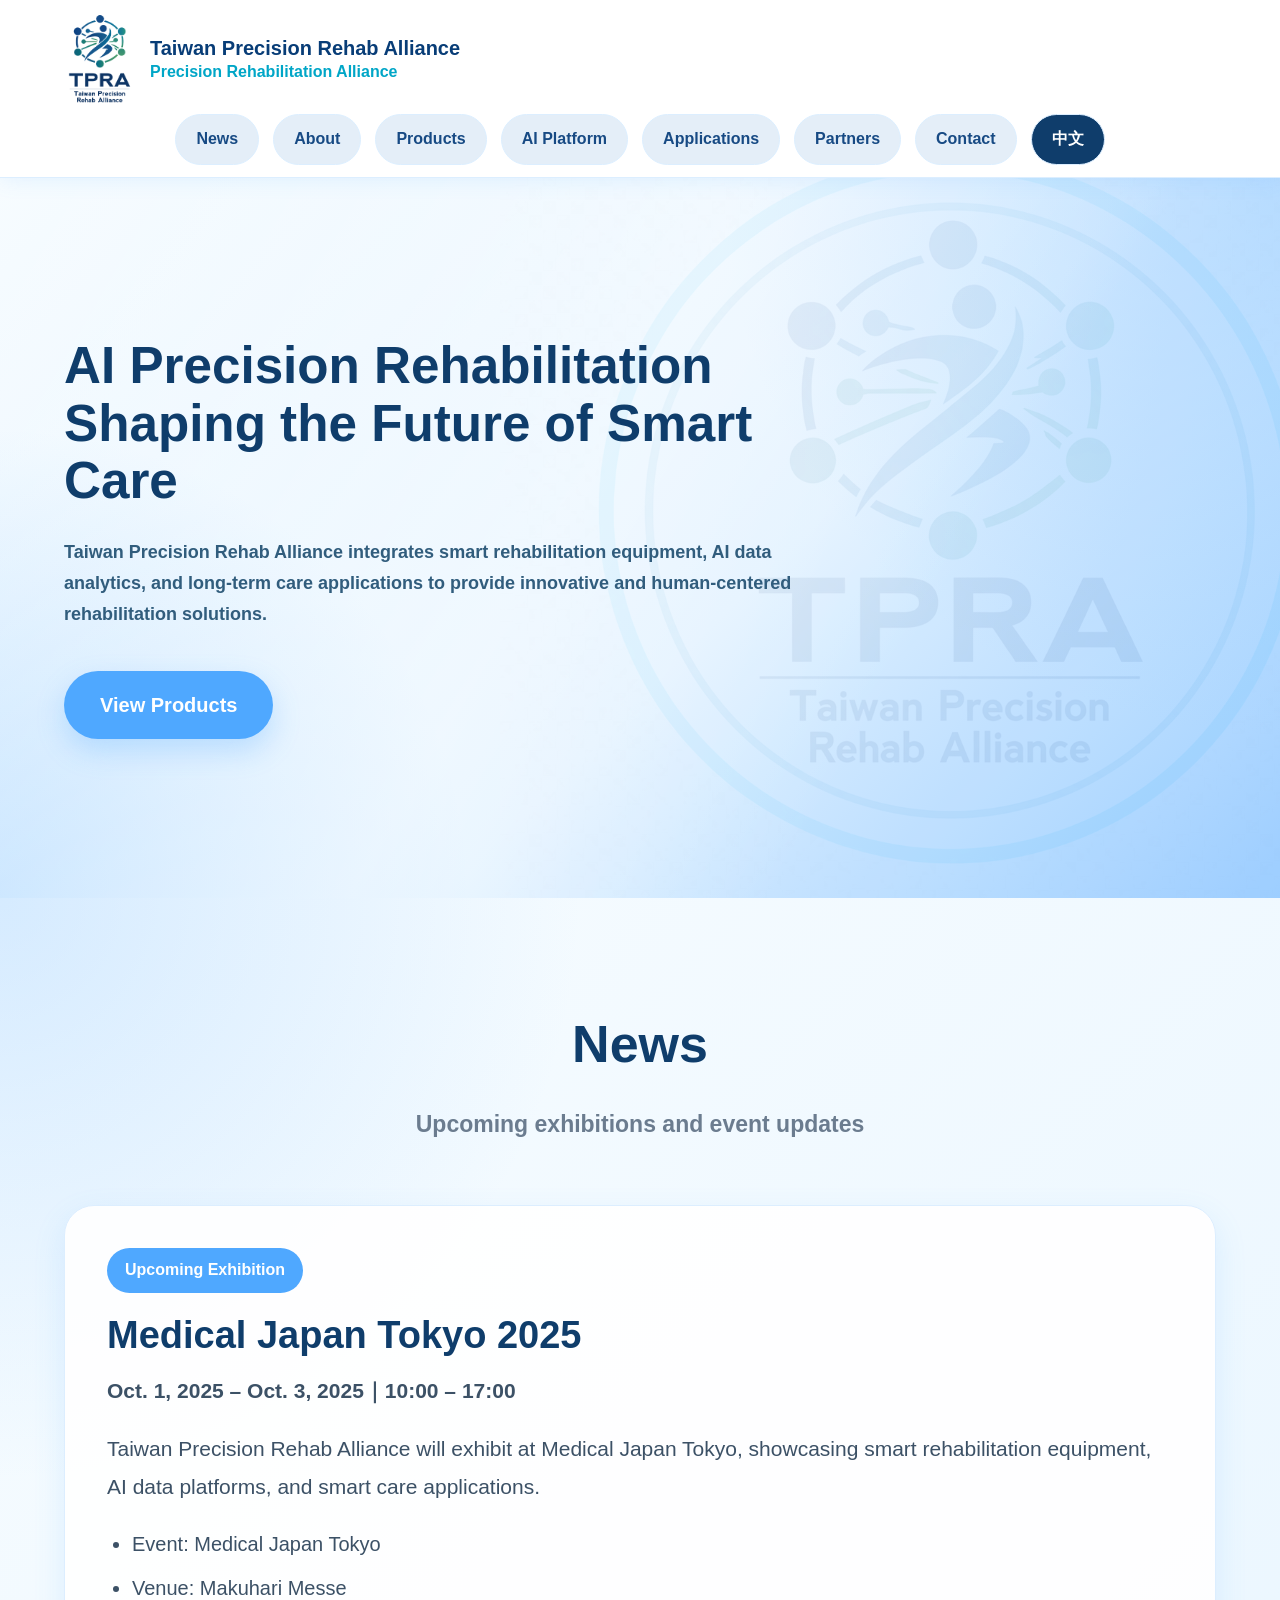
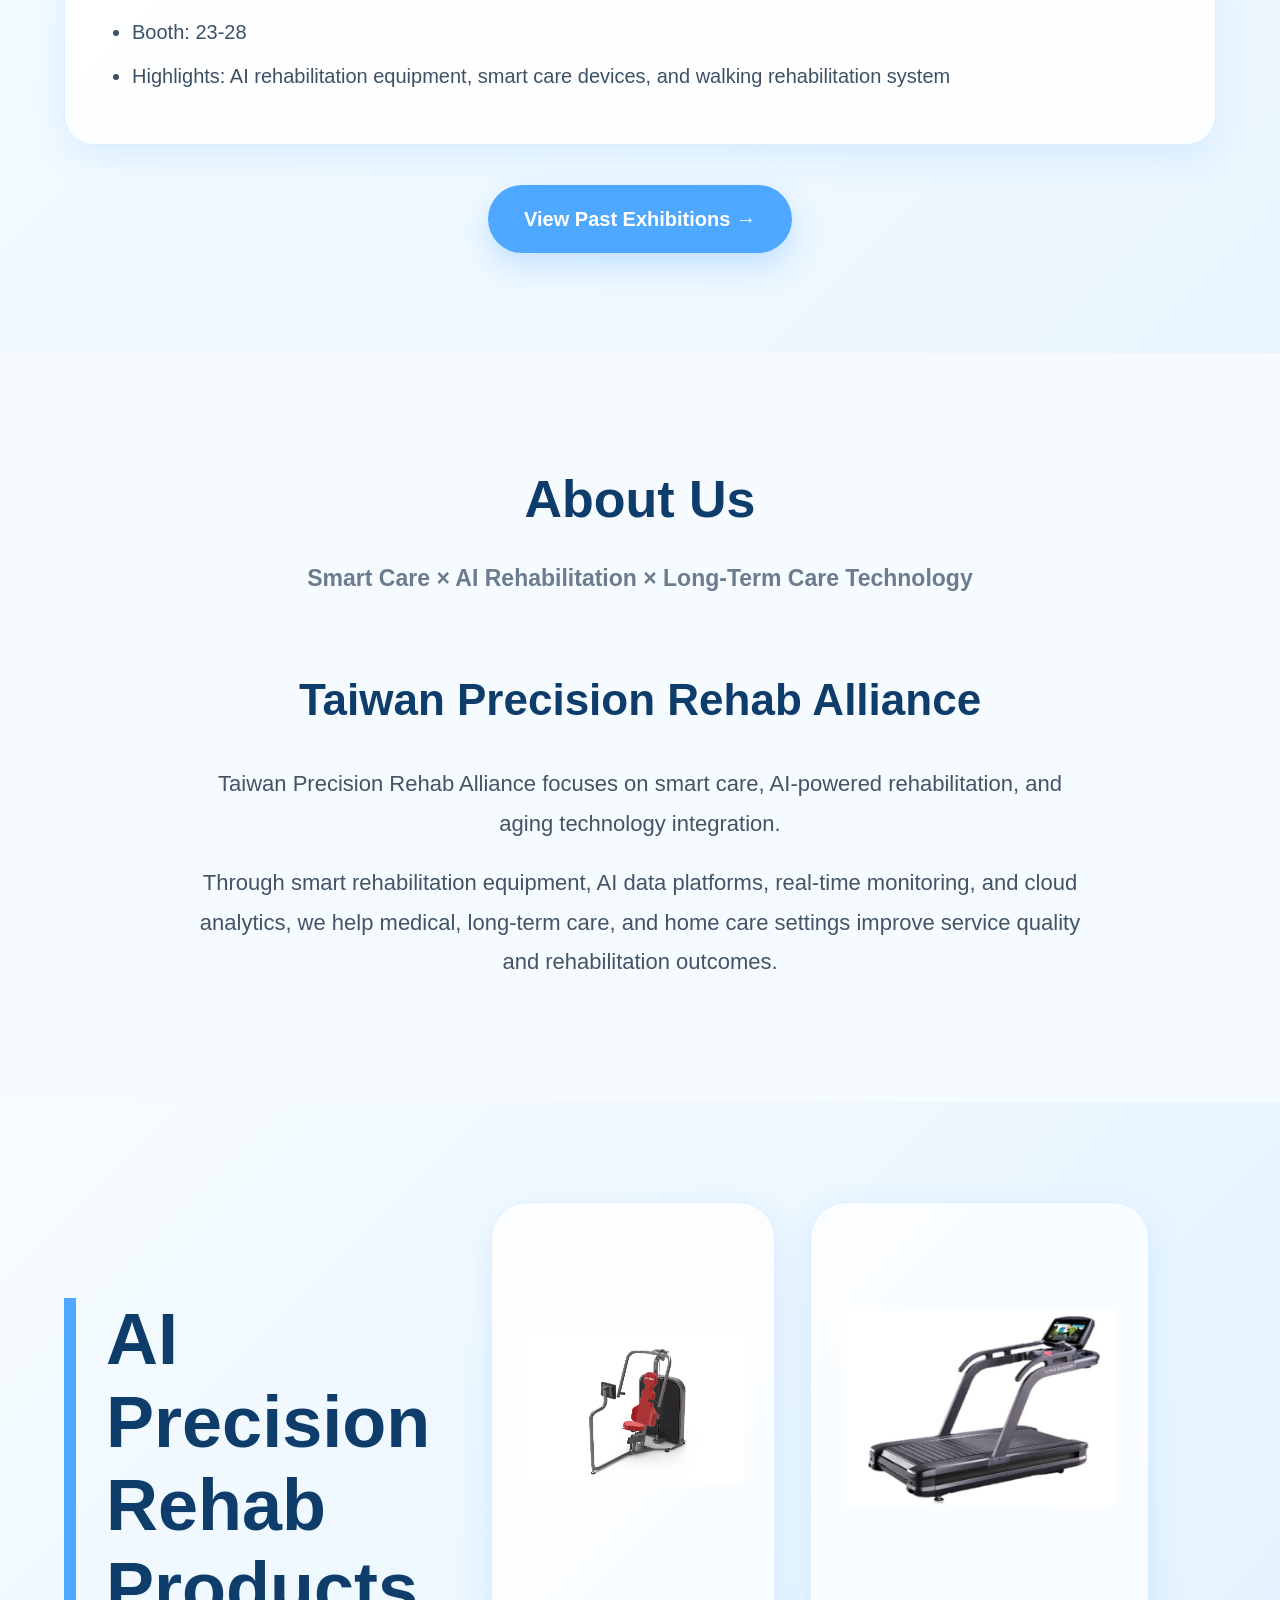
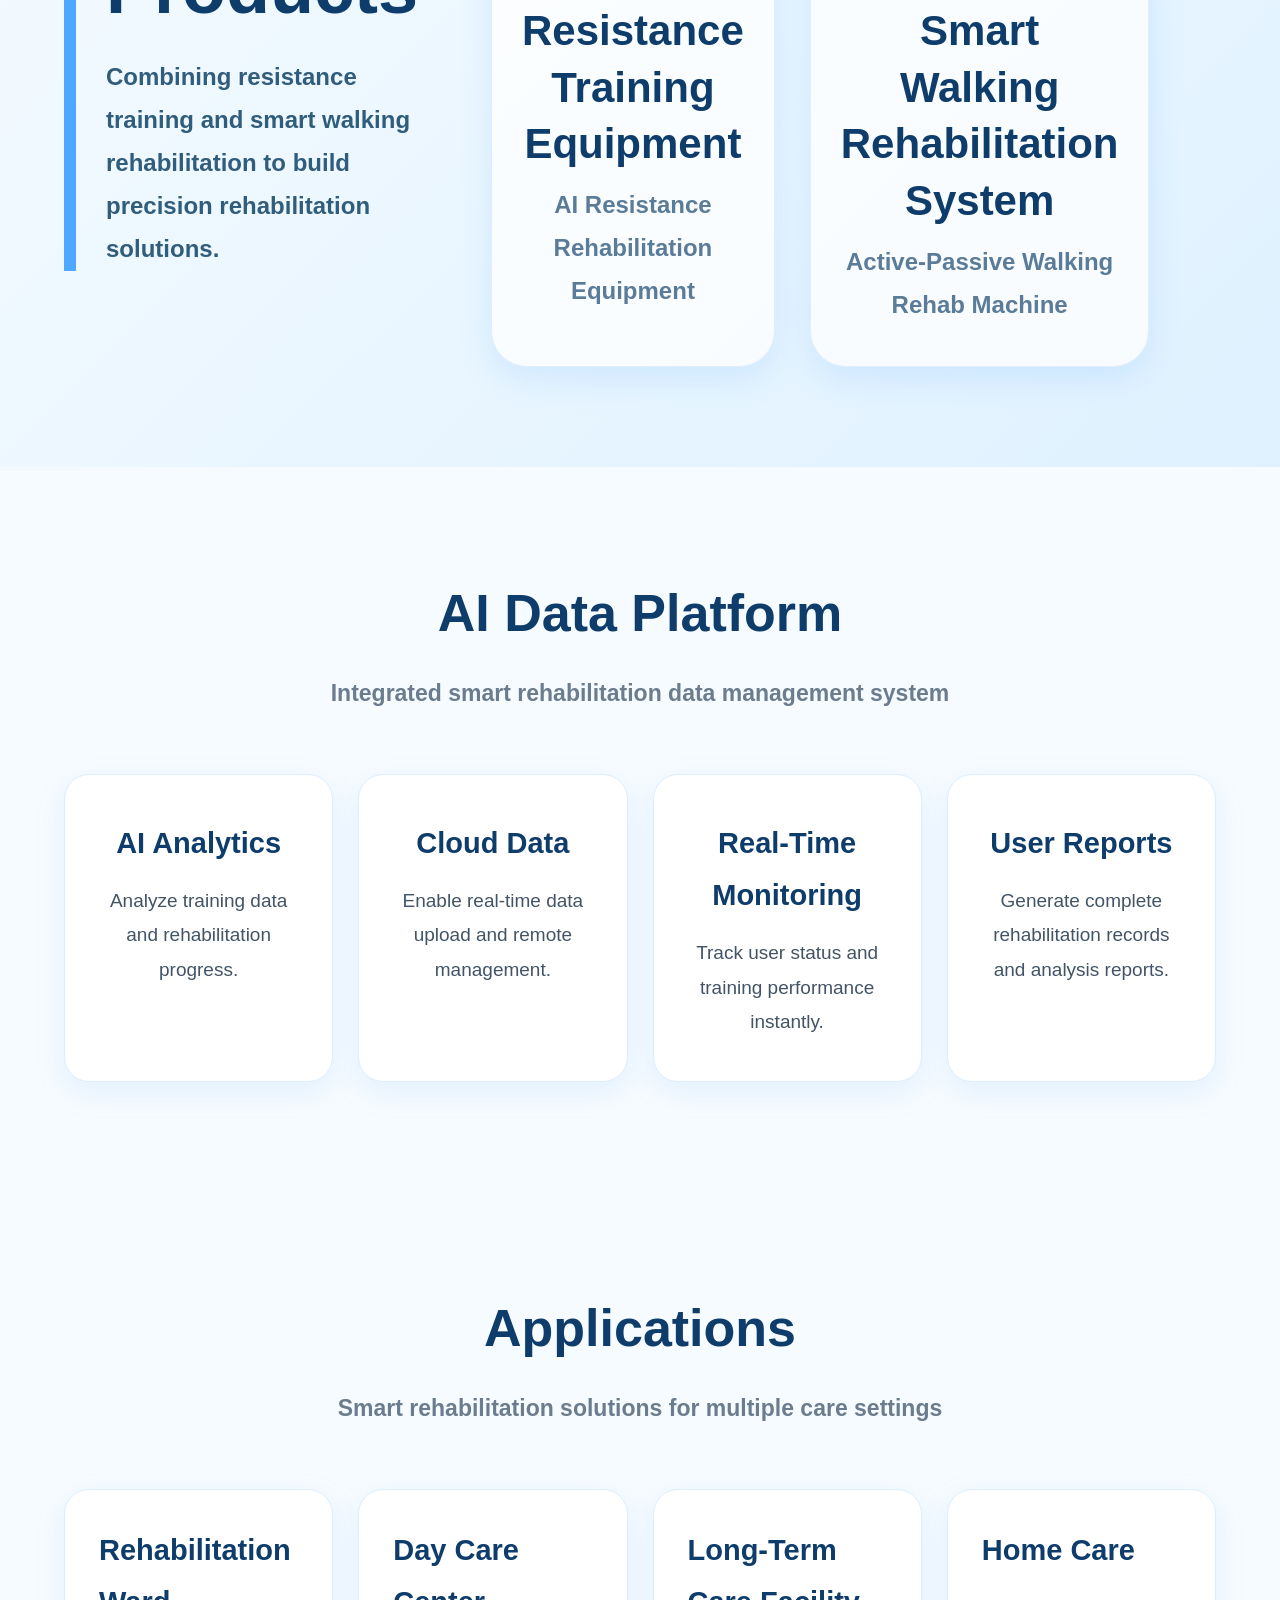
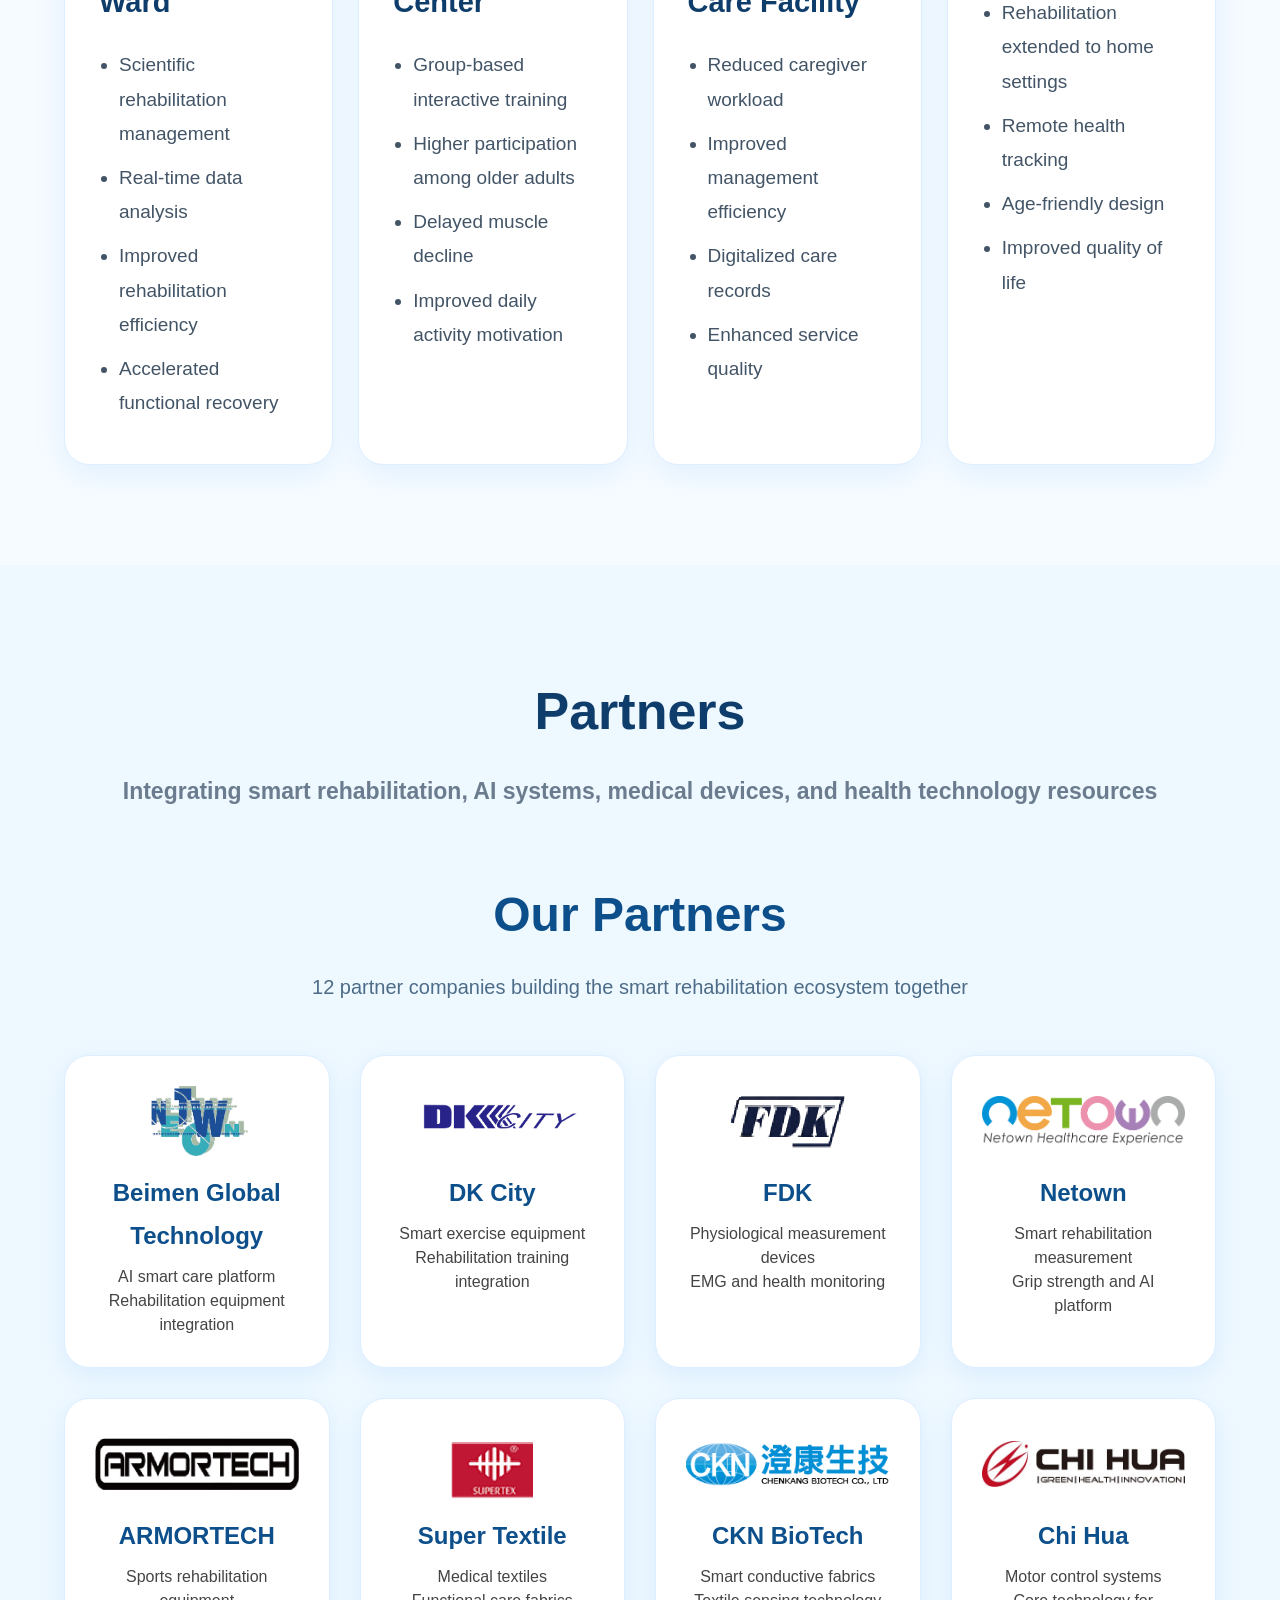
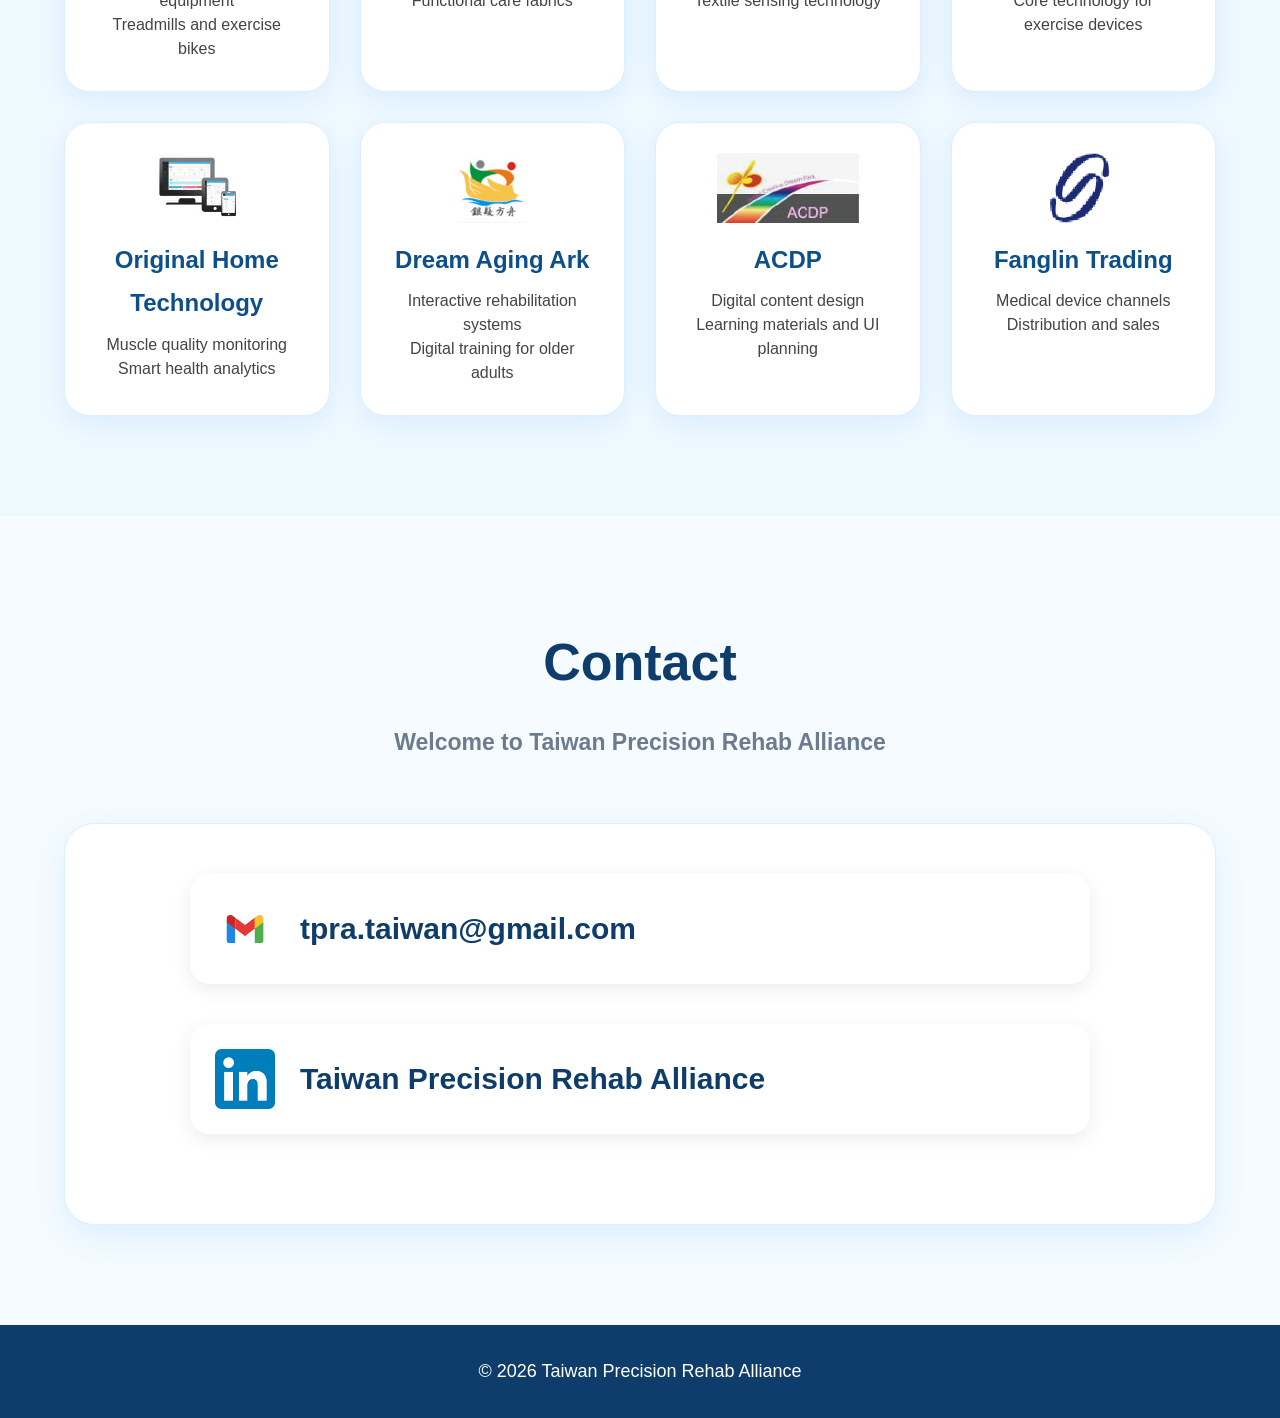
==== en.html @ d8e273a5 "Update English pages and exhibition links" ====
<!DOCTYPE html>
<html lang="en">
<head>
  <meta charset="UTF-8">
  <meta name="viewport" content="width=device-width, initial-scale=1.0">
  <title>Taiwan Precision Rehab Alliance｜English</title>
  <link rel="stylesheet" href="style.css">
</head>

<body class="en-page">

<header>
  <div class="container navbar">

    <a href="en.html" class="logo-wrap">
      <img src="images/tpra-logo.png" class="logo-img" alt="TPRA Logo">

      <div class="logo-text">
        Taiwan Precision Rehab Alliance
        <span>Precision Rehabilitation Alliance</span>
      </div>
    </a>

    <nav>
      <a href="#news">News</a>
      <a href="#about">About</a>
      <a href="#products">Products</a>
      <a href="#platform">AI Platform</a>
      <a href="#scene">Applications</a>
      <a href="#partners">Partners</a>
      <a href="#contact">Contact</a>
      <a href="index.html" class="lang-switch">中文</a>
    </nav>

  </div>
</header>

<section class="hero">
  <div class="container">
    <div class="hero-content">

      <h1>
        AI Precision Rehabilitation<br>
        Shaping the Future of Smart Care
      </h1>

      <p>
        Taiwan Precision Rehab Alliance integrates smart rehabilitation equipment,
        AI data analytics, and long-term care applications to provide innovative
        and human-centered rehabilitation solutions.
      </p>

      <a href="#products" class="btn">View Products</a>

    </div>
  </div>
</section>

<section id="news" class="news">
  <div class="container">

    <div class="section-title">
      <h2>News</h2>
      <p>Upcoming exhibitions and event updates</p>
    </div>

    <div class="news-card news-current">
      <div class="news-tag">Upcoming Exhibition</div>

      <h3>Medical Japan Tokyo 2025</h3>

      <p class="news-date">
        Oct. 1, 2025 – Oct. 3, 2025｜10:00 – 17:00
      </p>

      <p>
        Taiwan Precision Rehab Alliance will exhibit at Medical Japan Tokyo,
        showcasing smart rehabilitation equipment, AI data platforms, and
        smart care applications.
      </p>

      <ul>
        <li>Event: Medical Japan Tokyo</li>
        <li>Venue: Makuhari Messe</li>
        <li>Booth: 23-28</li>
        <li>Highlights: AI rehabilitation equipment, smart care devices, and walking rehabilitation system</li>
      </ul>
    </div>

    <div class="news-more">
     <a href="past-news-en.html" class="btn">
        View Past Exhibitions →
        </a>
    </div>

  </div>
</section>

<section id="about">
  <div class="container">

    <div class="section-title">
      <h2>About Us</h2>
      <p>Smart Care × AI Rehabilitation × Long-Term Care Technology</p>
    </div>

    <div class="about-content">
      <h3>Taiwan Precision Rehab Alliance</h3>

      <p>
        Taiwan Precision Rehab Alliance focuses on smart care, AI-powered
        rehabilitation, and aging technology integration.
      </p>

      <p>
        Through smart rehabilitation equipment, AI data platforms, real-time
        monitoring, and cloud analytics, we help medical, long-term care,
        and home care settings improve service quality and rehabilitation outcomes.
      </p>
    </div>

  </div>
</section>

<section class="products" id="products">
  <div class="container product-showcase">

    <div class="product-intro">
      <h2>
        AI Precision<br>
        Rehab Products
      </h2>

      <p>
        Combining resistance training and smart walking rehabilitation
        to build precision rehabilitation solutions.
      </p>
    </div>

    <div class="product-category-grid">

      <a href="resistance-en.html" class="product-category-card">
        <div class="category-image">
            <img src="images/chest.jpg" alt="Resistance Training">
        </div>

        <h3>Resistance<br>Training Equipment</h3>
        <p>AI Resistance Rehabilitation Equipment</p>
      </a>

      <a href="walking-machine-en.html" class="product-category-card">
        <div class="category-image">
          <img src="images/walking-machine.jpg" alt="Smart Walking Rehabilitation Machine">
        </div>

        <h3>Smart Walking<br>Rehabilitation System</h3>
        <p>Active-Passive Walking Rehab Machine</p>
      </a>

    </div>

  </div>
</section>

<section id="platform">
  <div class="container">

    <div class="section-title">
      <h2>AI Data Platform</h2>
      <p>Integrated smart rehabilitation data management system</p>
    </div>

    <div class="platform-grid">

      <div class="platform-card">
        <h3>AI Analytics</h3>
        <p>Analyze training data and rehabilitation progress.</p>
      </div>

      <div class="platform-card">
        <h3>Cloud Data</h3>
        <p>Enable real-time data upload and remote management.</p>
      </div>

      <div class="platform-card">
        <h3>Real-Time Monitoring</h3>
        <p>Track user status and training performance instantly.</p>
      </div>

      <div class="platform-card">
        <h3>User Reports</h3>
        <p>Generate complete rehabilitation records and analysis reports.</p>
      </div>

    </div>

  </div>
</section>

<section id="scene">
  <div class="container">

    <div class="section-title">
      <h2>Applications</h2>
      <p>Smart rehabilitation solutions for multiple care settings</p>
    </div>

    <div class="scene-grid">

      <div class="scene-card">
        <h3>Rehabilitation Ward</h3>
        <ul>
          <li>Scientific rehabilitation management</li>
          <li>Real-time data analysis</li>
          <li>Improved rehabilitation efficiency</li>
          <li>Accelerated functional recovery</li>
        </ul>
      </div>

      <div class="scene-card">
        <h3>Day Care Center</h3>
        <ul>
          <li>Group-based interactive training</li>
          <li>Higher participation among older adults</li>
          <li>Delayed muscle decline</li>
          <li>Improved daily activity motivation</li>
        </ul>
      </div>

      <div class="scene-card">
        <h3>Long-Term Care Facility</h3>
        <ul>
          <li>Reduced caregiver workload</li>
          <li>Improved management efficiency</li>
          <li>Digitalized care records</li>
          <li>Enhanced service quality</li>
        </ul>
      </div>

      <div class="scene-card">
        <h3>Home Care</h3>
        <ul>
          <li>Rehabilitation extended to home settings</li>
          <li>Remote health tracking</li>
          <li>Age-friendly design</li>
          <li>Improved quality of life</li>
        </ul>
      </div>

    </div>

  </div>
</section>

<section id="partners" class="partners">
  <div class="container">

    <div class="section-title">
      <h2>Partners</h2>
      <p>Integrating smart rehabilitation, AI systems, medical devices, and health technology resources</p>
    </div>

    <div class="partner-section">

      <h2>Our Partners</h2>
      <p>12 partner companies building the smart rehabilitation ecosystem together</p>

      <div class="partner-grid">

        <div class="partner-card">
          <img src="images/partner-beimen.png" alt="Beimen Global Technology">
          <h4>Beimen Global Technology</h4>
          <p>AI smart care platform<br>Rehabilitation equipment integration</p>
        </div>

        <div class="partner-card">
          <img src="images/partner-dkcity.png" alt="DK City">
          <h4>DK City</h4>
          <p>Smart exercise equipment<br>Rehabilitation training integration</p>
        </div>

        <div class="partner-card">
          <img src="images/partner-fdk.png" alt="FDK">
          <h4>FDK</h4>
          <p>Physiological measurement devices<br>EMG and health monitoring</p>
        </div>

        <div class="partner-card">
          <img src="images/partner-netown.png" alt="Netown">
          <h4>Netown</h4>
          <p>Smart rehabilitation measurement<br>Grip strength and AI platform</p>
        </div>

        <div class="partner-card">
          <img src="images/partner-armortech.png" alt="ARMORTECH">
          <h4>ARMORTECH</h4>
          <p>Sports rehabilitation equipment<br>Treadmills and exercise bikes</p>
        </div>

        <div class="partner-card">
          <img src="images/partner-supertex.png" alt="Super Textile">
          <h4>Super Textile</h4>
          <p>Medical textiles<br>Functional care fabrics</p>
        </div>

        <div class="partner-card">
          <img src="images/partner-ckn.png" alt="CKN BioTech">
          <h4>CKN BioTech</h4>
          <p>Smart conductive fabrics<br>Textile sensing technology</p>
        </div>

        <div class="partner-card">
          <img src="images/partner-chihua.png" alt="Chi Hua">
          <h4>Chi Hua</h4>
          <p>Motor control systems<br>Core technology for exercise devices</p>
        </div>

        <div class="partner-card">
          <img src="images/partner-originalhome.png" alt="Original Home Technology">
          <h4>Original Home Technology</h4>
          <p>Muscle quality monitoring<br>Smart health analytics</p>
        </div>

        <div class="partner-card">
          <img src="images/partner-dream.png" alt="Dream Aging Ark">
          <h4>Dream Aging Ark</h4>
          <p>Interactive rehabilitation systems<br>Digital training for older adults</p>
        </div>

        <div class="partner-card">
          <img src="images/partner-acdp.png" alt="ACDP">
          <h4>ACDP</h4>
          <p>Digital content design<br>Learning materials and UI planning</p>
        </div>

        <div class="partner-card">
          <img src="images/partner-fanglin.png" alt="Fanglin Trading">
          <h4>Fanglin Trading</h4>
          <p>Medical device channels<br>Distribution and sales</p>
        </div>

      </div>

    </div>

  </div>
</section>

<section class="contact" id="contact">
  <div class="container">

    <div class="section-title">
      <h2>Contact</h2>
      <p>Welcome to Taiwan Precision Rehab Alliance</p>
    </div>

    <div class="contact-box">


            <div class="contact-social">

      <div class="contact-item">
        <img src="images/icon-mail.png" alt="Email">
        <a href="mailto:tpra.taiwan@gmail.com">
          tpra.taiwan@gmail.com
        </a>
      </div>

      <div class="contact-item">
        <img src="images/icon-linkedin.png" alt="LinkedIn">
        <a href="https://www.linkedin.com/company/tpra-tw/" target="_blank">
          Taiwan Precision Rehab Alliance
        </a>
      </div>

    </div>

  </div>
</section>

<footer>
  © 2026 Taiwan Precision Rehab Alliance
</footer>

</body>
</html>
---- style.css ----
*{
  margin:0;
  padding:0;
  box-sizing:border-box;
}

:root{
  --primary:#97CBFF;
  --primary-dark:#4FA8FF;
  --primary-deep:#0F3D6B;
  --primary-light:#DFF1FF;
  --bg:#F6FBFF;
  --card:#FFFFFF;
  --text:#425466;
  --muted:#6B7C8F;
  --border:#DCEEFF;
}

body{
  font-family:"Microsoft JhengHei",sans-serif;
  background:var(--bg);
  color:var(--text);
  line-height:1.8;
}

a{
  text-decoration:none;
  color:inherit;
}

img{
  max-width:100%;
  display:block;
}

.container{
  width:90%;
  max-width:1300px;
  margin:auto;
}

/* navbar */

header{
  background:rgba(255,255,255,0.95);
  position:sticky;
  top:0;
  z-index:999;
  box-shadow:0 2px 20px rgba(79,168,255,0.12);
  border-bottom:1px solid var(--border);
  backdrop-filter:blur(10px);
}

.navbar{
  min-height:125px;
  display:grid;
  grid-template-columns:auto 1fr;
  grid-template-rows:auto auto;
  align-items:center;
  gap:8px 24px;
  padding:12px 0;
}

.logo-wrap{
  grid-column:1 / 2;
  grid-row:1 / 2;
  display:flex;
  align-items:center;
  gap:14px;
  text-decoration:none;
  flex-shrink:0;
}

.logo-wrap:hover{
  opacity:0.9;
}

.logo-img{
  width:72px;
  height:auto;
}

.logo-text{
  font-size:24px;
  font-weight:800;
  color:#083d77;
  line-height:1.1;
}

.logo-text span{
  display:block;
  font-size:18px;
  color:#00a6c7;
  margin-top:4px;
}

nav{
  grid-column:1 / 3;
  grid-row:2 / 3;
  display:flex;
  justify-content:center;
  gap:14px;
  flex-wrap:wrap;
}

nav a{
  padding:10px 22px;
  background:#e4eef8;
  border-radius:999px;
  font-size:18px;
  font-weight:700;
  color:#174a84;
  transition:.3s;
  border:1px solid var(--border);
}

nav a:hover{
  background:#97CBFF;
  transform:translateY(-3px);
}

/* hero */

.hero{
  background:
    radial-gradient(circle at top right, rgba(151,203,255,.55), transparent 38%),
    radial-gradient(circle at bottom left, rgba(79,168,255,.28), transparent 32%),
    linear-gradient(135deg,#F7FCFF 0%,#DFF1FF 58%,#97CBFF 100%);

  min-height:720px;
  display:flex;
  align-items:center;
  position:relative;
  overflow:hidden;
}

.hero::after{
  content:"";
  position:absolute;

  width:900px;
  height:900px;

  right:-120px;
  top:50%;

  transform:translateY(-50%);

  background:url("images/tpra-watermark.png")
             center/contain
             no-repeat;

  opacity:0.06;

  pointer-events:none;
}
.hero::before{
  content:"";
  position:absolute;
  inset:0;
  background:linear-gradient(120deg, transparent 0%, rgba(255,255,255,0.45) 45%, transparent 70%);
  pointer-events:none;
}

.hero-content{
  max-width:950px;
  position:relative;
  z-index:1;
}

.hero h1{
  font-size:clamp(56px, 5vw, 88px);
  line-height:1.08;
  font-weight:900;
  color:var(--primary-deep);
  margin-bottom:28px;
  letter-spacing:0.02em;
}

.hero p{
  font-size:clamp(22px, 1.6vw, 30px);
  max-width:980px;
  line-height:1.75;
  color:#315D7D;
  margin-bottom:42px;
  font-weight:700;
}

.btn{
  display:inline-block;
  padding:16px 36px;
  border:none;
  border-radius:999px;
  background:var(--primary-dark);
  color:white;
  font-size:20px;
  font-weight:bold;
  cursor:pointer;
  transition:0.3s;
  box-shadow:0 12px 28px rgba(79,168,255,0.28);
}

.btn:hover{
  background:#1E88E5;
  transform:translateY(-3px);
}

/* section */

section{
  padding:100px 0;
}

.section-title{
  text-align:center;
  margin-bottom:60px;
}

.section-title h2{
  font-size:52px;
  margin-bottom:12px;
  color:var(--primary-deep);
  font-weight:900;
}

.section-title p{
  color:var(--muted);
  font-size:23px;
  font-weight:700;
}

/* news */

.news{
  background:
    radial-gradient(circle at top left, rgba(151,203,255,.35), transparent 35%),
    linear-gradient(135deg,#F7FCFF,#EAF6FF);
}

.news-card{
  background:rgba(255,255,255,0.92);
  border-radius:30px;
  padding:42px;
  box-shadow:0 12px 32px rgba(79,168,255,0.14);
  border:1px solid var(--border);
}

.news-tag{
  display:inline-block;
  padding:8px 18px;
  border-radius:999px;
  background:var(--primary-dark);
  color:white;
  font-weight:bold;
  margin-bottom:18px;
}

.news-card h3{
  font-size:38px;
  color:var(--primary-deep);
  margin-bottom:12px;
  line-height:1.3;
}

.news-date{
  font-size:21px;
  color:#4D6B82;
  font-weight:bold;
  margin-bottom:20px;
}

.news-card p{
  font-size:21px;
  color:#3C5166;
  margin-bottom:20px;
}

.news-card ul{
  padding-left:25px;
}

.news-card li{
  font-size:20px;
  margin-bottom:8px;
  color:#3C5166;
}

.news-more{
  text-align:center;
  margin-top:40px;
}

/* about */

.about-content{
  max-width:900px;
  margin:auto;
  text-align:center;
}

.about-content h3{
  font-size:44px;
  margin-bottom:25px;
  color:var(--primary-deep);
}

.about-content p{
  font-size:22px;
  color:var(--text);
  margin-bottom:20px;
}

/* product category */

.products{
  background:linear-gradient(135deg,#F7FCFF,#DFF1FF);
}

.product-showcase{
  display:grid;
  grid-template-columns:0.85fr 1.15fr;
  gap:50px;
  align-items:center;
}

.product-intro{
  border-left:12px solid var(--primary-dark);
  padding-left:30px;
}

.product-intro h2{
  font-size:72px;
  line-height:1.15;
  color:var(--primary-deep);
  font-weight:900;
  margin-bottom:25px;
}

.product-intro p{
  font-size:24px;
  color:#315D7D;
  font-weight:700;
}

.product-category-grid{
  display:grid;
  grid-template-columns:1fr 1fr;
  gap:35px;
}

.product-category-card{
  background:rgba(255,255,255,0.78);
  border-radius:36px;
  padding:40px 30px;
  text-align:center;
  border:1px solid var(--border);
  box-shadow:0 12px 32px rgba(79,168,255,0.16);
  transition:0.3s;
}

.product-category-card:hover{
  transform:translateY(-8px);
  box-shadow:0 20px 46px rgba(79,168,255,0.28);
}

.category-image{
  height:330px;
  display:flex;
  justify-content:center;
  align-items:center;
  margin-bottom:30px;
}

.category-image img{
  max-height:100%;
  object-fit:contain;
}

.multi-image{
  position:relative;
}

.multi-image img{
  position:absolute;
  max-width:58%;
  max-height:58%;
}

.multi-image img:nth-child(1){
  top:10px;
  left:15px;
}

.multi-image img:nth-child(2){
  bottom:5px;
  right:10px;
}

.multi-image img:nth-child(3){
  top:85px;
  right:55px;
}

.product-category-card h3{
  font-size:42px;
  line-height:1.35;
  color:var(--primary-deep);
  font-weight:900;
  margin-bottom:10px;
}

.product-category-card p{
  font-size:24px;
  color:#5B7C99;
  font-weight:600;
}

/* resistance product cards */

.product-grid{
    display:grid;
    grid-template-columns:repeat(3,1fr);
    gap:30px;
}

.card{
    background:#fff;
    border-radius:24px;
    overflow:hidden;
    box-shadow:0 8px 20px rgba(0,0,0,.08);
    transition:.3s;
}

.card:hover{
  transform:translateY(-8px);
  box-shadow:0 18px 42px rgba(79,168,255,0.22);
}

.card-img{
    height:260px;
    background-size:contain;
    background-repeat:no-repeat;
    background-position:center;
    background-color:#fff;
}

.card-body{
    padding:20px;
    text-align:center;
}

.card-body h3{
    font-size:28px;
    color:#0d3f78;
    margin-bottom:12px;
}

.card-body p{
    font-size:18px;
    color:#666;
    line-height:1.6;
}

/* walking machine */

.walking-machine{
  background:linear-gradient(135deg,#EAF6FF,#DFF1FF);
}

.walking-grid{
  display:grid;
  grid-template-columns:1fr 1fr;
  gap:50px;
  align-items:center;
}

.walking-content{
  background:white;
  border-radius:30px;
  padding:45px;
  border:1px solid var(--border);
  box-shadow:0 12px 32px rgba(79,168,255,0.14);
}

.small-title{
  display:inline-block;
  background:var(--primary-light);
  color:var(--primary-deep);
  padding:8px 18px;
  border-radius:999px;
  font-weight:bold;
  margin-bottom:20px;
  font-size:18px;
}

.walking-content h2{
  font-size:44px;
  color:var(--primary-deep);
  margin-bottom:20px;
  line-height:1.25;
}

.walking-subtitle{
  font-size:24px;
  color:#315D7D;
  margin-bottom:25px;
  font-weight:bold;
}

.walking-content ol{
  padding-left:25px;
}

.walking-content li{
  margin-bottom:12px;
  font-size:21px;
  color:var(--text);
  font-weight:600;
}

.walking-image{
  background:white;
  border-radius:30px;
  padding:30px;
  border:1px solid var(--border);
  box-shadow:0 12px 32px rgba(79,168,255,0.14);
}

.walking-image img{
  width:100%;
  object-fit:contain;
}

/* platform */

.platform-grid{
  display:grid;
  grid-template-columns:repeat(4,1fr);
  gap:25px;
}

.platform-card{
  background:white;
  border-radius:25px;
  padding:42px 30px;
  text-align:center;
  border:1px solid var(--border);
  box-shadow:0 10px 30px rgba(79,168,255,0.12);
}

.platform-card h3{
  margin-bottom:15px;
  color:var(--primary-deep);
  font-size:29px;
}

.platform-card p{
  font-size:19px;
  color:var(--text);
}

/* scene */

.scene-grid{
  display:grid;
  grid-template-columns:repeat(4,1fr);
  gap:25px;
}

.scene-card{
  background:white;
  border-radius:25px;
  padding:34px;
  border:1px solid var(--border);
  box-shadow:0 10px 30px rgba(79,168,255,0.12);
}

.scene-card h3{
  margin-bottom:20px;
  color:var(--primary-deep);
  font-size:29px;
}

.scene-card ul{
  padding-left:20px;
}

.scene-card li{
  margin-bottom:10px;
  color:var(--text);
  font-size:19px;
}

/* partners */

.partners{
  background:#EEF8FF;
}

.partner-section{
  margin-top:30px;
}

.partner-section h2{
  text-align:center;
  font-size:48px;
  color:#0D4F8B;
  margin-bottom:10px;
}

.partner-section > p{
  text-align:center;
  font-size:20px;
  color:#4D6C88;
  margin-bottom:50px;
}

.partner-grid{
  display:grid;
  grid-template-columns:repeat(auto-fit,minmax(250px,1fr));
  gap:30px;
}

.partner-card{
  background:white;
  border-radius:25px;
  padding:30px;
  text-align:center;
  border:1px solid var(--border);
  box-shadow:0 8px 25px rgba(79,168,255,0.12);
  transition:0.3s;
}

.partner-card:hover{
  transform:translateY(-5px);
  box-shadow:0 18px 42px rgba(79,168,255,0.22);
}

.partner-card img{
  height:70px;
  width:auto;
  object-fit:contain;
  margin:0 auto 15px;
}

.partner-card h4{
  font-size:24px;
  margin-top:15px;
  margin-bottom:8px;
  color:#0D4F8B;
}

.partner-card p{
  font-size:16px;
  line-height:1.5;
  color:#444;
  font-weight:500;
}

/* contact */

.contact{
  background:#F7FCFF;
}

.contact-box{
  background:white;
  border-radius:30px;
  padding:50px;
  border:1px solid var(--border);
  box-shadow:0 12px 32px rgba(79,168,255,0.14);
}

.contact-info{
  margin-bottom:40px;
}

.info-item{
  margin-bottom:20px;
  padding:22px;
  border-radius:18px;
  background:#EAF6FF;
  font-size:20px;
  color:var(--primary-deep);
}

.map-box{
  border-radius:25px;
  overflow:hidden;
  border:1px solid var(--border);
}

footer{
  background:var(--primary-deep);
  padding:30px;
  text-align:center;
  color:white;
  font-size:18px;
}

/* small hero for product pages */

.hero-small{
  padding:100px 0 60px;
  background:linear-gradient(
    90deg,
    #eaf4ff 0%,
    #d8ebff 50%,
    #b9dbff 100%
  );
  text-align:center;
}

.hero-small h1{
  font-size:64px;
  color:#0b3f75;
  margin-bottom:20px;
  font-weight:900;
}

.hero-small p{
  font-size:24px;
  color:#315f8f;
  max-width:900px;
  margin:auto;
}

/* responsive */

@media(max-width:1100px){

  .navbar{
    min-height:auto;
    padding:14px 0;
  }

  .product-showcase,
  .walking-grid{
    grid-template-columns:1fr;
  }

  .product-grid,
  .platform-grid,
  .scene-grid{
    grid-template-columns:repeat(2,1fr);
  }

  .product-intro h2{
    font-size:56px;
  }
}

@media(max-width:768px){

  nav{
    display:none;
  }

  .logo-img{
    width:58px;
  }

  .logo-text{
    font-size:15px;
  }

  .logo-text span{
    font-size:16px;
  }

  .hero{
    min-height:560px;
  }

  .hero h1{
    font-size:42px;
  }

  .hero p{
    font-size:20px;
  }

  .section-title h2{
    font-size:36px;
  }

  .section-title p{
    font-size:18px;
  }

  .product-category-grid,
  .product-grid,
  .platform-grid,
  .scene-grid{
    grid-template-columns:1fr;
  }

  .product-intro h2{
    font-size:42px;
  }

  .product-category-card h3{
    font-size:34px;
  }

  section{
    padding:70px 0;
  }

  .card-img{
    height:260px;
  }

  .walking-content{
    padding:30px;
  }

  .walking-content h2{
    font-size:34px;
  }

  .walking-subtitle{
    font-size:20px;
  }

  .walking-content li{
    font-size:18px;
  }

  .contact-box{
    padding:30px;
  }

  .news-card{
    padding:30px;
  }

  .news-card h3{
    font-size:30px;
  }

  .news-card p,
  .news-card li{
    font-size:18px;
  }

  .hero-small h1{
    font-size:40px;
  }

  .hero-small p{
    font-size:20px;
  }
}
.lang-switch{
  background:#0F3D6B !important;
  color:white !important;
  font-weight:700;
}

/* Contact */

.contact{
    background:#F5FBFF;
}

.contact-social{
    max-width:900px;
    margin:0 auto;
}

.contact-item{
    display:flex;
    align-items:center;
    gap:25px;
    margin-bottom:40px;
    padding:25px;
    background:white;
    border-radius:20px;
    box-shadow:0 5px 20px rgba(0,0,0,0.08);
}

.contact-item img{
    width:60px;
    height:60px;
    object-fit:contain;
}

.contact-item a{
    font-size:30px;
    font-weight:700;
    color:#0F3D6B;
    text-decoration:none;
}

.contact-item a:hover{
    color:#2E86FF;
}

/* English page adjustment */

.en-page .logo-text{
  font-size:clamp(20px, 1.5vw, 26px);
}

.en-page .logo-text span{
  font-size:clamp(16px, 1.1vw, 20px);
}

.en-page nav a{
  font-size:16px;
  padding:10px 20px;
}

.en-page .hero-content{
  max-width:780px;
}

.en-page .hero h1{
  font-size:clamp(44px, 4vw, 68px);
  line-height:1.12;
  letter-spacing:0;
  max-width:820px;
}

.en-page .hero p{
  font-size:clamp(18px, 1.25vw, 24px);
  line-height:1.7;
  max-width:820px;
  font-weight:600;
}
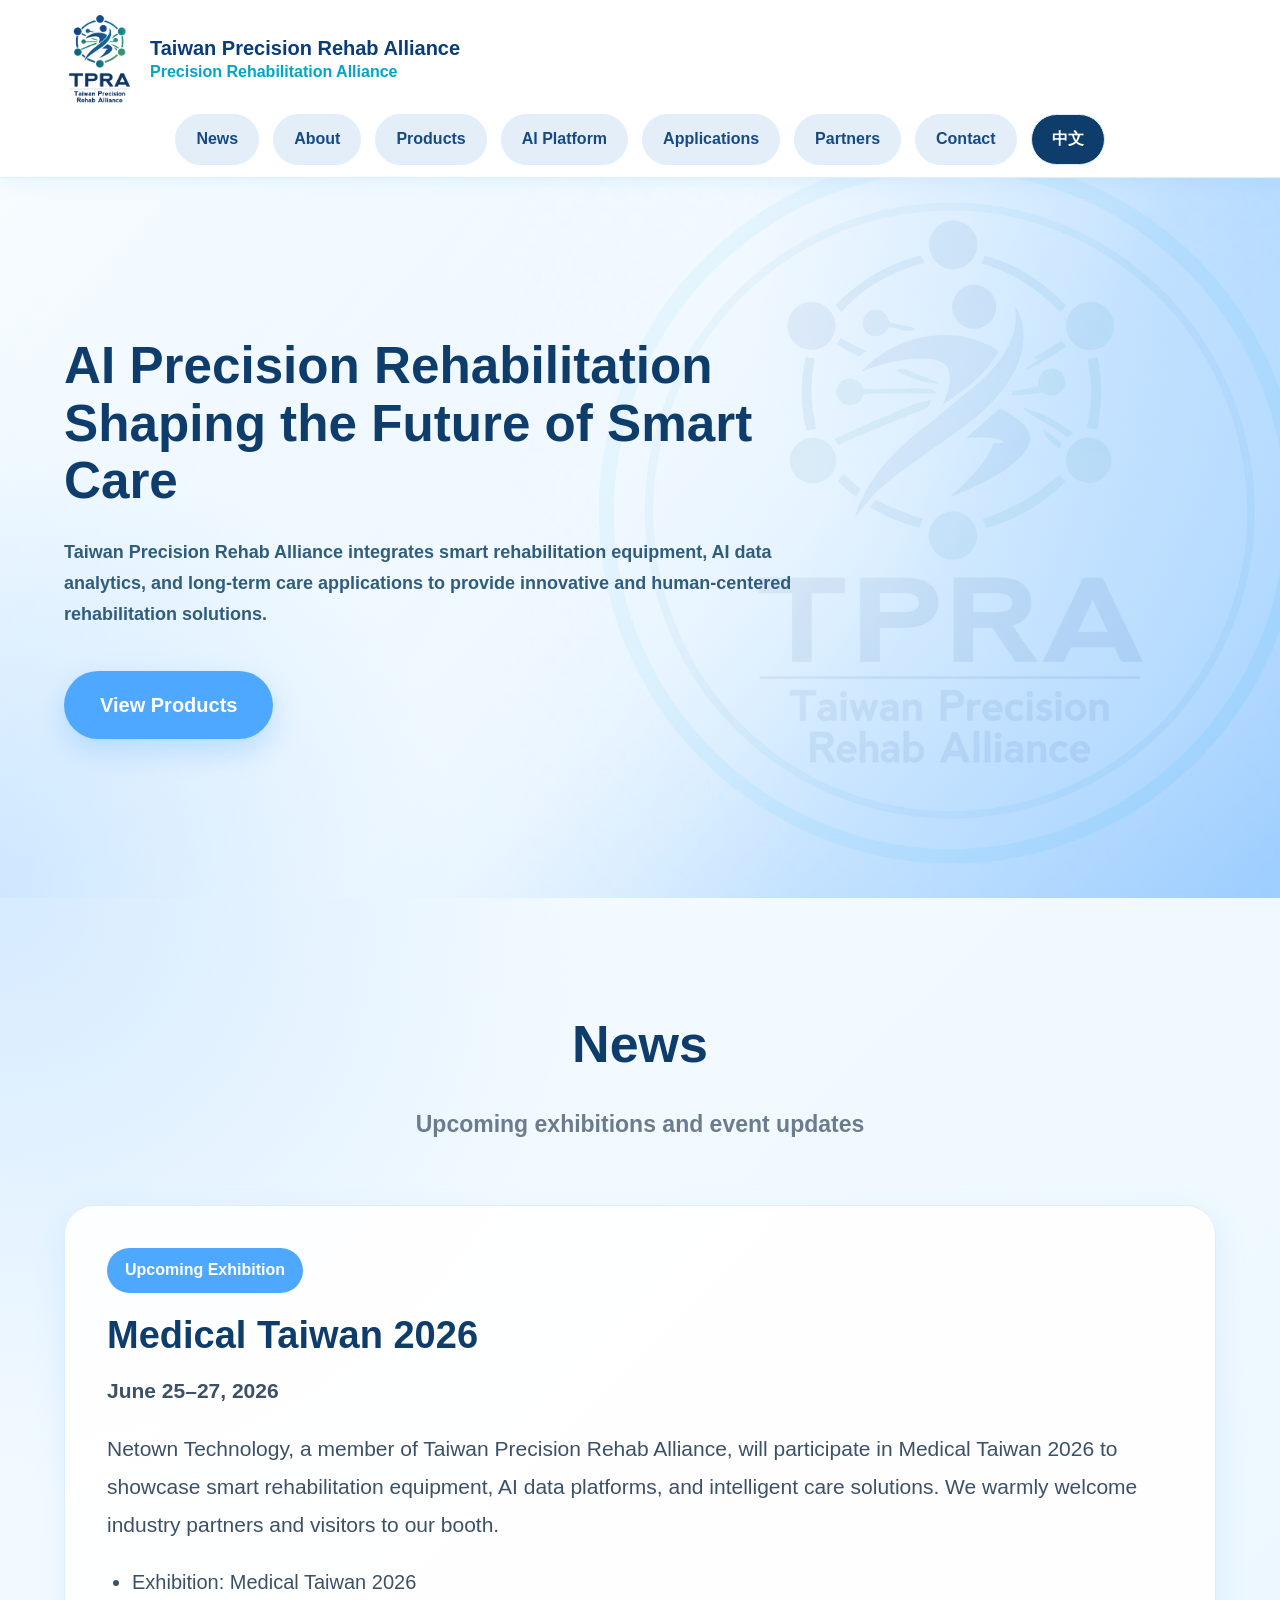
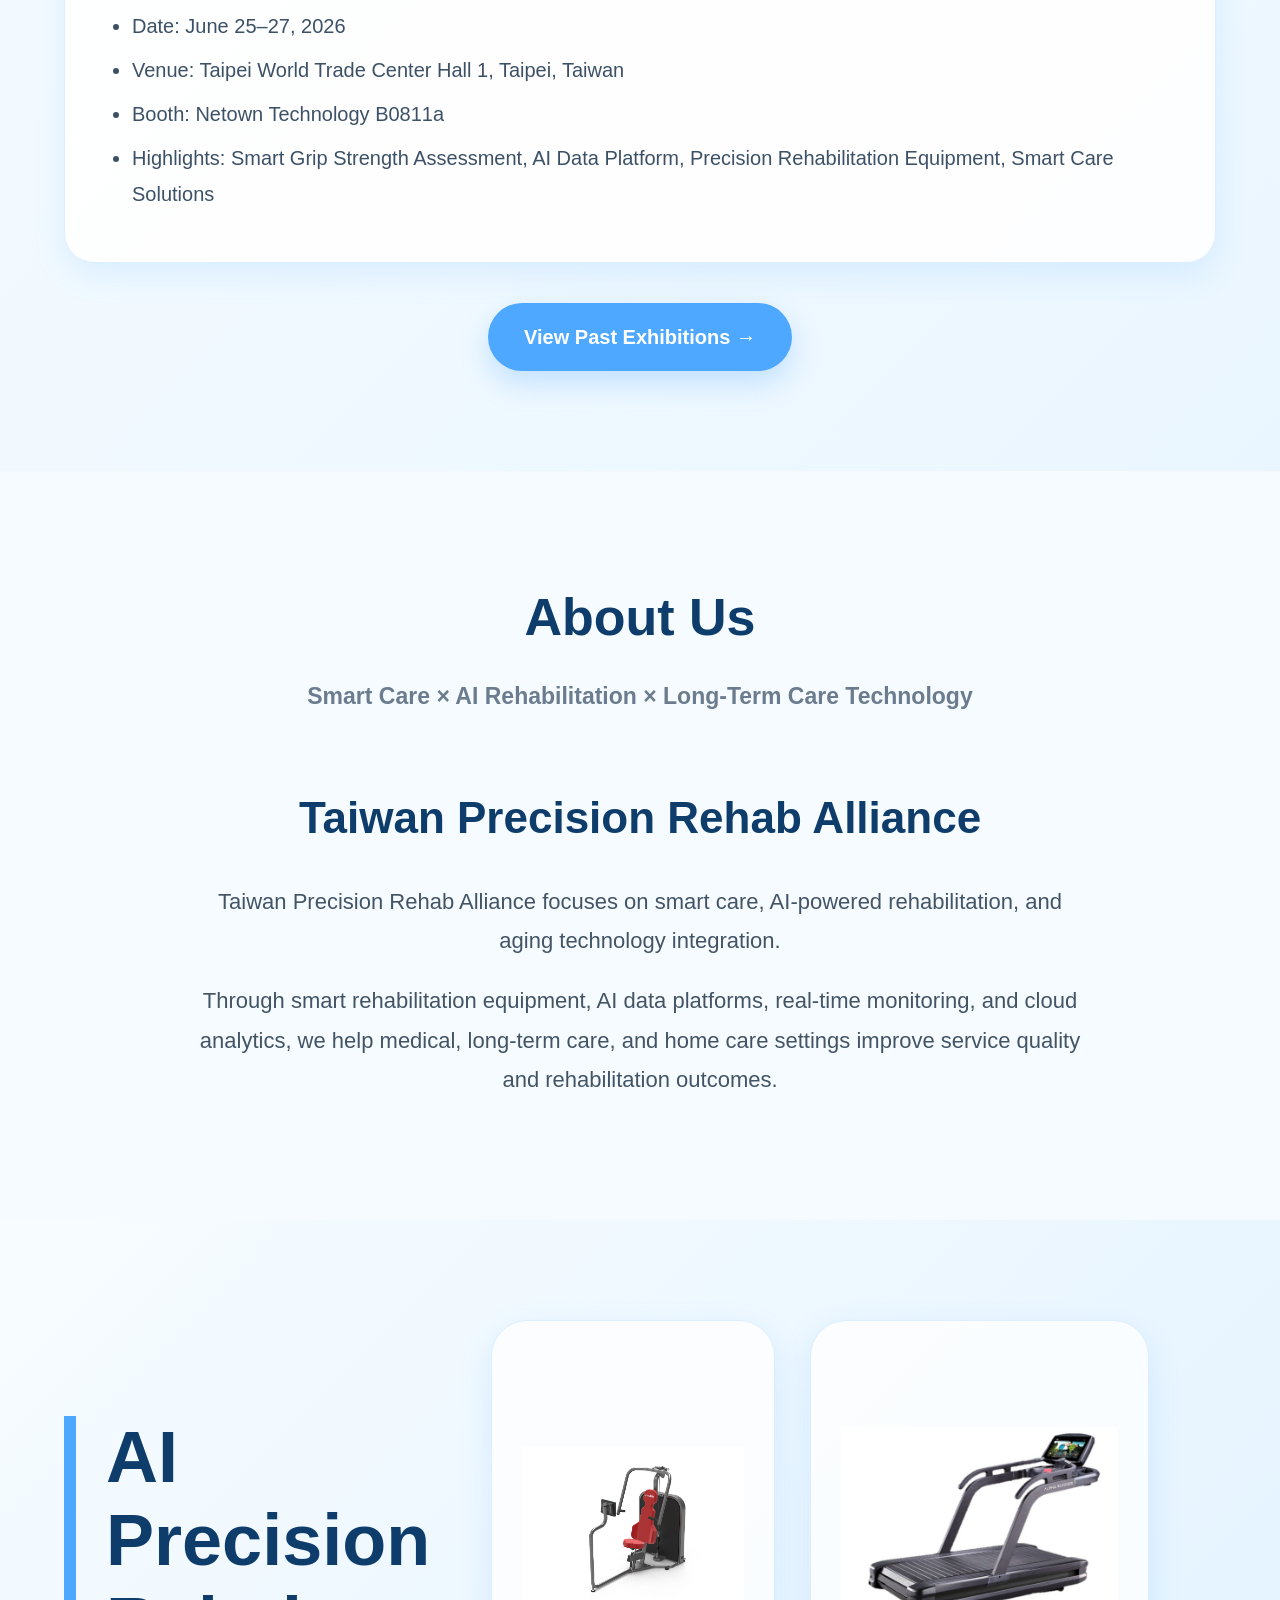
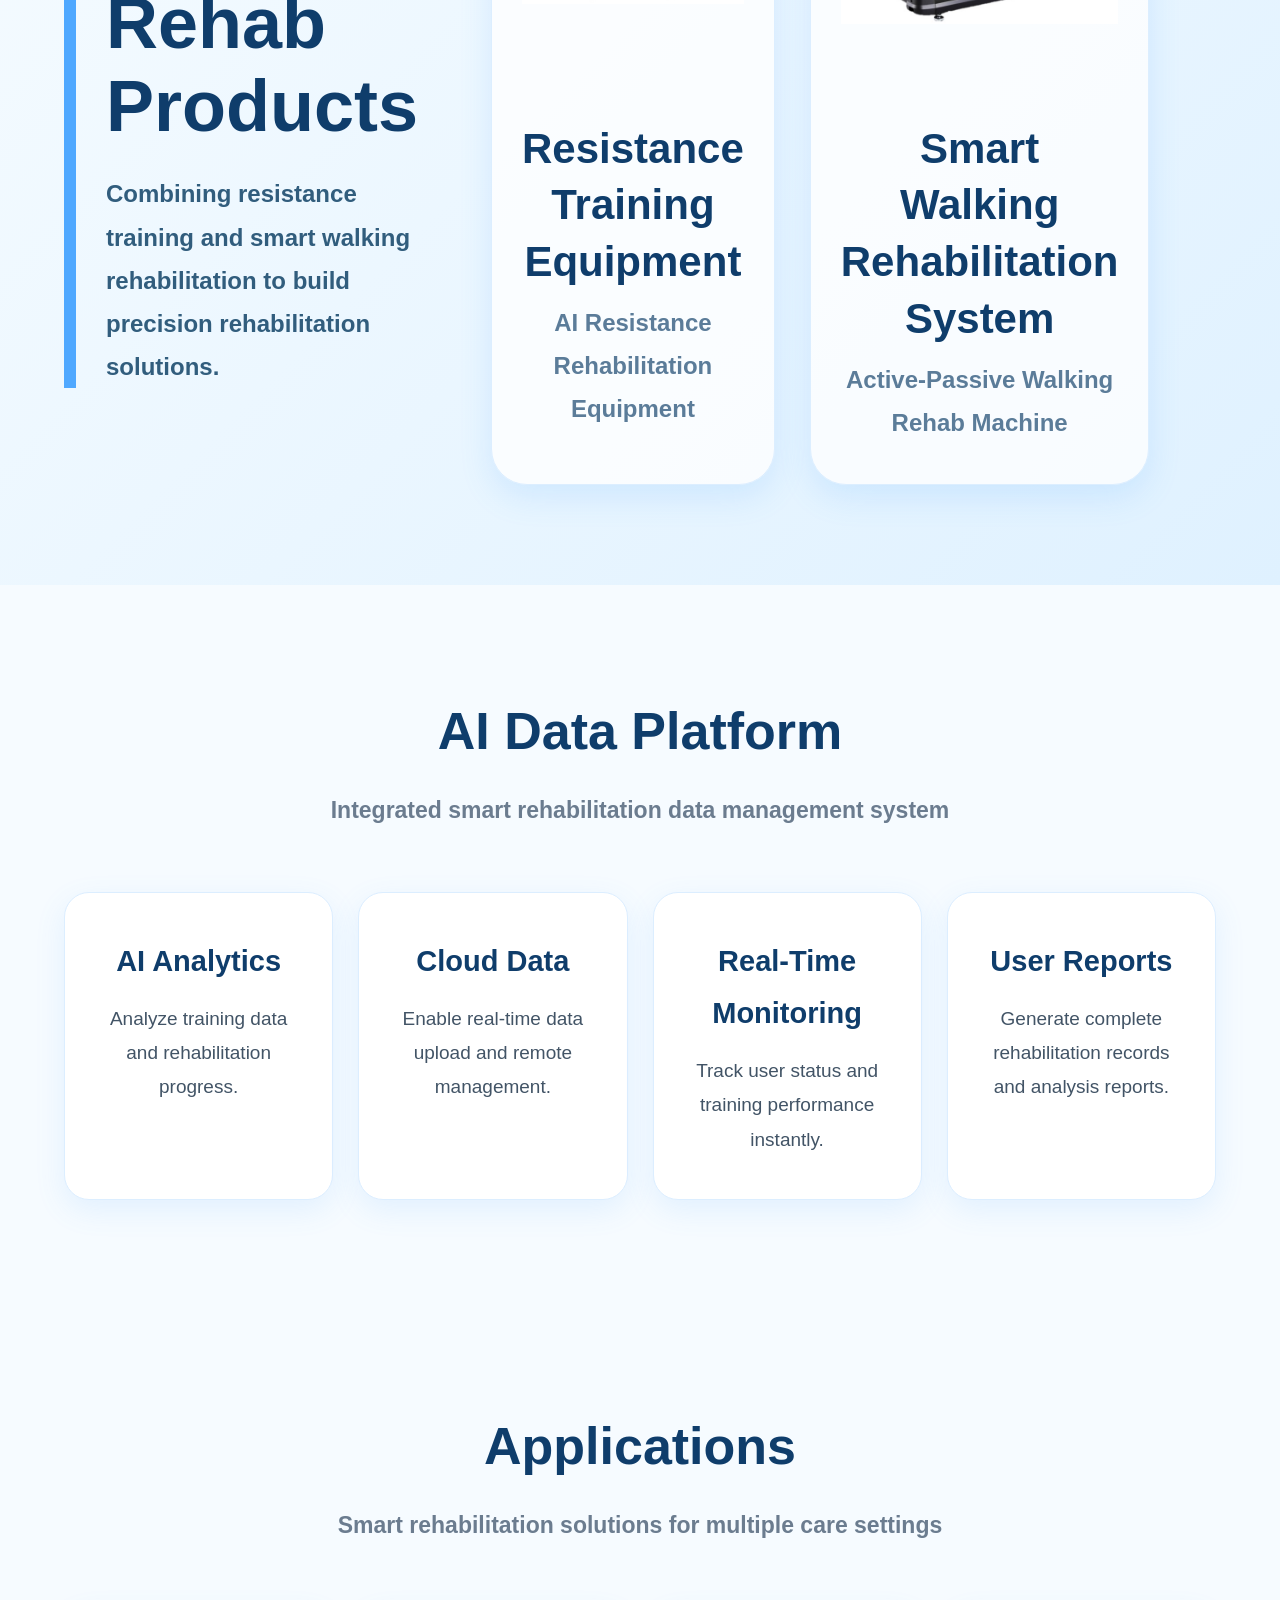
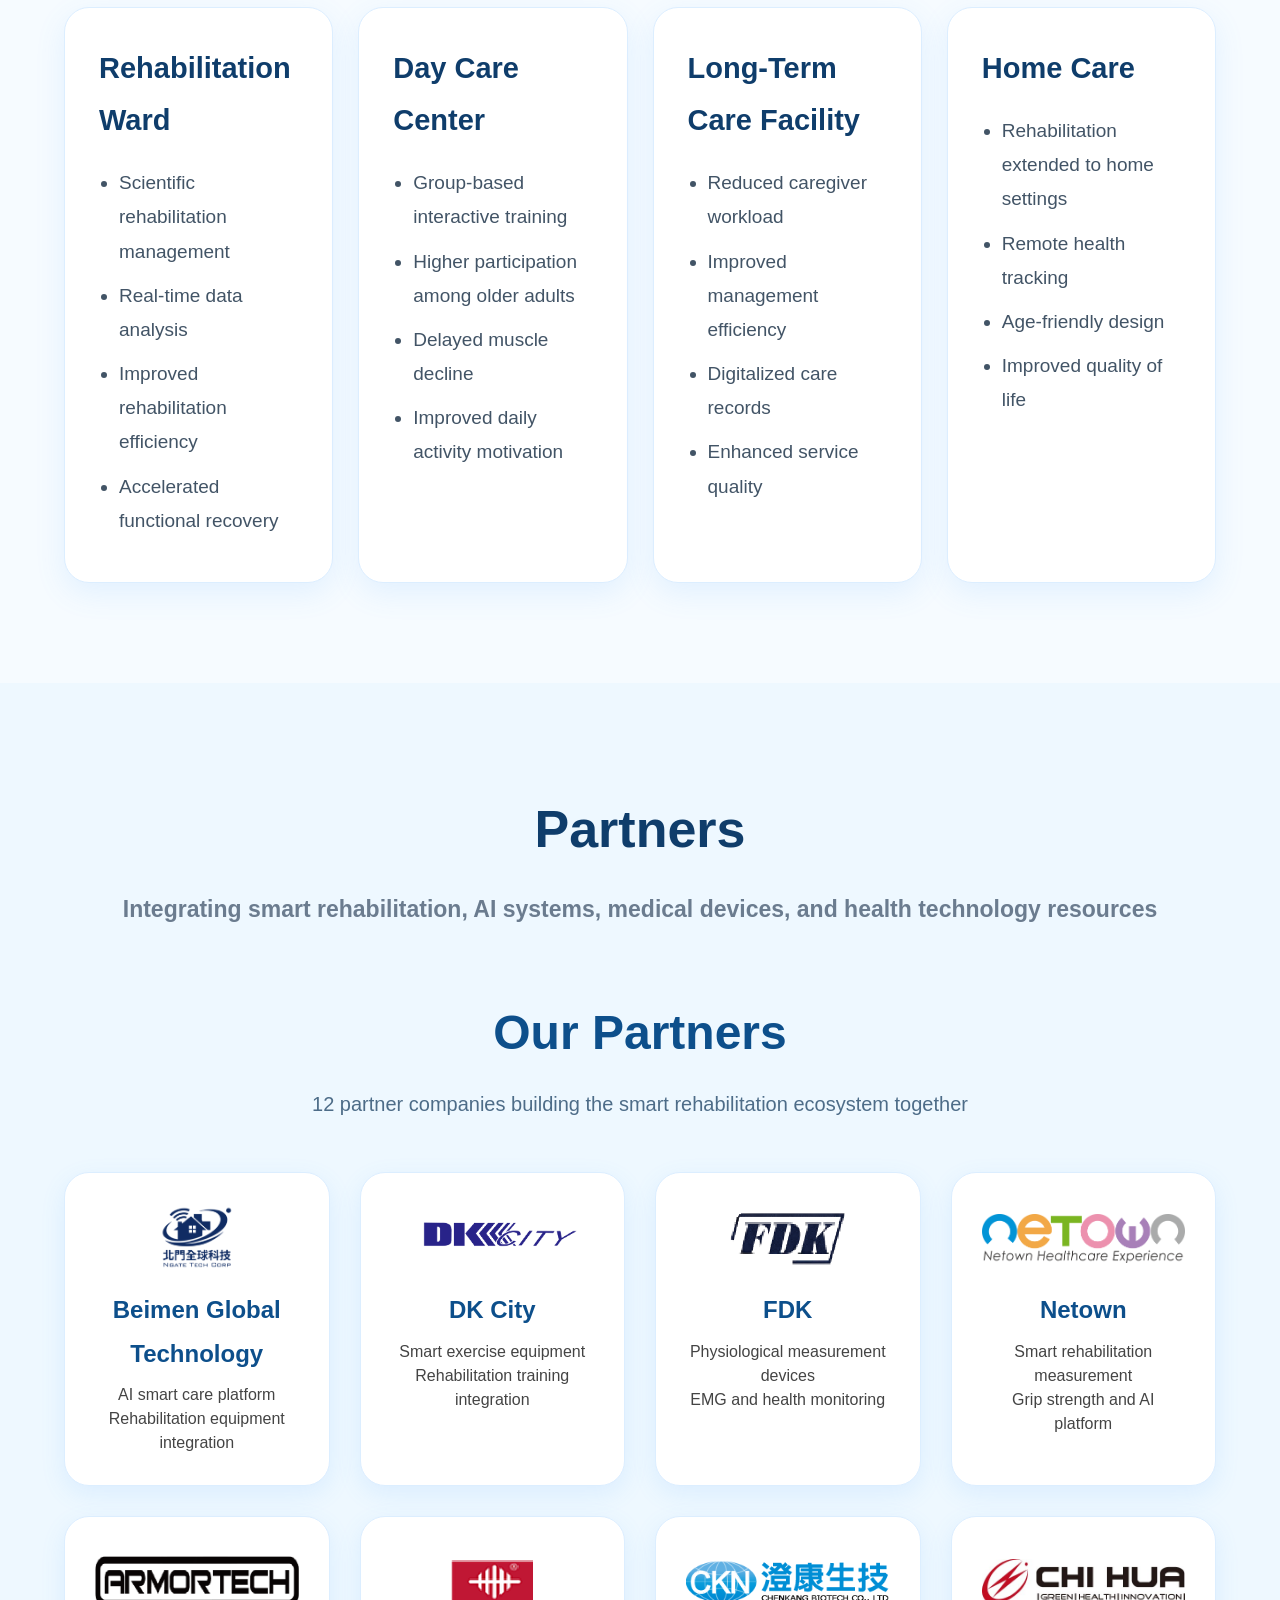
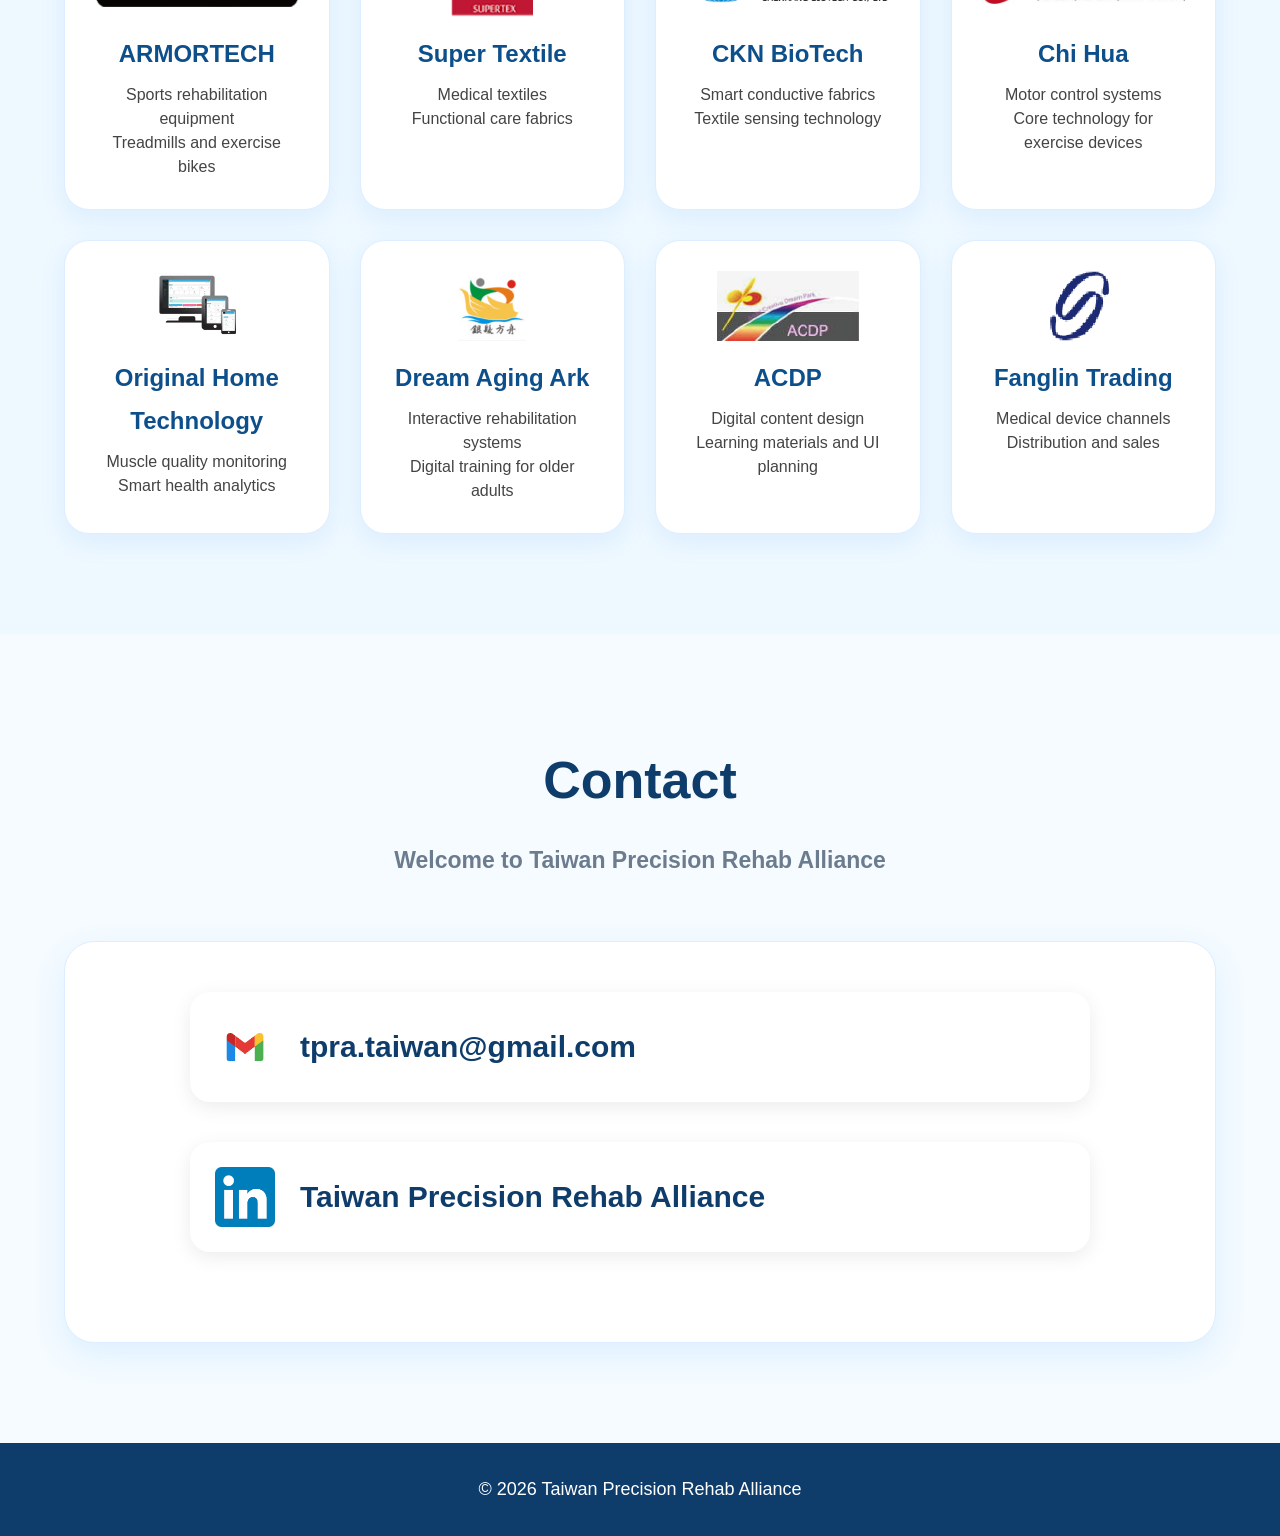
==== commit 86a93eab: "Update exhibition pages and Medical Japan records" ====
--- a/en.html
+++ b/en.html
@@ -65,27 +65,31 @@
     </div>
 
     <div class="news-card news-current">
-      <div class="news-tag">Upcoming Exhibition</div>
-
-      <h3>Medical Japan Tokyo 2025</h3>
-
-      <p class="news-date">
-        Oct. 1, 2025 – Oct. 3, 2025｜10:00 – 17:00
-      </p>
-
-      <p>
-        Taiwan Precision Rehab Alliance will exhibit at Medical Japan Tokyo,
-        showcasing smart rehabilitation equipment, AI data platforms, and
-        smart care applications.
-      </p>
-
-      <ul>
-        <li>Event: Medical Japan Tokyo</li>
-        <li>Venue: Makuhari Messe</li>
-        <li>Booth: 23-28</li>
-        <li>Highlights: AI rehabilitation equipment, smart care devices, and walking rehabilitation system</li>
-      </ul>
-    </div>
+
+        <div class="news-tag">Upcoming Exhibition</div>
+
+        <h3>Medical Taiwan 2026</h3>
+
+        <p class="news-date">
+            June 25–27, 2026
+        </p>
+
+        <p>
+            Netown Technology, a member of Taiwan Precision Rehab Alliance,
+            will participate in Medical Taiwan 2026 to showcase smart rehabilitation
+            equipment, AI data platforms, and intelligent care solutions.
+            We warmly welcome industry partners and visitors to our booth.
+        </p>
+
+        <ul>
+            <li>Exhibition: Medical Taiwan 2026</li>
+            <li>Date: June 25–27, 2026</li>
+            <li>Venue: Taipei World Trade Center Hall 1, Taipei, Taiwan</li>
+            <li>Booth: Netown Technology B0811a</li>
+            <li>Highlights: Smart Grip Strength Assessment, AI Data Platform, Precision Rehabilitation Equipment, Smart Care Solutions</li>
+        </ul>
+
+        </div>
 
     <div class="news-more">
      <a href="past-news-en.html" class="btn">
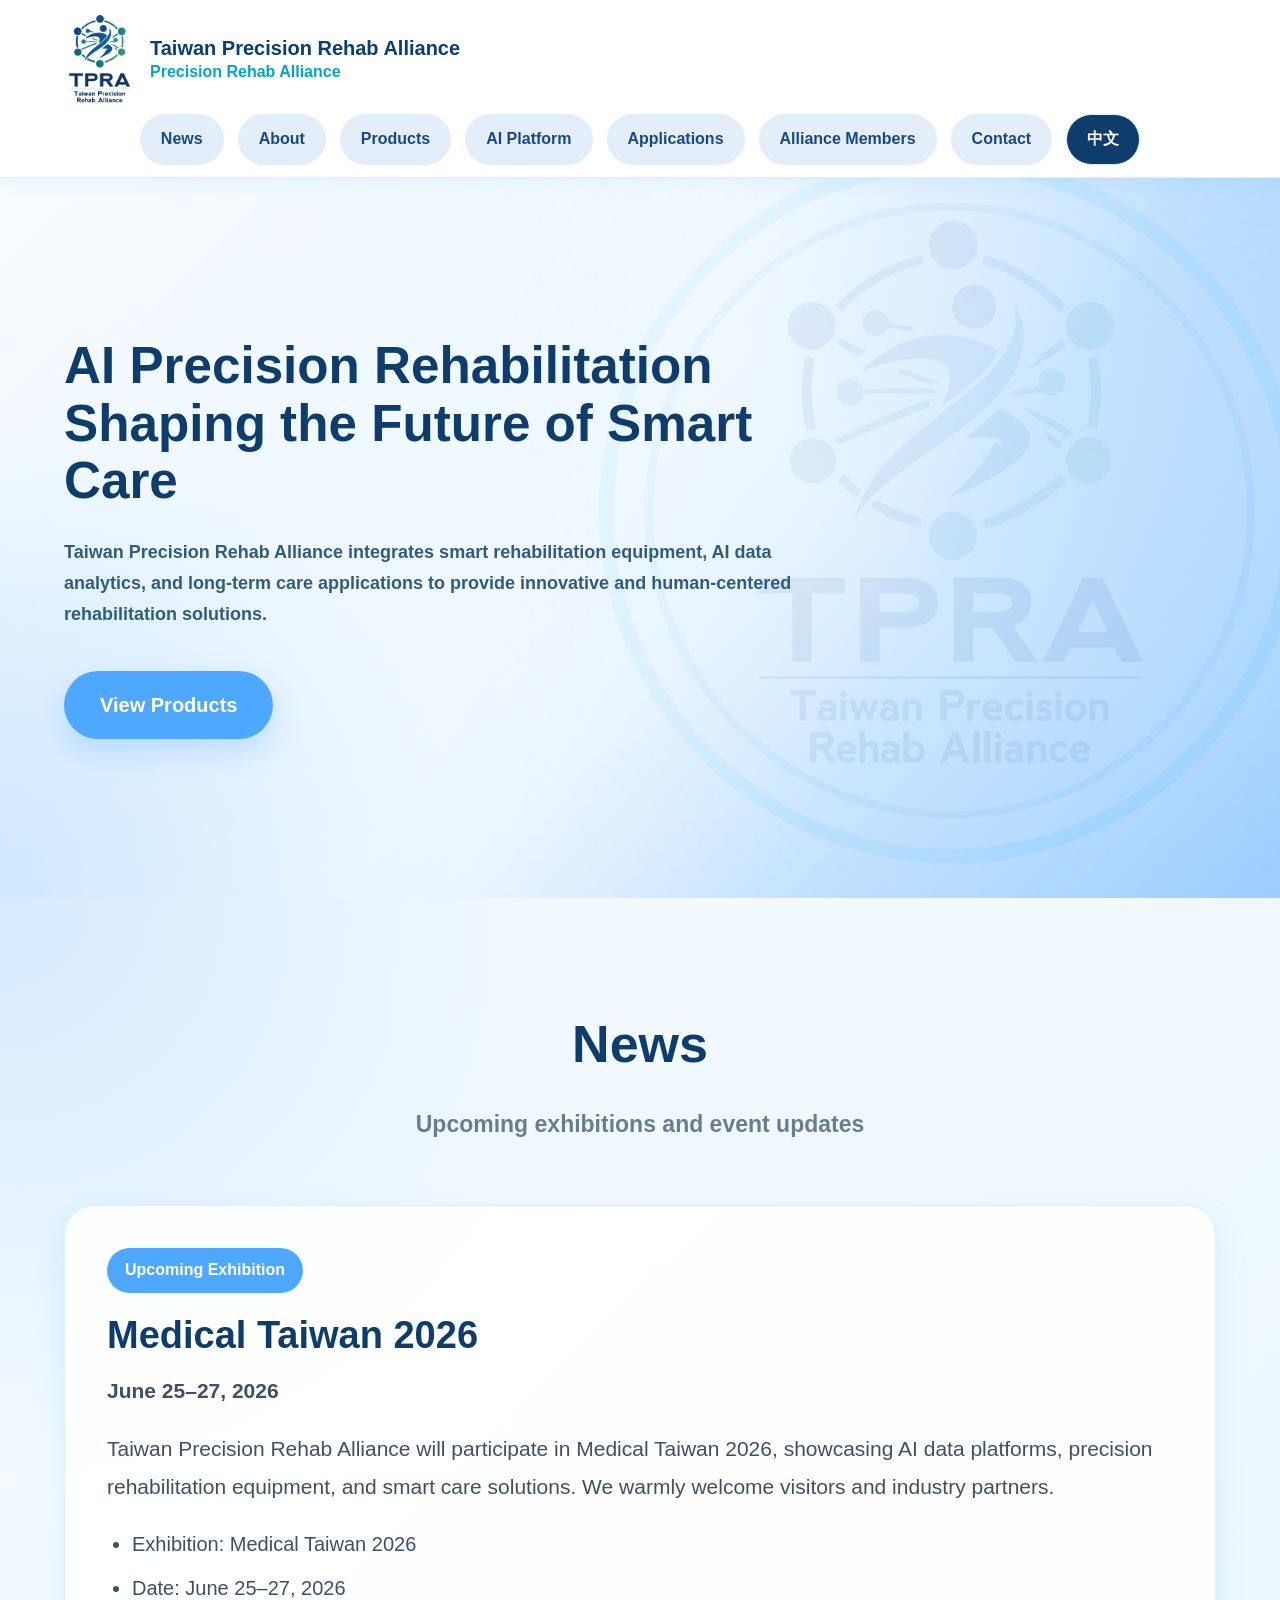
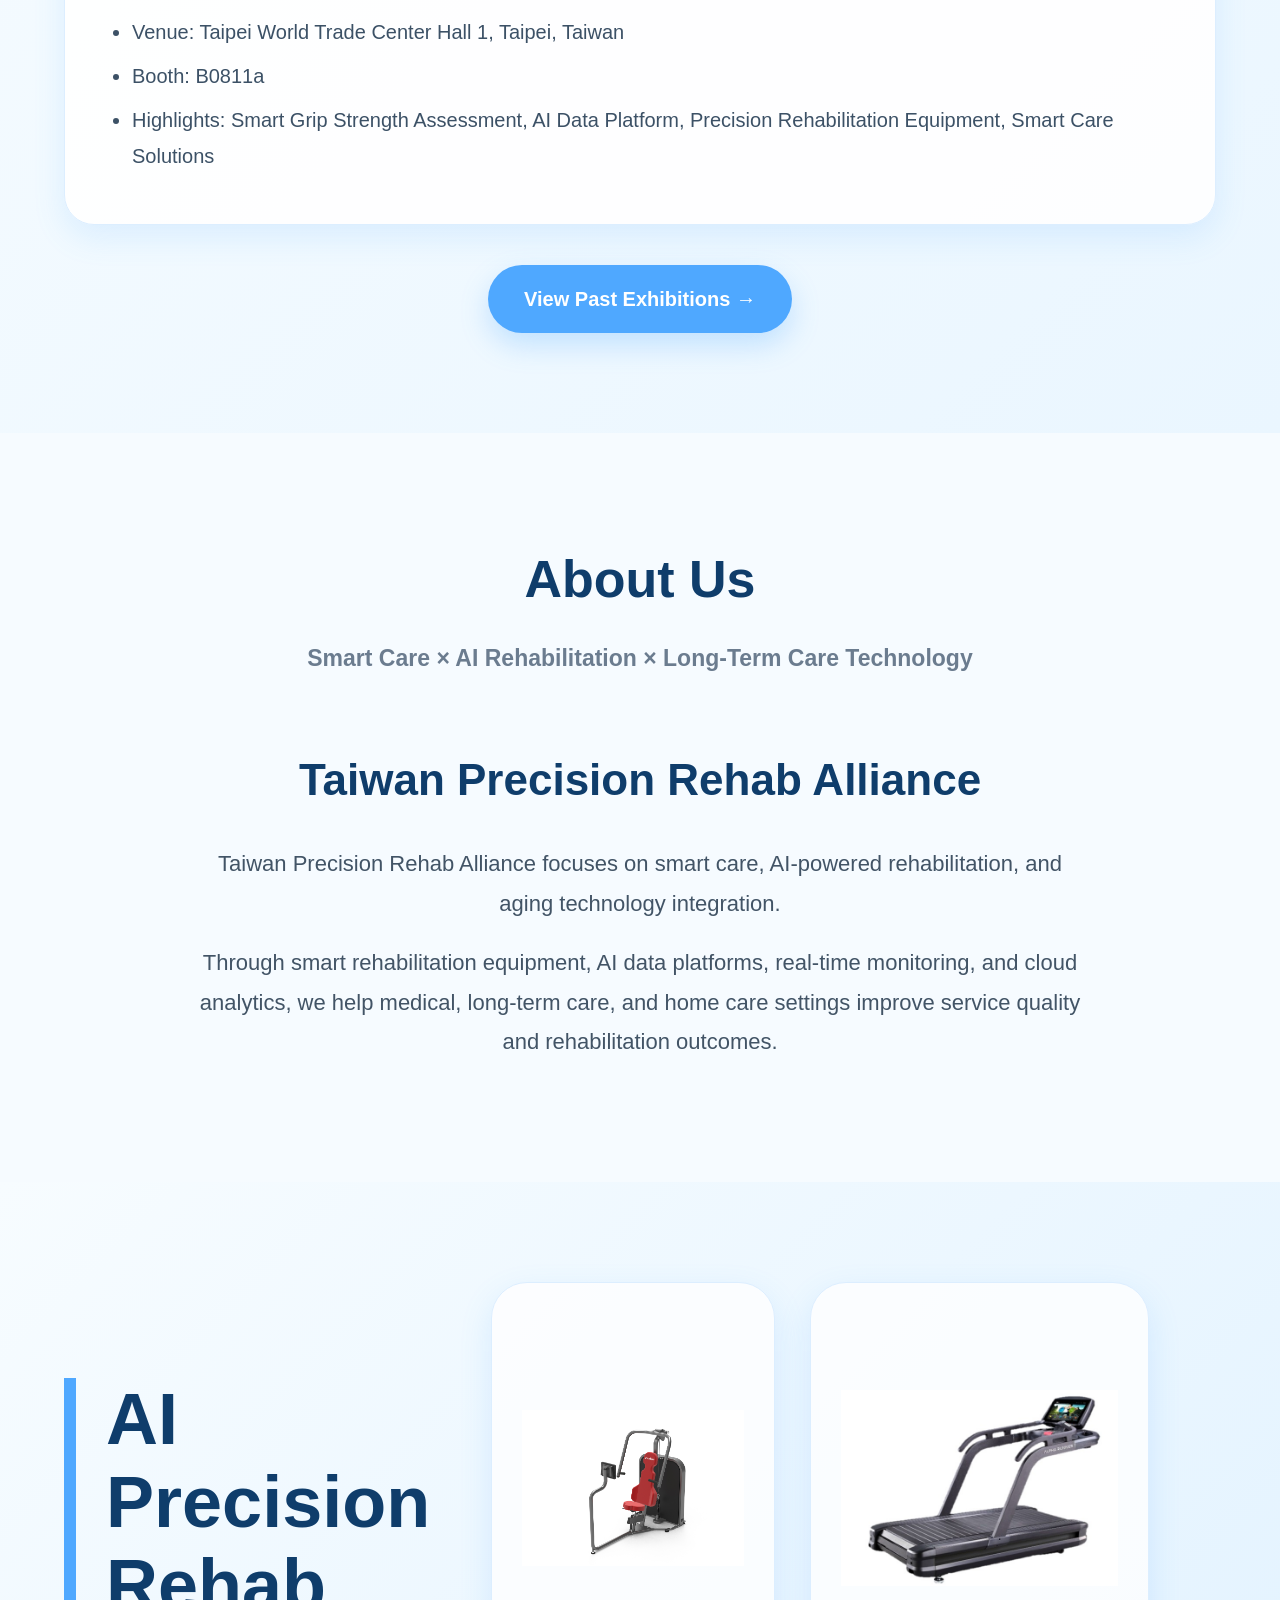
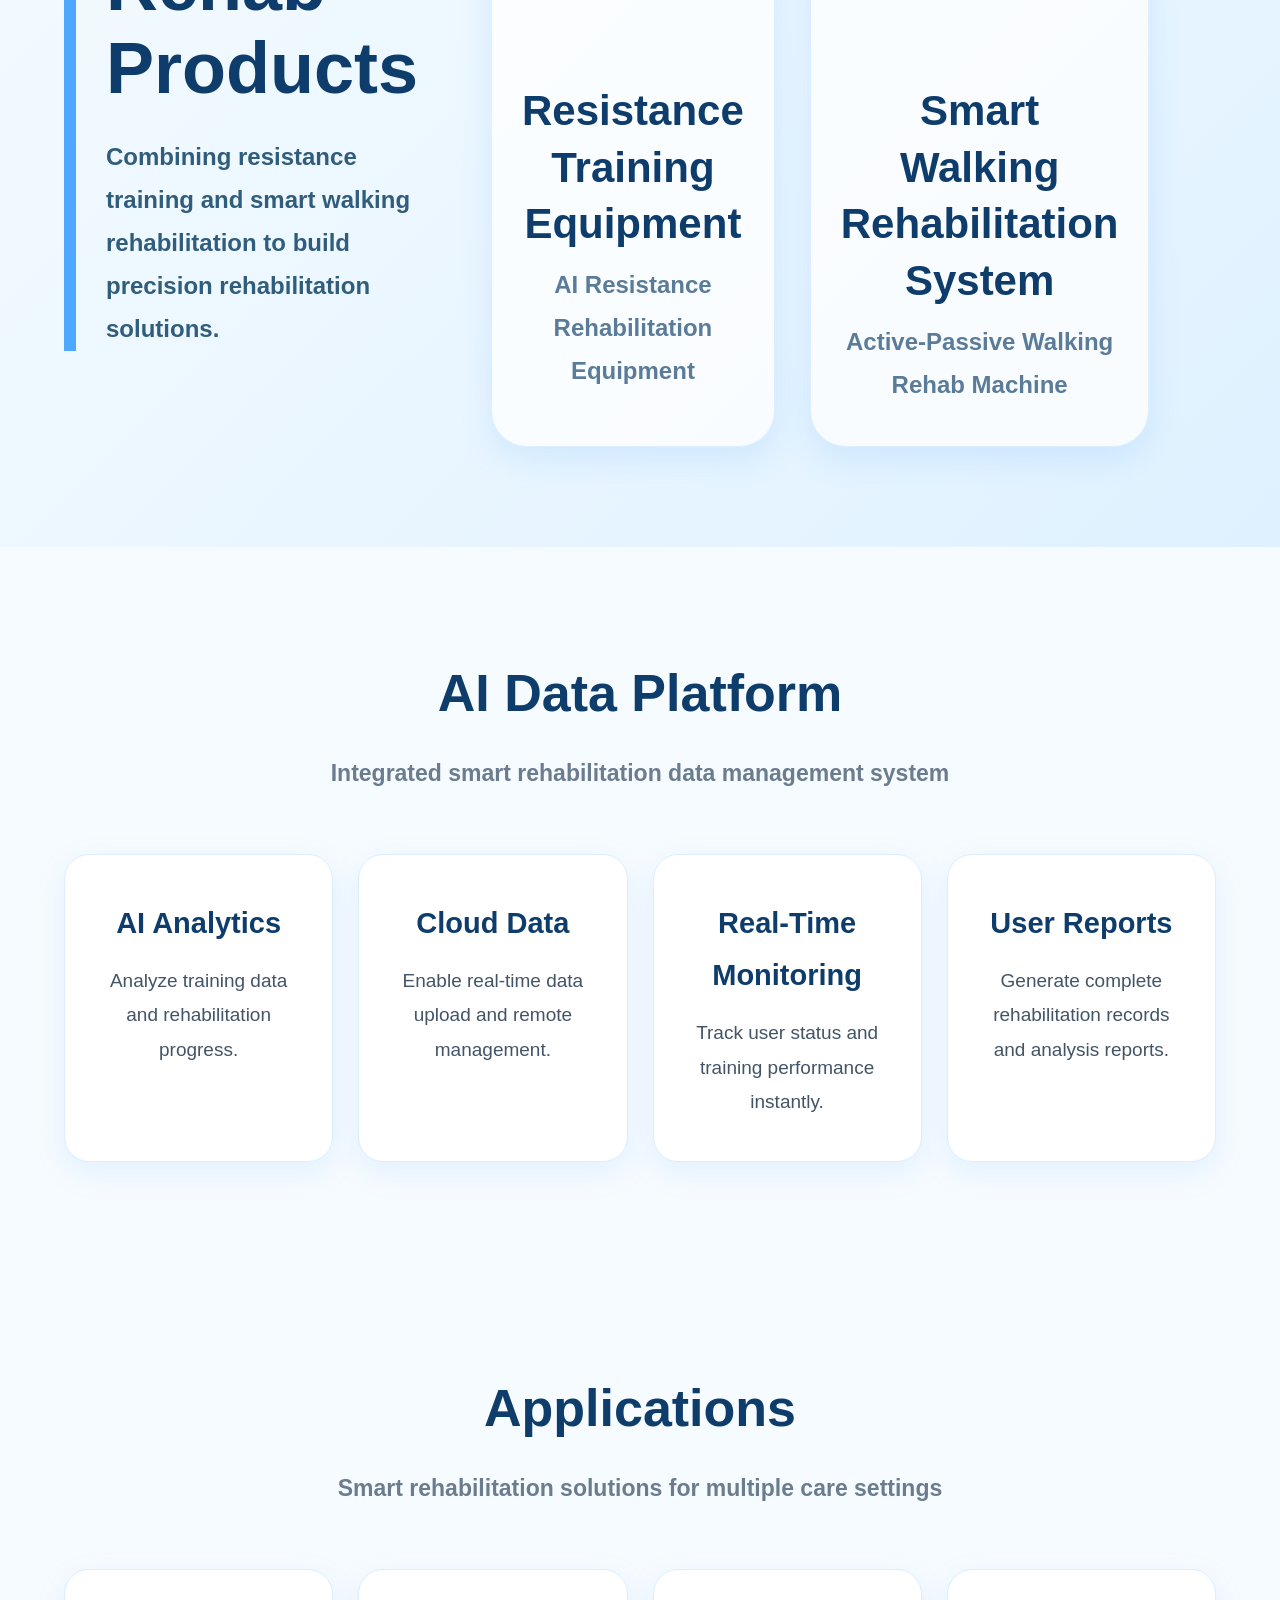
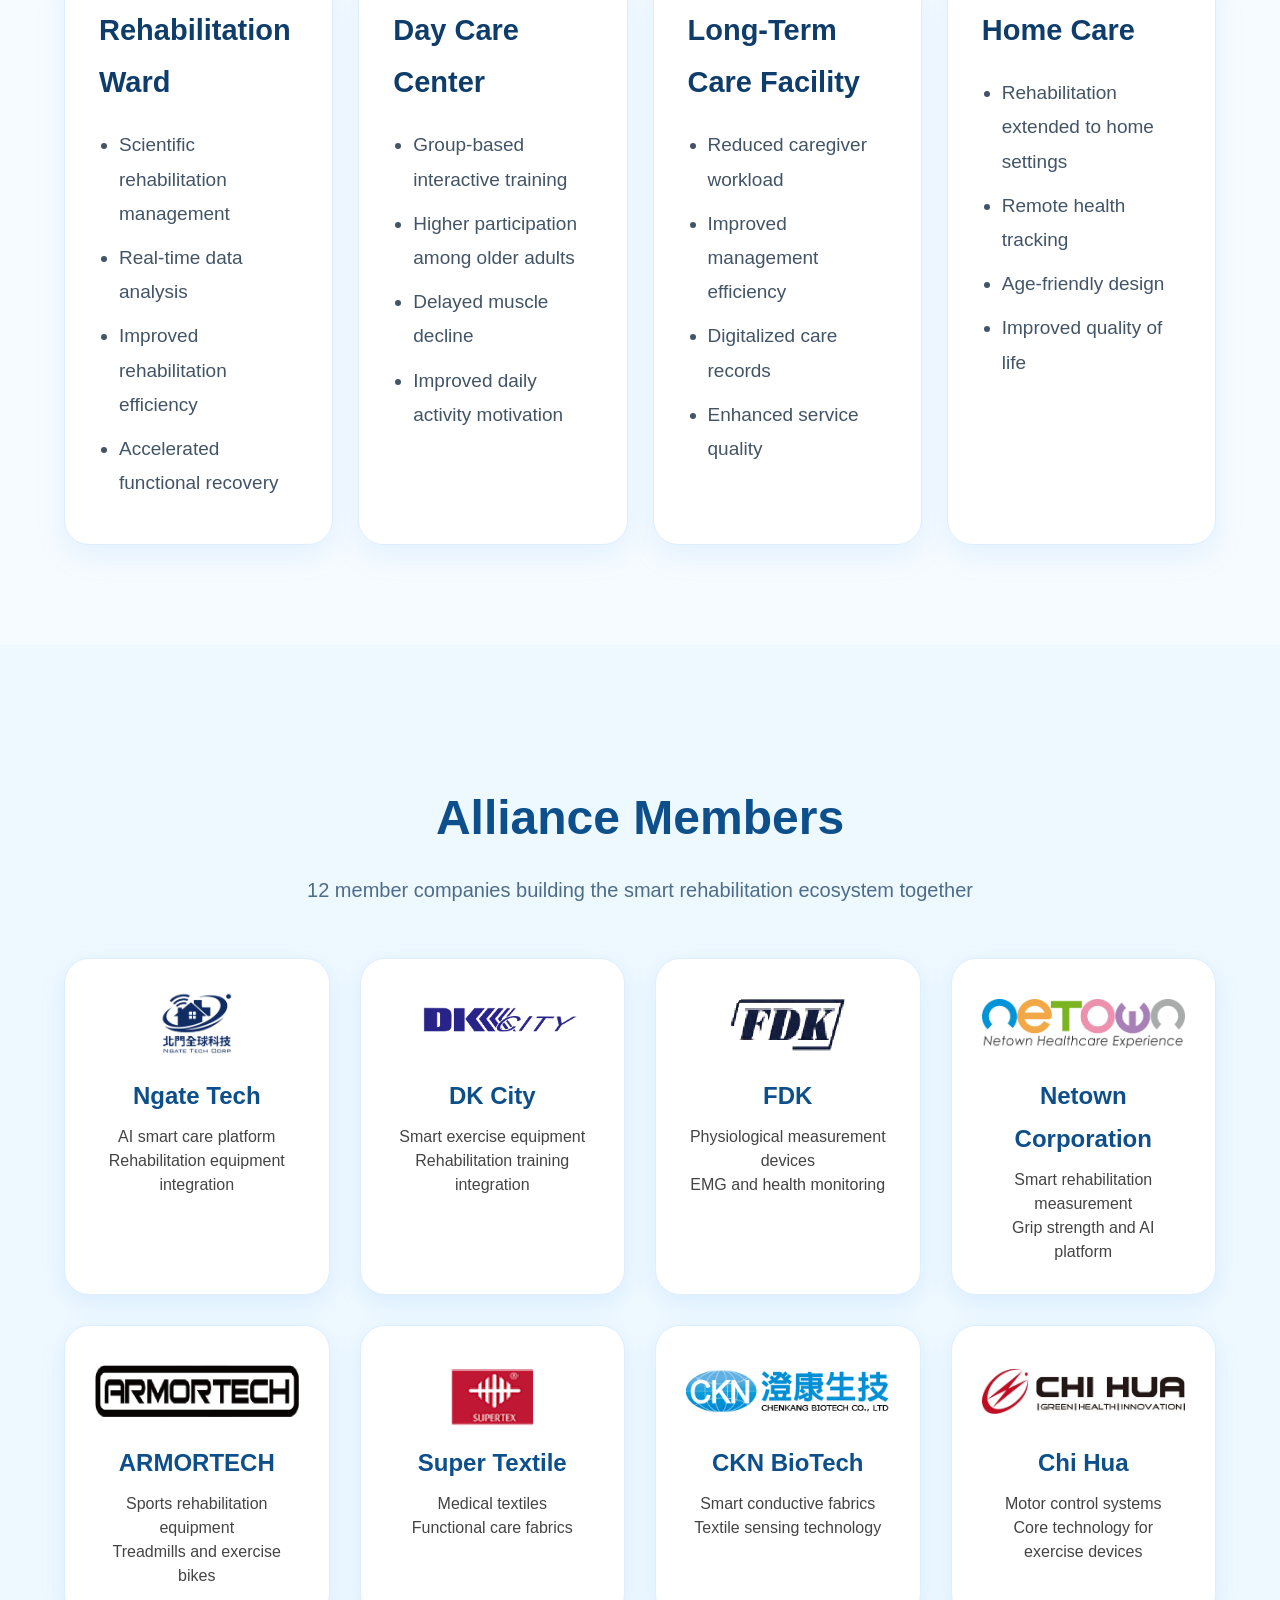
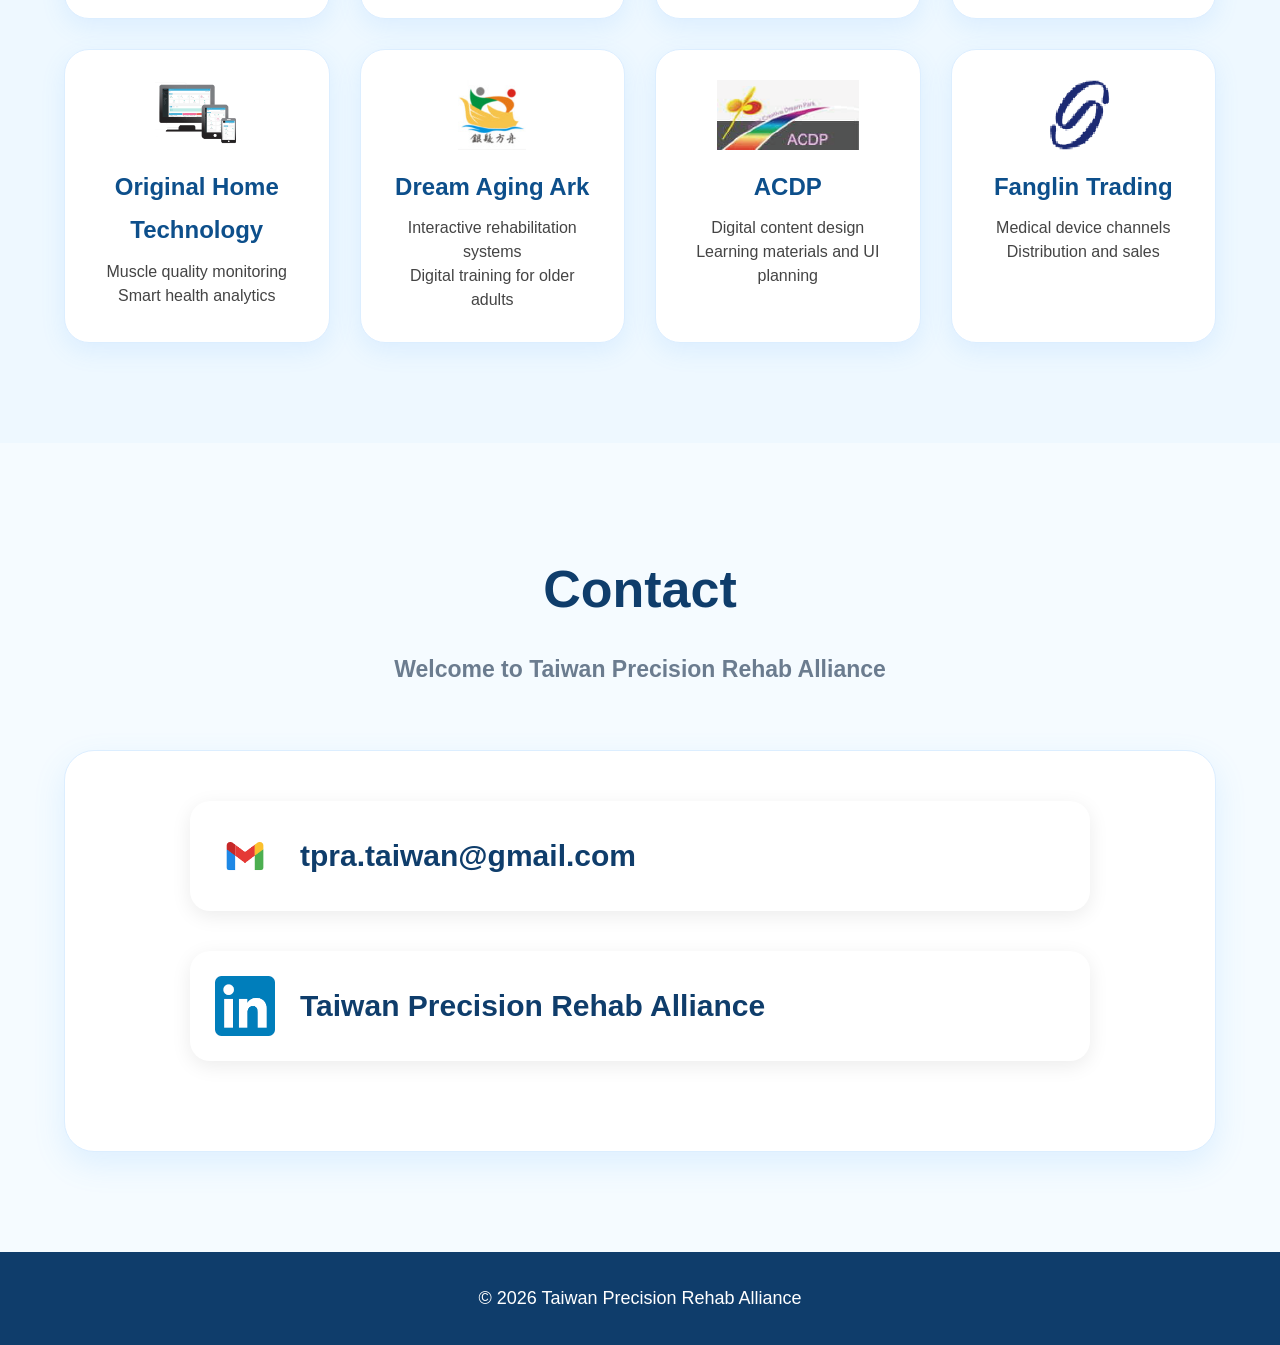
==== commit 490f3711: "Update English pages and alliance information" ====
--- a/en.html
+++ b/en.html
@@ -17,7 +17,7 @@
 
       <div class="logo-text">
         Taiwan Precision Rehab Alliance
-        <span>Precision Rehabilitation Alliance</span>
+        <span>Precision Rehab Alliance</span>
       </div>
     </a>
 
@@ -27,7 +27,7 @@
       <a href="#products">Products</a>
       <a href="#platform">AI Platform</a>
       <a href="#scene">Applications</a>
-      <a href="#partners">Partners</a>
+      <a href="#partners">Alliance Members</a>
       <a href="#contact">Contact</a>
       <a href="index.html" class="lang-switch">中文</a>
     </nav>
@@ -66,35 +66,35 @@
 
     <div class="news-card news-current">
 
-        <div class="news-tag">Upcoming Exhibition</div>
-
-        <h3>Medical Taiwan 2026</h3>
-
-        <p class="news-date">
-            June 25–27, 2026
-        </p>
-
-        <p>
-            Netown Technology, a member of Taiwan Precision Rehab Alliance,
-            will participate in Medical Taiwan 2026 to showcase smart rehabilitation
-            equipment, AI data platforms, and intelligent care solutions.
-            We warmly welcome industry partners and visitors to our booth.
-        </p>
-
-        <ul>
-            <li>Exhibition: Medical Taiwan 2026</li>
-            <li>Date: June 25–27, 2026</li>
-            <li>Venue: Taipei World Trade Center Hall 1, Taipei, Taiwan</li>
-            <li>Booth: Netown Technology B0811a</li>
-            <li>Highlights: Smart Grip Strength Assessment, AI Data Platform, Precision Rehabilitation Equipment, Smart Care Solutions</li>
-        </ul>
-
-        </div>
+      <div class="news-tag">Upcoming Exhibition</div>
+
+      <h3>Medical Taiwan 2026</h3>
+
+      <p class="news-date">
+        June 25–27, 2026
+      </p>
+
+      <p>
+        Taiwan Precision Rehab Alliance will participate in Medical Taiwan 2026,
+        showcasing AI data platforms, precision rehabilitation equipment,
+        and smart care solutions.
+        We warmly welcome visitors and industry partners.
+      </p>
+
+      <ul>
+        <li>Exhibition: Medical Taiwan 2026</li>
+        <li>Date: June 25–27, 2026</li>
+        <li>Venue: Taipei World Trade Center Hall 1, Taipei, Taiwan</li>
+        <li>Booth: B0811a</li>
+        <li>Highlights: Smart Grip Strength Assessment, AI Data Platform, Precision Rehabilitation Equipment, Smart Care Solutions</li>
+      </ul>
+
+    </div>
 
     <div class="news-more">
-     <a href="past-news-en.html" class="btn">
+      <a href="past-news-en.html" class="btn">
         View Past Exhibitions →
-        </a>
+      </a>
     </div>
 
   </div>
@@ -145,7 +145,7 @@
 
       <a href="resistance-en.html" class="product-category-card">
         <div class="category-image">
-            <img src="images/chest.jpg" alt="Resistance Training">
+          <img src="images/chest.jpg" alt="Resistance Training">
         </div>
 
         <h3>Resistance<br>Training Equipment</h3>
@@ -259,21 +259,16 @@
 <section id="partners" class="partners">
   <div class="container">
 
-    <div class="section-title">
-      <h2>Partners</h2>
-      <p>Integrating smart rehabilitation, AI systems, medical devices, and health technology resources</p>
-    </div>
-
     <div class="partner-section">
 
-      <h2>Our Partners</h2>
-      <p>12 partner companies building the smart rehabilitation ecosystem together</p>
+      <h2>Alliance Members</h2>
+      <p>12 member companies building the smart rehabilitation ecosystem together</p>
 
       <div class="partner-grid">
 
         <div class="partner-card">
-          <img src="images/partner-beimen.png" alt="Beimen Global Technology">
-          <h4>Beimen Global Technology</h4>
+          <img src="images/partner-beimen.png" alt="Ngate Tech">
+          <h4>Ngate Tech</h4>
           <p>AI smart care platform<br>Rehabilitation equipment integration</p>
         </div>
 
@@ -290,8 +285,8 @@
         </div>
 
         <div class="partner-card">
-          <img src="images/partner-netown.png" alt="Netown">
-          <h4>Netown</h4>
+          <img src="images/partner-netown.png" alt="Netown Corporation">
+          <h4>Netown Corporation</h4>
           <p>Smart rehabilitation measurement<br>Grip strength and AI platform</p>
         </div>
 
@@ -360,21 +355,22 @@
 
     <div class="contact-box">
 
-
-            <div class="contact-social">
-
-      <div class="contact-item">
-        <img src="images/icon-mail.png" alt="Email">
-        <a href="mailto:tpra.taiwan@gmail.com">
-          tpra.taiwan@gmail.com
-        </a>
-      </div>
-
-      <div class="contact-item">
-        <img src="images/icon-linkedin.png" alt="LinkedIn">
-        <a href="https://www.linkedin.com/company/tpra-tw/" target="_blank">
-          Taiwan Precision Rehab Alliance
-        </a>
+      <div class="contact-social">
+
+        <div class="contact-item">
+          <img src="images/icon-mail.png" alt="Email">
+          <a href="mailto:tpra.taiwan@gmail.com">
+            tpra.taiwan@gmail.com
+          </a>
+        </div>
+
+        <div class="contact-item">
+          <img src="images/icon-linkedin.png" alt="LinkedIn">
+          <a href="https://www.linkedin.com/company/tpra-tw/" target="_blank">
+            Taiwan Precision Rehab Alliance
+          </a>
+        </div>
+
       </div>
 
     </div>
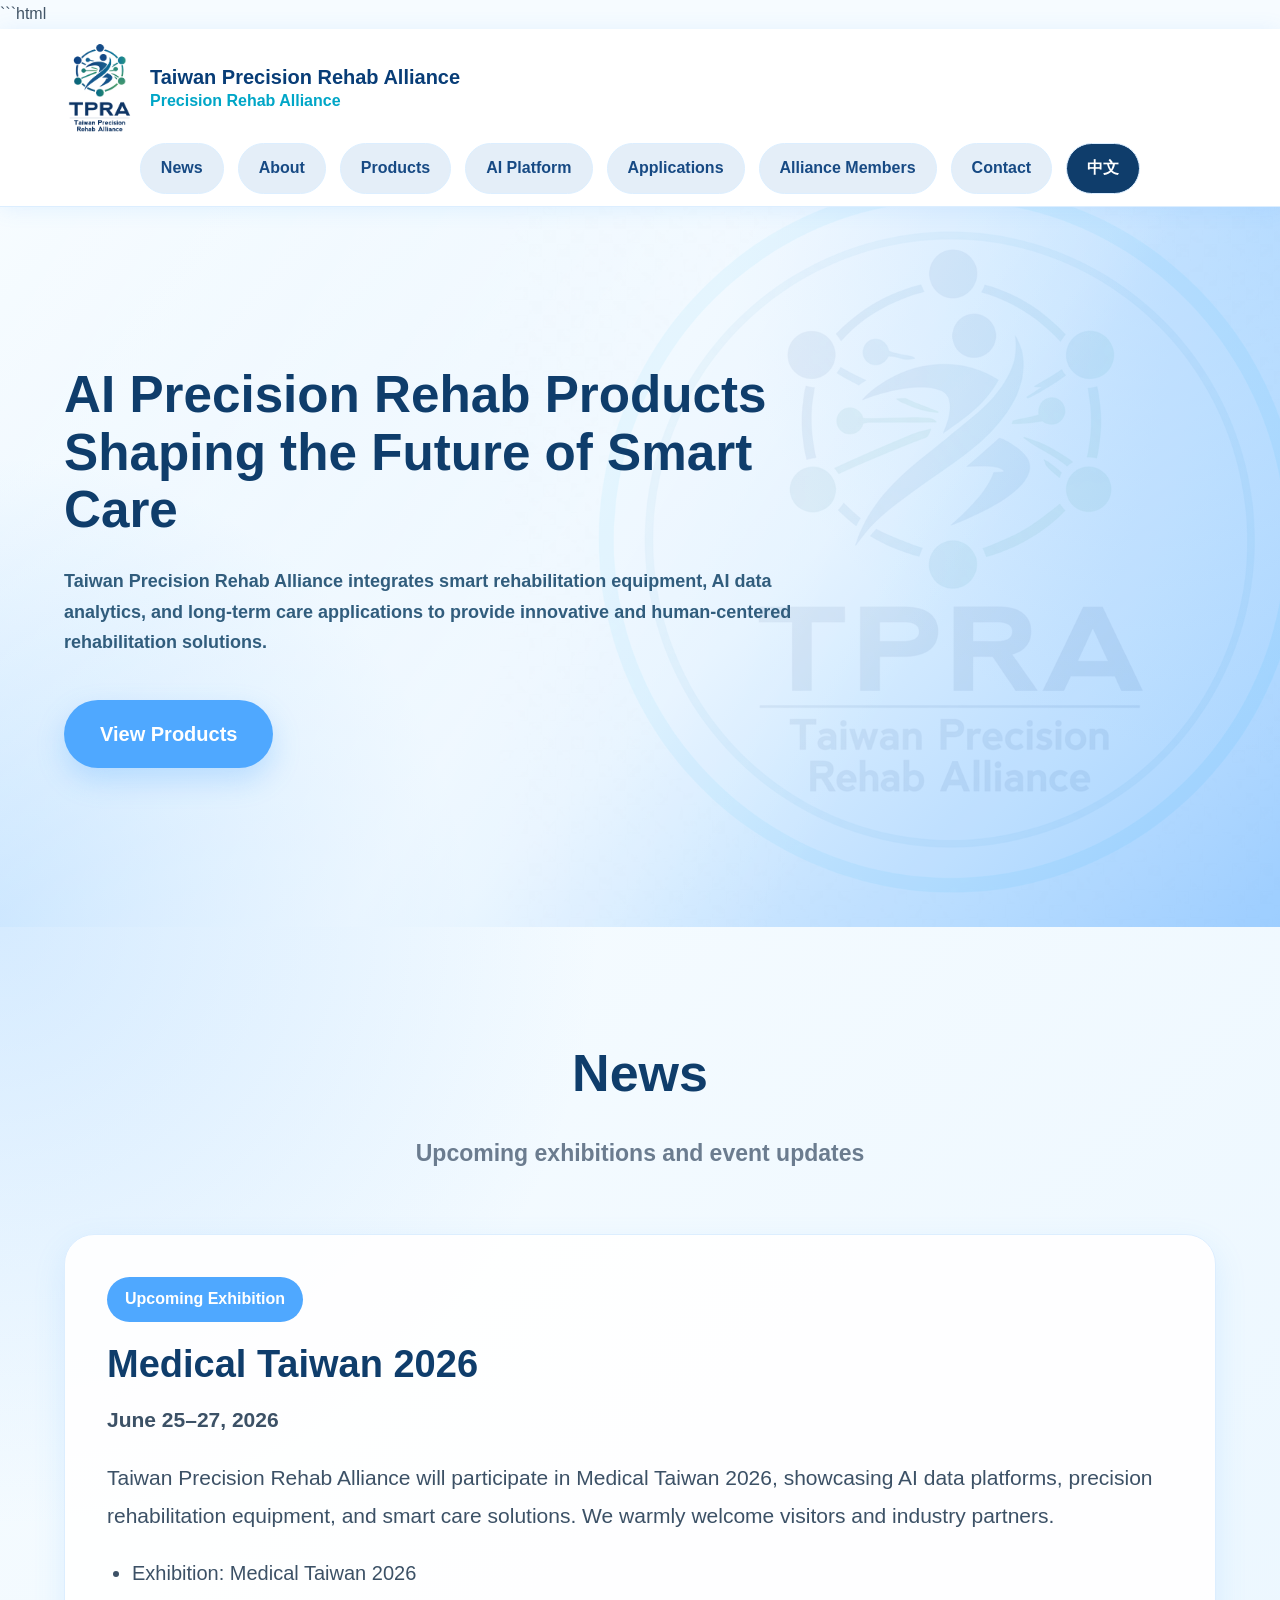
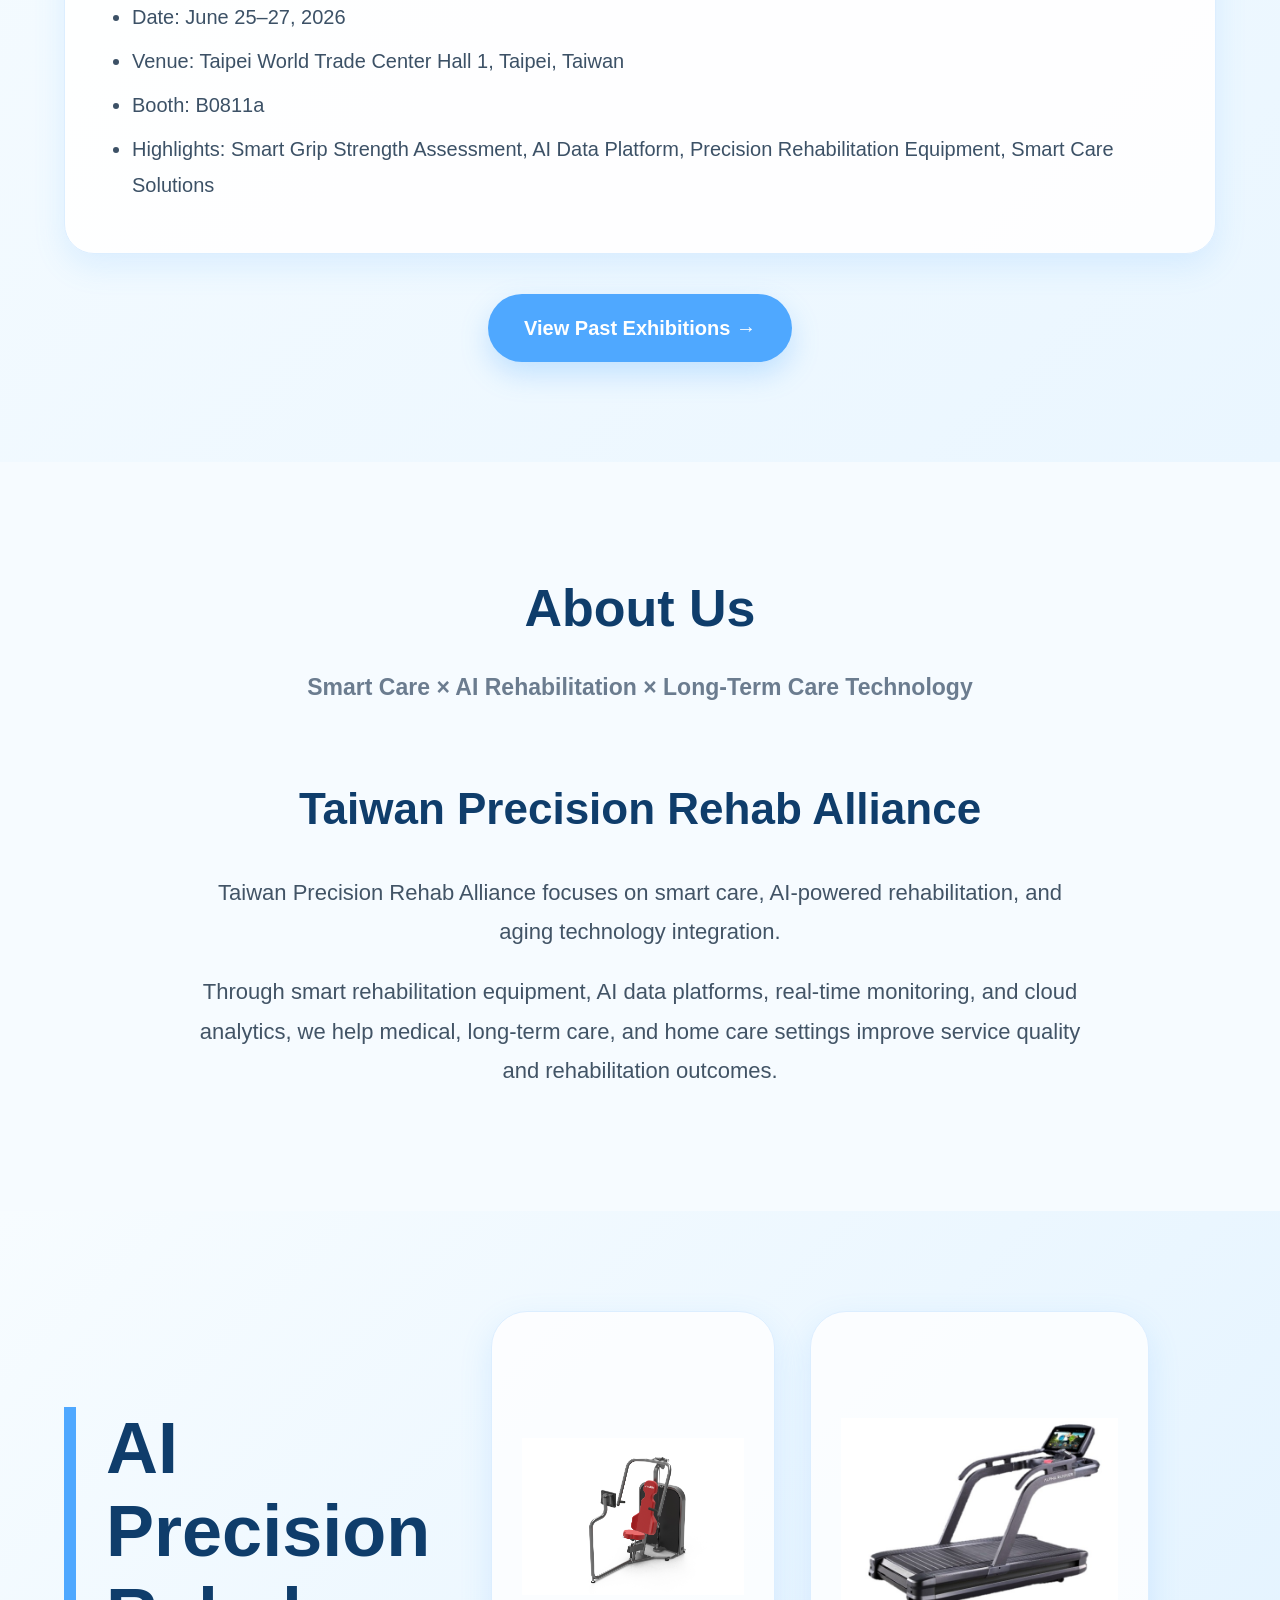
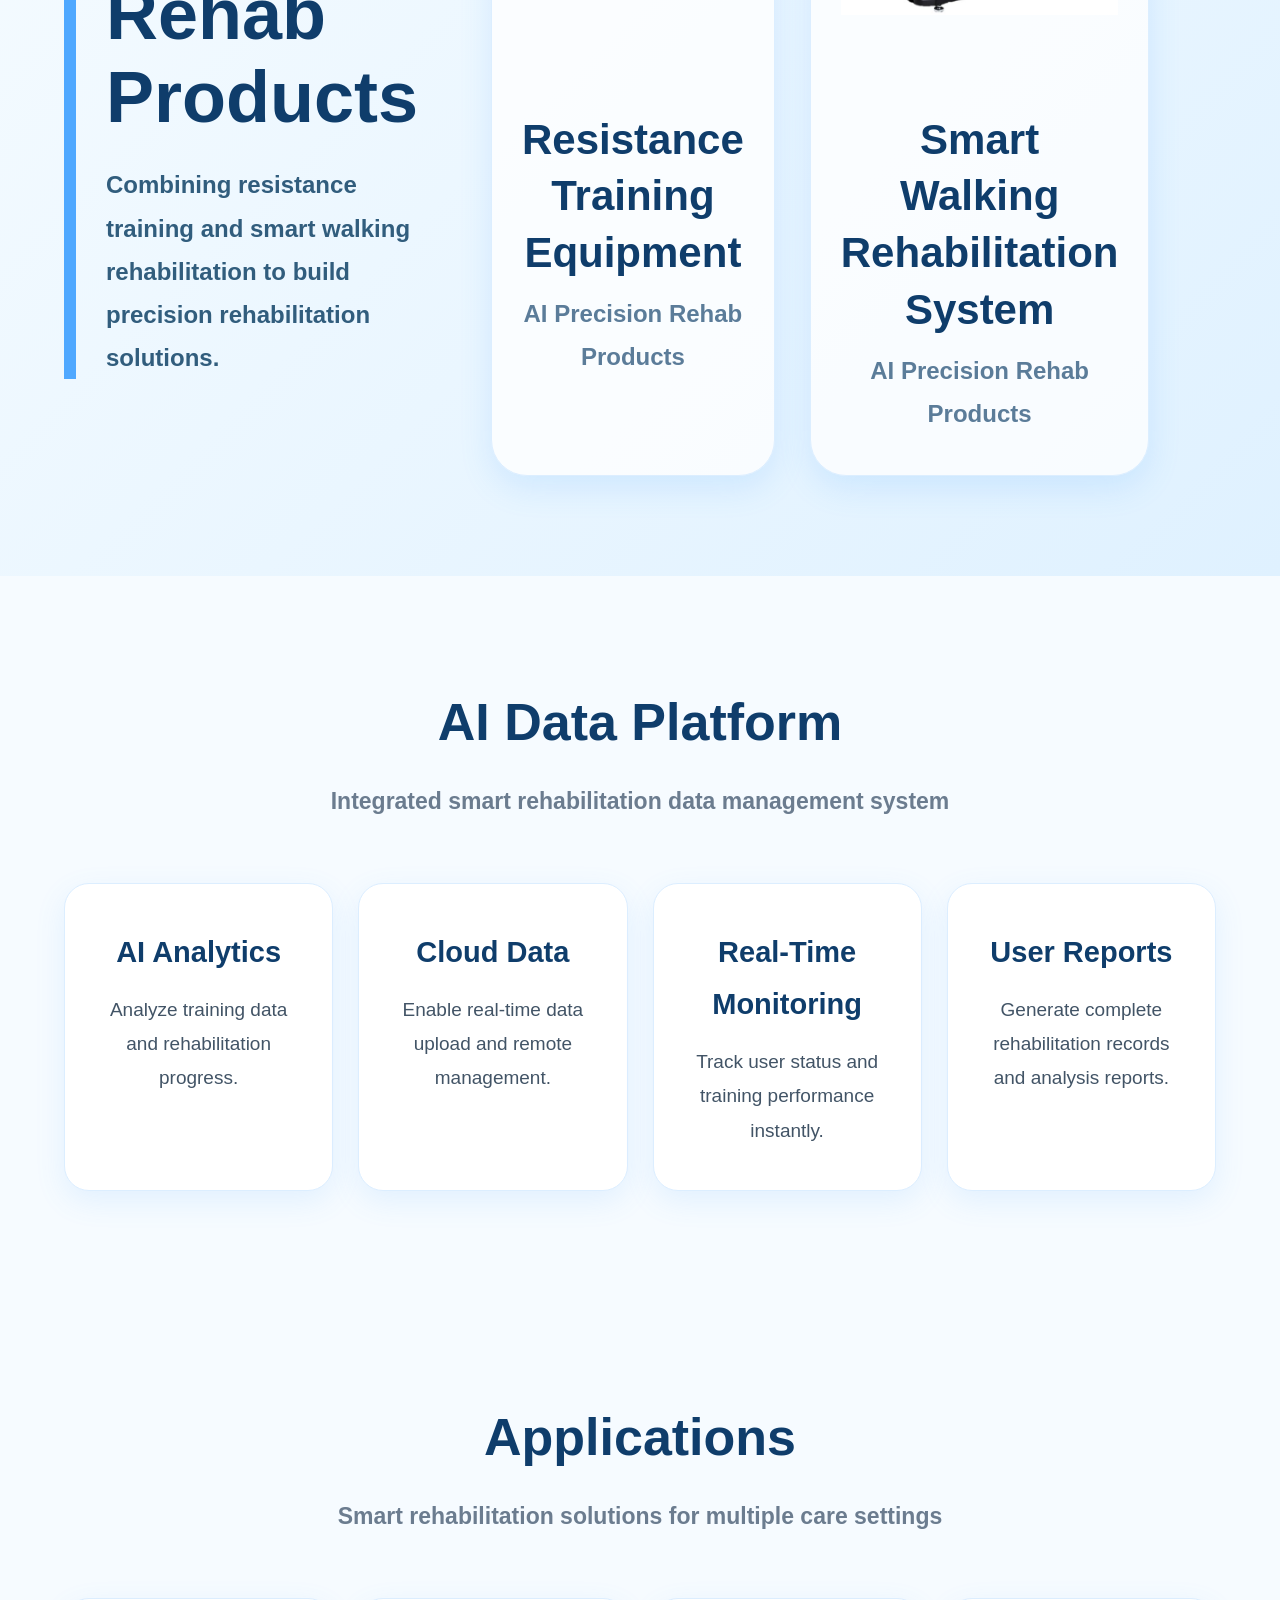
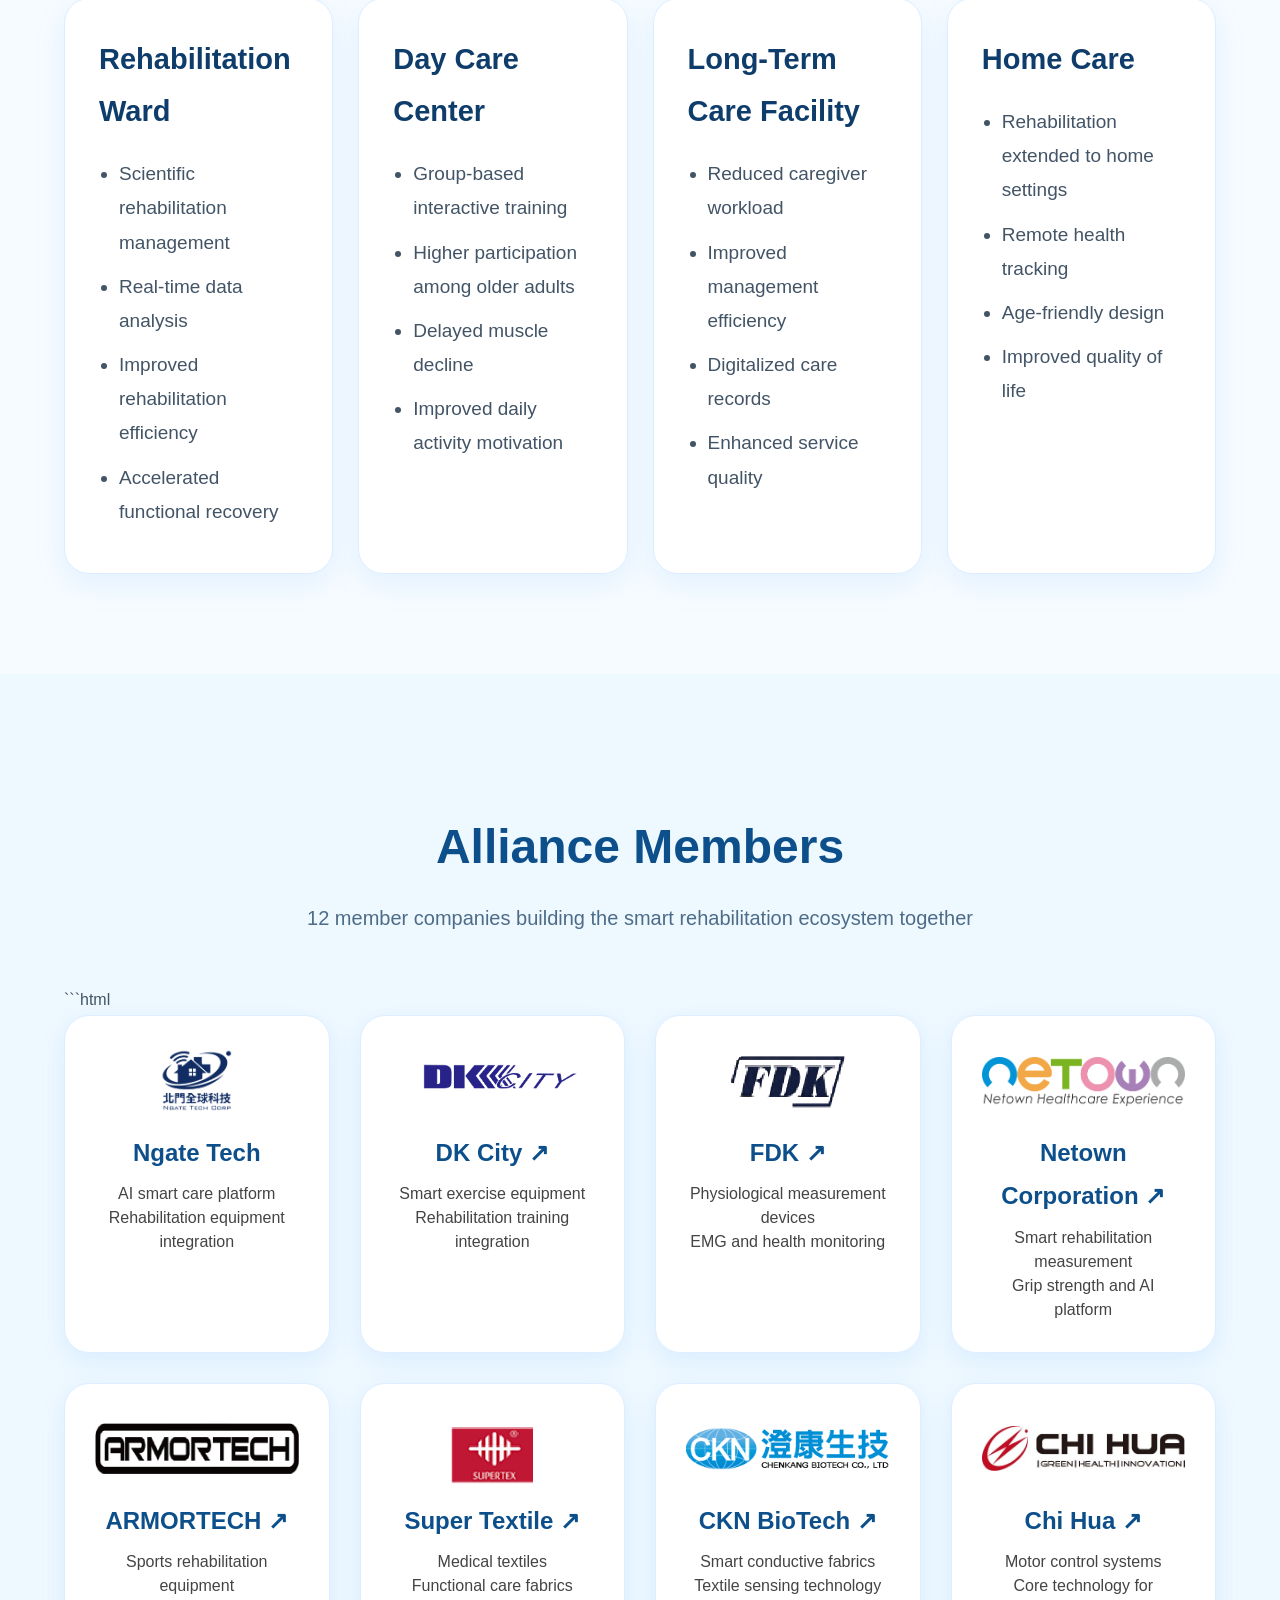
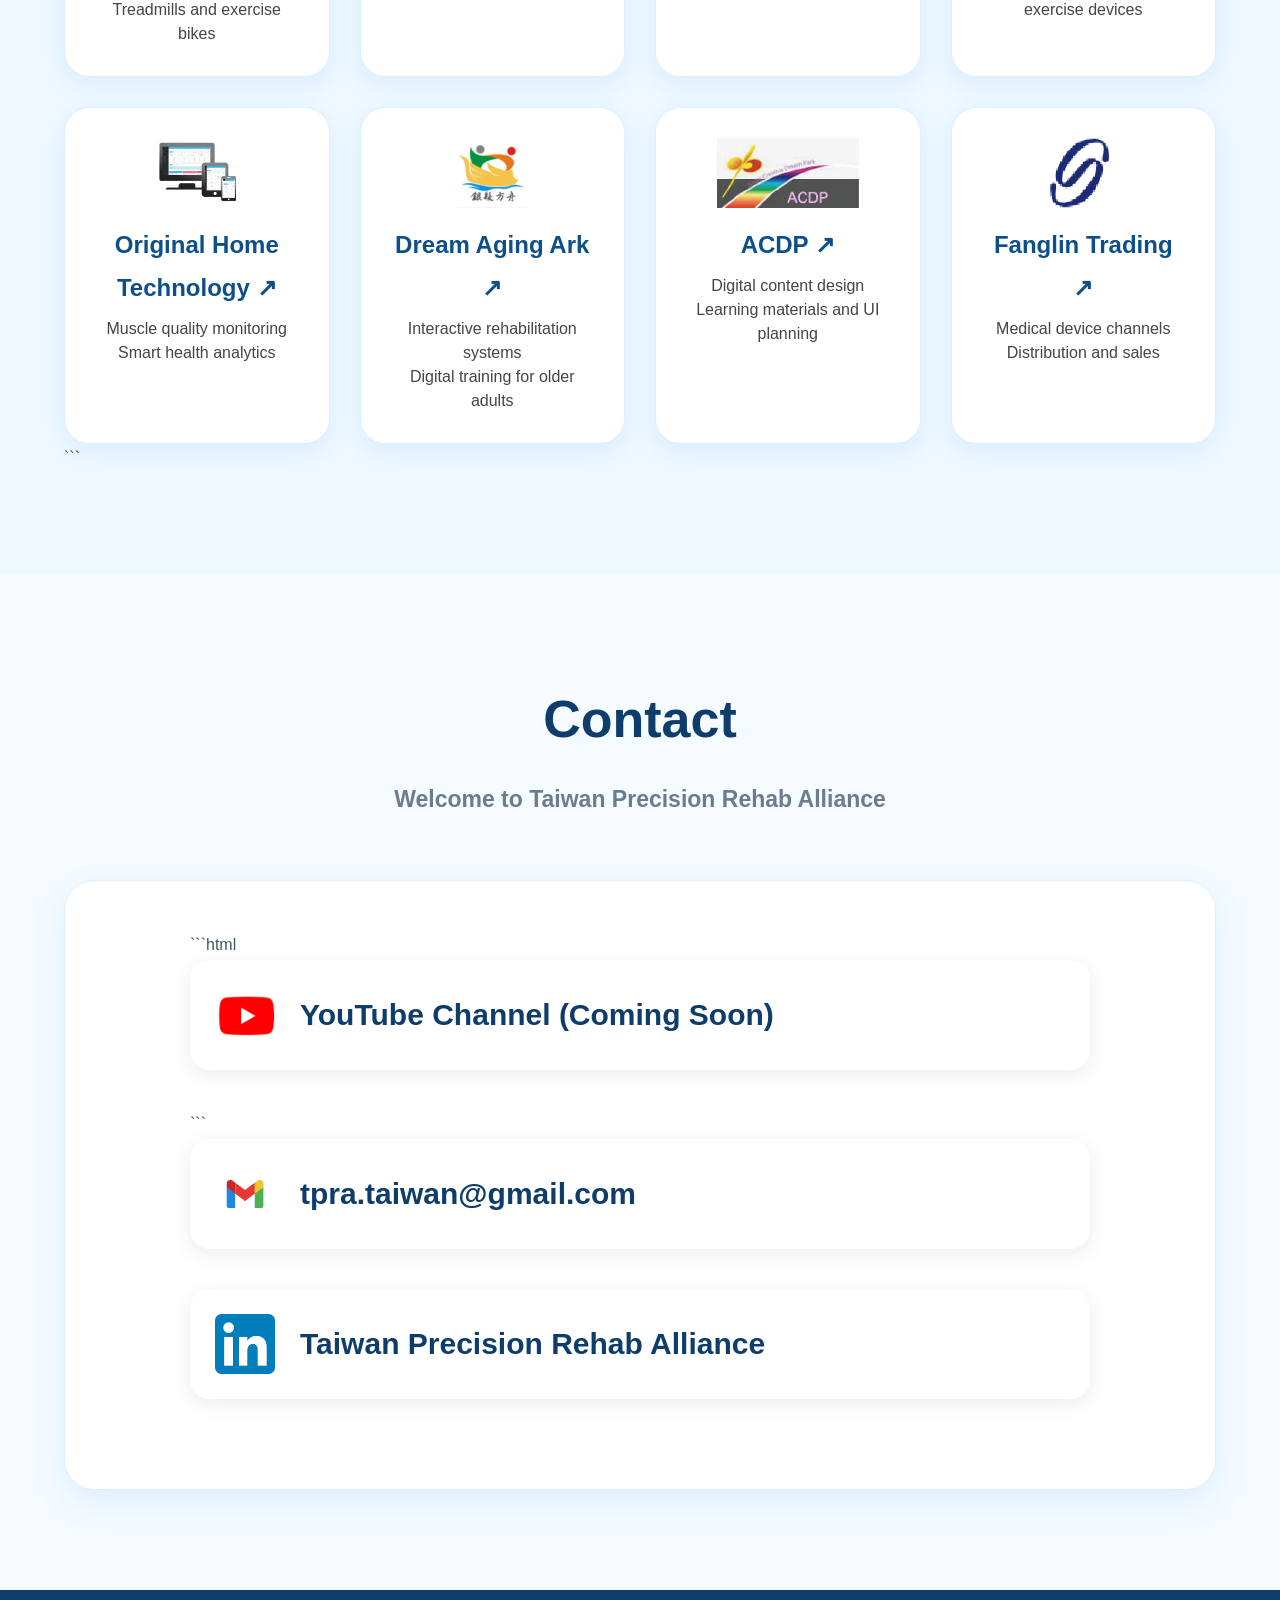
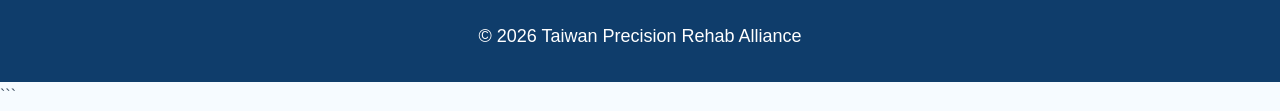
==== commit 391c2f06: "Update alliance member links and contact section" ====
--- a/en.html
+++ b/en.html
@@ -1,3 +1,4 @@
+```html
 <!DOCTYPE html>
 <html lang="en">
 <head>
@@ -40,7 +41,7 @@
     <div class="hero-content">
 
       <h1>
-        AI Precision Rehabilitation<br>
+        AI Precision Rehab Products<br>
         Shaping the Future of Smart Care
       </h1>
 
@@ -145,20 +146,20 @@
 
       <a href="resistance-en.html" class="product-category-card">
         <div class="category-image">
-          <img src="images/chest.jpg" alt="Resistance Training">
+          <img src="images/chest.jpg" alt="Resistance Training Equipment">
         </div>
 
         <h3>Resistance<br>Training Equipment</h3>
-        <p>AI Resistance Rehabilitation Equipment</p>
+        <p>AI Precision Rehab Products</p>
       </a>
 
       <a href="walking-machine-en.html" class="product-category-card">
         <div class="category-image">
-          <img src="images/walking-machine.jpg" alt="Smart Walking Rehabilitation Machine">
+          <img src="images/walking-machine.jpg" alt="Smart Walking Rehabilitation System">
         </div>
 
         <h3>Smart Walking<br>Rehabilitation System</h3>
-        <p>Active-Passive Walking Rehab Machine</p>
+        <p>AI Precision Rehab Products</p>
       </a>
 
     </div>
@@ -264,81 +265,93 @@
       <h2>Alliance Members</h2>
       <p>12 member companies building the smart rehabilitation ecosystem together</p>
 
-      <div class="partner-grid">
-
-        <div class="partner-card">
-          <img src="images/partner-beimen.png" alt="Ngate Tech">
-          <h4>Ngate Tech</h4>
-          <p>AI smart care platform<br>Rehabilitation equipment integration</p>
-        </div>
-
-        <div class="partner-card">
-          <img src="images/partner-dkcity.png" alt="DK City">
-          <h4>DK City</h4>
-          <p>Smart exercise equipment<br>Rehabilitation training integration</p>
-        </div>
-
-        <div class="partner-card">
-          <img src="images/partner-fdk.png" alt="FDK">
-          <h4>FDK</h4>
-          <p>Physiological measurement devices<br>EMG and health monitoring</p>
-        </div>
-
-        <div class="partner-card">
-          <img src="images/partner-netown.png" alt="Netown Corporation">
-          <h4>Netown Corporation</h4>
-          <p>Smart rehabilitation measurement<br>Grip strength and AI platform</p>
-        </div>
-
-        <div class="partner-card">
-          <img src="images/partner-armortech.png" alt="ARMORTECH">
-          <h4>ARMORTECH</h4>
-          <p>Sports rehabilitation equipment<br>Treadmills and exercise bikes</p>
-        </div>
-
-        <div class="partner-card">
-          <img src="images/partner-supertex.png" alt="Super Textile">
-          <h4>Super Textile</h4>
-          <p>Medical textiles<br>Functional care fabrics</p>
-        </div>
-
-        <div class="partner-card">
-          <img src="images/partner-ckn.png" alt="CKN BioTech">
-          <h4>CKN BioTech</h4>
-          <p>Smart conductive fabrics<br>Textile sensing technology</p>
-        </div>
-
-        <div class="partner-card">
-          <img src="images/partner-chihua.png" alt="Chi Hua">
-          <h4>Chi Hua</h4>
-          <p>Motor control systems<br>Core technology for exercise devices</p>
-        </div>
-
-        <div class="partner-card">
-          <img src="images/partner-originalhome.png" alt="Original Home Technology">
-          <h4>Original Home Technology</h4>
-          <p>Muscle quality monitoring<br>Smart health analytics</p>
-        </div>
-
-        <div class="partner-card">
-          <img src="images/partner-dream.png" alt="Dream Aging Ark">
-          <h4>Dream Aging Ark</h4>
-          <p>Interactive rehabilitation systems<br>Digital training for older adults</p>
-        </div>
-
-        <div class="partner-card">
-          <img src="images/partner-acdp.png" alt="ACDP">
-          <h4>ACDP</h4>
-          <p>Digital content design<br>Learning materials and UI planning</p>
-        </div>
-
-        <div class="partner-card">
-          <img src="images/partner-fanglin.png" alt="Fanglin Trading">
-          <h4>Fanglin Trading</h4>
-          <p>Medical device channels<br>Distribution and sales</p>
-        </div>
-
-      </div>
+      ```html
+<div class="partner-grid">
+
+  <div class="partner-card">
+    <img src="images/partner-beimen.png" alt="Ngate Tech">
+    <h4>Ngate Tech</h4>
+    <p>AI smart care platform<br>Rehabilitation equipment integration</p>
+      </div>
+
+      <a href="https://www.dkcity.com" target="_blank" class="partner-card">
+        <img src="images/partner-dkcity.png" alt="DK City">
+        <h4>DK City ↗</h4>
+        <p>Smart exercise equipment<br>Rehabilitation training integration</p>
+      </a>
+
+      <a href="https://www.facebook.com/p/%E7%A6%8F%E9%81%94%E5%BA%B7%E7%A7%91%E6%8A%80%E6%9C%89%E9%99%90%E5%85%AC%E5%8F%B8-100057205220270/?locale=zh_TW"
+        target="_blank" class="partner-card">
+        <img src="images/partner-fdk.png" alt="FDK">
+        <h4>FDK ↗</h4>
+        <p>Physiological measurement devices<br>EMG and health monitoring</p>
+      </a>
+
+      <a href="https://netown.tw" target="_blank" class="partner-card">
+        <img src="images/partner-netown.png" alt="Netown Corporation">
+        <h4>Netown Corporation ↗</h4>
+        <p>Smart rehabilitation measurement<br>Grip strength and AI platform</p>
+      </a>
+
+      <a href="https://www.sports.org.tw/c/member_1.asp?m_table=1&sour=search&m_id=100"
+        target="_blank" class="partner-card">
+        <img src="images/partner-armortech.png" alt="ARMORTECH">
+        <h4>ARMORTECH ↗</h4>
+        <p>Sports rehabilitation equipment<br>Treadmills and exercise bikes</p>
+      </a>
+
+      <a href="https://www.supertextile.com/zh-tw/"
+        target="_blank" class="partner-card">
+        <img src="images/partner-supertex.png" alt="Super Textile">
+        <h4>Super Textile ↗</h4>
+        <p>Medical textiles<br>Functional care fabrics</p>
+      </a>
+
+      <a href="https://tn99.com.tw/product_list.php"
+        target="_blank" class="partner-card">
+        <img src="images/partner-ckn.png" alt="CKN BioTech">
+        <h4>CKN BioTech ↗</h4>
+        <p>Smart conductive fabrics<br>Textile sensing technology</p>
+      </a>
+
+      <a href="https://www.southbiz.com.tw/TWtrader/more?id=7cbcba03c6844fb8a45b2282aa2e427b"
+        target="_blank" class="partner-card">
+        <img src="images/partner-chihua.png" alt="Chi Hua">
+        <h4>Chi Hua ↗</h4>
+        <p>Motor control systems<br>Core technology for exercise devices</p>
+      </a>
+
+      <a href="https://twincn.com/item.aspx?no=27337914"
+        target="_blank" class="partner-card">
+        <img src="images/partner-originalhome.png" alt="Original Home Technology">
+        <h4>Original Home Technology ↗</h4>
+        <p>Muscle quality monitoring<br>Smart health analytics</p>
+      </a>
+
+      <a href="https://www.elderly-ark.com/"
+        target="_blank" class="partner-card">
+        <img src="images/partner-dream.png" alt="Dream Aging Ark">
+        <h4>Dream Aging Ark ↗</h4>
+        <p>Interactive rehabilitation systems<br>Digital training for older adults</p>
+      </a>
+
+      <a href="https://info.technews.tw/company/70489480-%E5%A4%A9%E4%BD%BF%E5%AD%B8%E5%9C%92%E7%B6%B2%E8%B7%AF%E8%82%A1%E4%BB%BD%E6%9C%89%E9%99%90%E5%85%AC%E5%8F%B8"
+        target="_blank" class="partner-card">
+        <img src="images/partner-acdp.png" alt="ACDP">
+        <h4>ACDP ↗</h4>
+        <p>Digital content design<br>Learning materials and UI planning</p>
+      </a>
+
+      <a href="https://sansome.com.tw/"
+        target="_blank" class="partner-card">
+        <img src="images/partner-fanglin.png" alt="Fanglin Trading">
+        <h4>Fanglin Trading ↗</h4>
+        <p>Medical device channels<br>Distribution and sales</p>
+      </a>
+
+    </div>
+    ```
+
 
     </div>
 
@@ -356,6 +369,18 @@
     <div class="contact-box">
 
       <div class="contact-social">
+          ```html
+          <div class="contact-item">
+            <img src="images/icon-youtube.png" alt="YouTube">
+
+            <a href="#">
+
+              YouTube Channel (Coming Soon)
+
+            </a>
+          </div>
+          ```
+
 
         <div class="contact-item">
           <img src="images/icon-mail.png" alt="Email">
@@ -383,4 +408,5 @@
 </footer>
 
 </body>
-</html>+</html>
+```
--- a/style.css
+++ b/style.css
@@ -752,8 +752,33 @@
 
 @media(max-width:768px){
 
+  .navbar{
+    display:flex;
+    flex-direction:column;
+    align-items:flex-start;
+    gap:14px;
+    min-height:auto;
+  }
+
   nav{
+    display:flex;
+    width:100%;
+    overflow-x:auto;
+    justify-content:flex-start;
+    gap:10px;
+    flex-wrap:nowrap;
+    padding-bottom:8px;
+  }
+
+  nav::-webkit-scrollbar{
     display:none;
+  }
+
+  nav a{
+    flex:0 0 auto;
+    white-space:nowrap;
+    font-size:15px;
+    padding:9px 18px;
   }
 
   .logo-img{
@@ -761,12 +786,12 @@
   }
 
   .logo-text{
-    font-size:15px;
-  }
-
-  .logo-text span{
-    font-size:16px;
-  }
+  font-size:15px;
+}
+
+.logo-text span{
+  font-size:16px;
+}
 
   .hero{
     min-height:560px;
@@ -928,4 +953,14 @@
   line-height:1.7;
   max-width:820px;
   font-weight:600;
-}+}
+
+.partner-card{
+    text-decoration:none;
+    color:inherit;
+}
+
+.partner-card:hover{
+    transform:translateY(-5px);
+    box-shadow:0 10px 25px rgba(0,0,0,.15);
+}
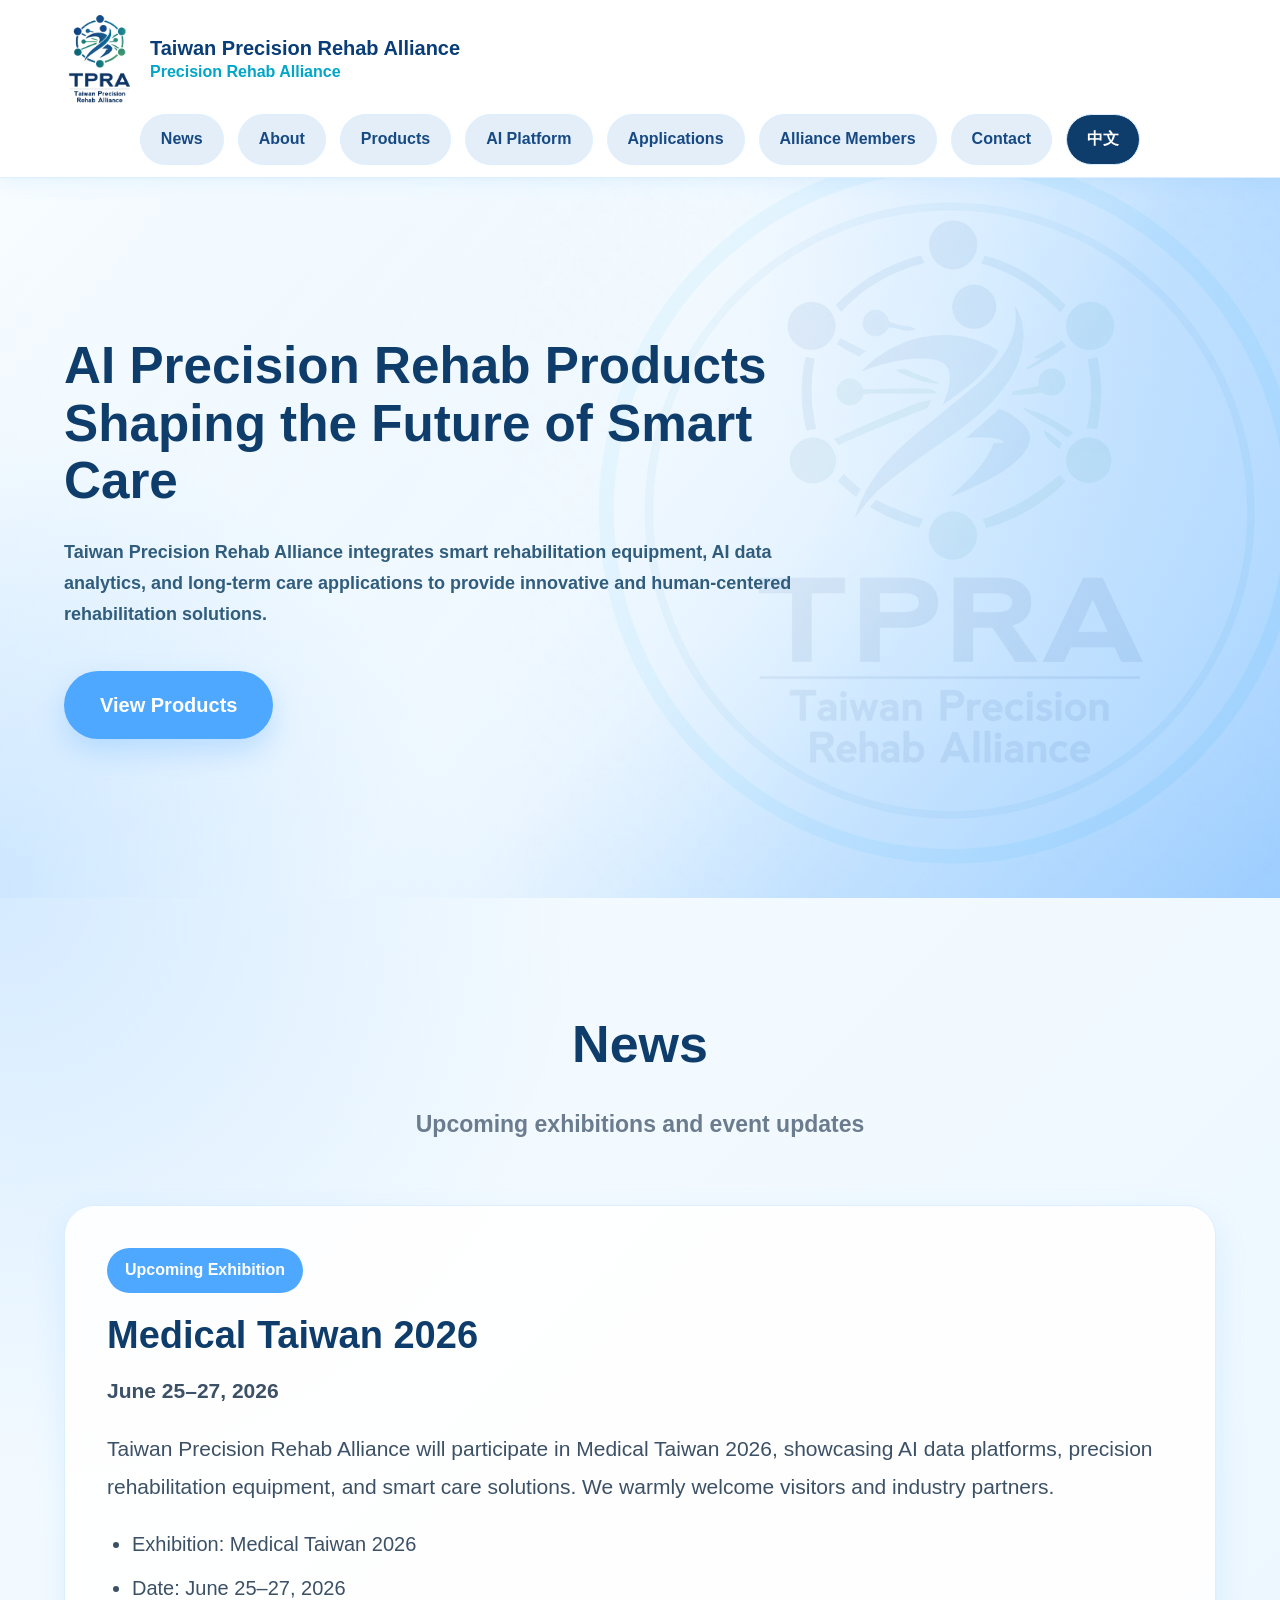
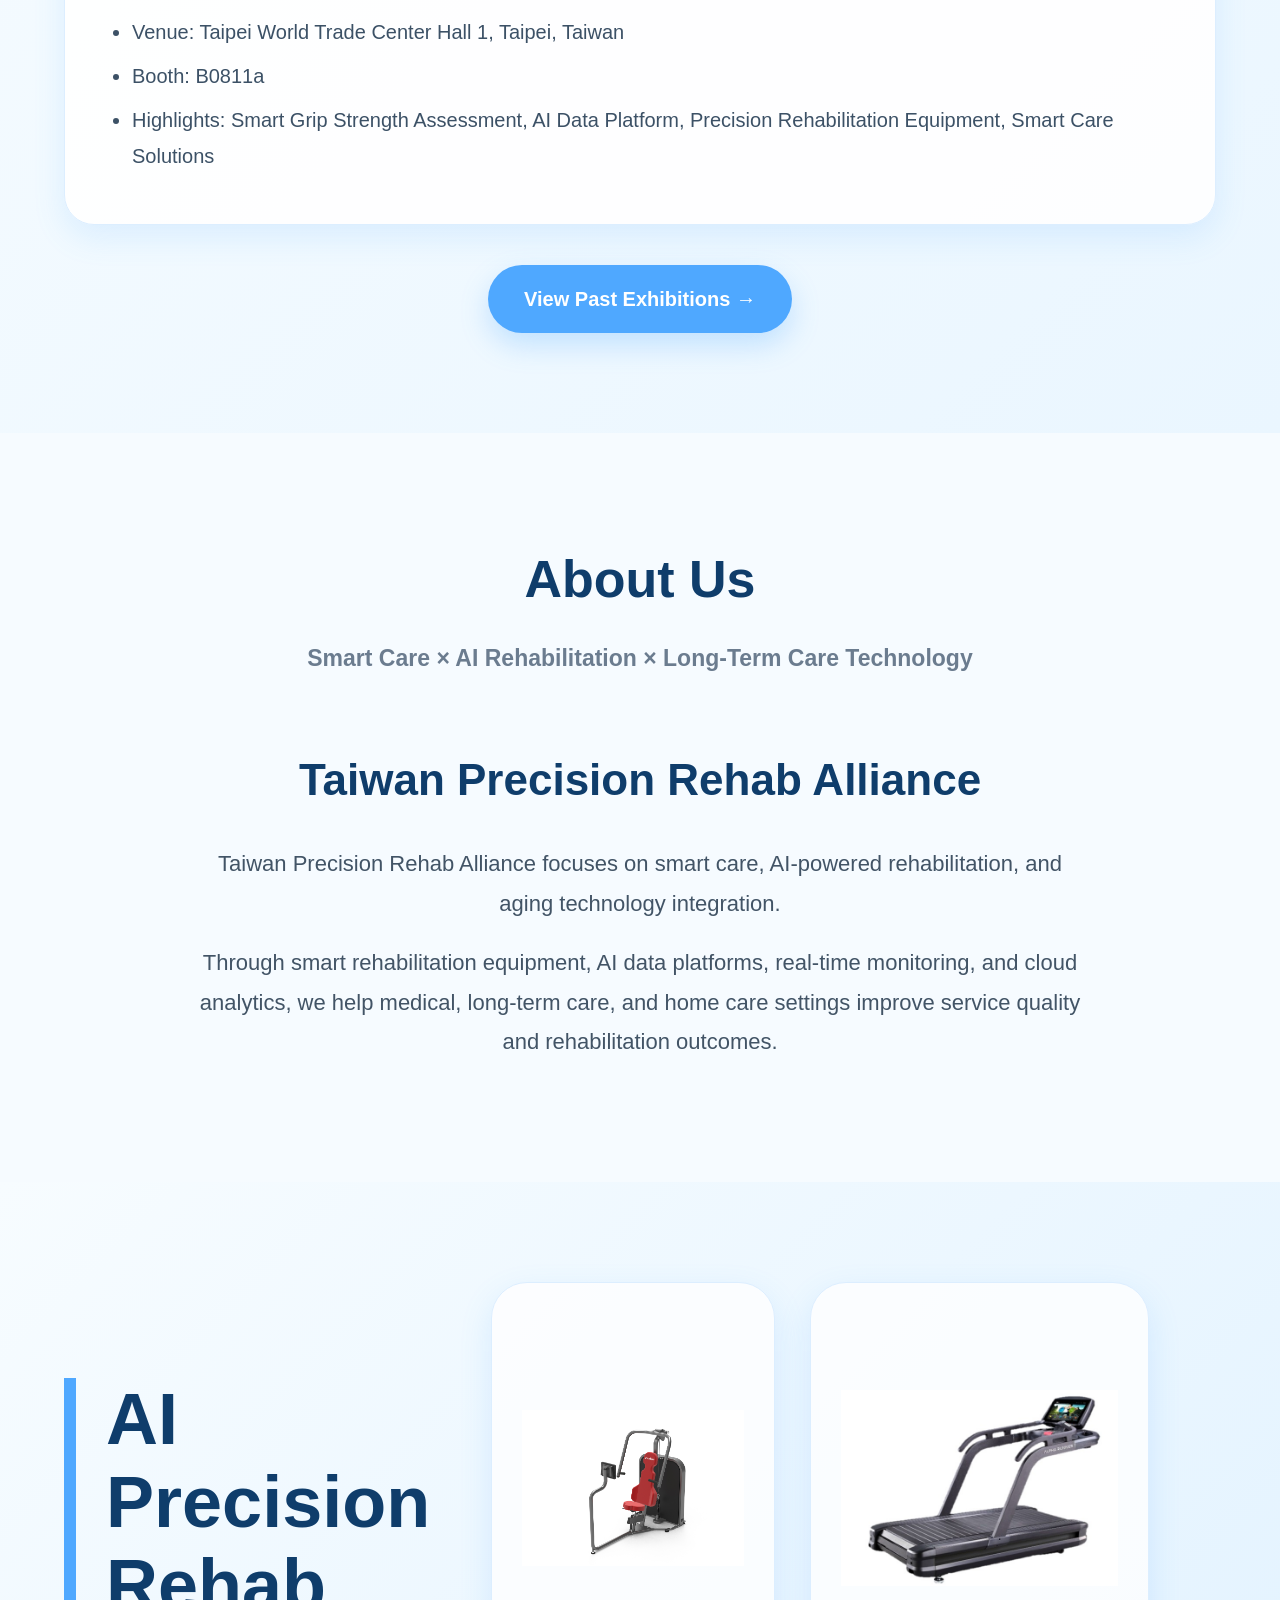
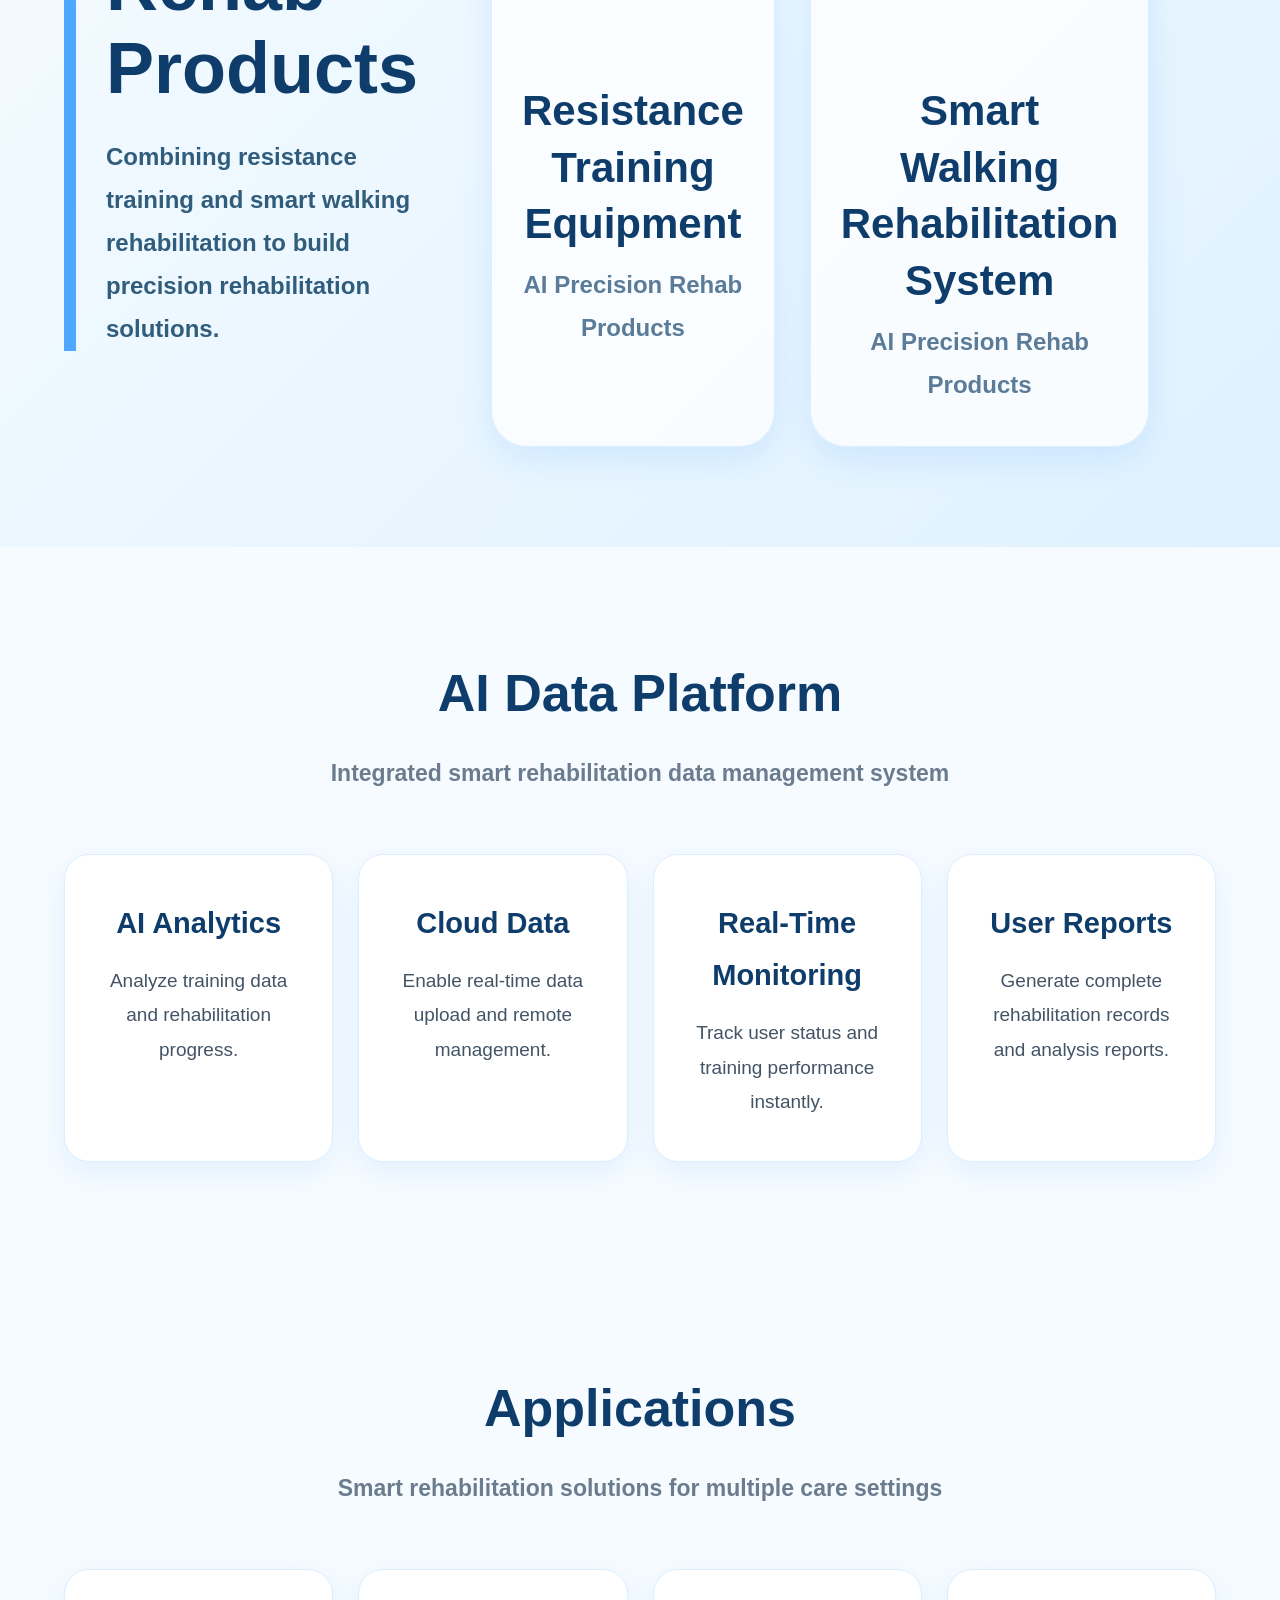
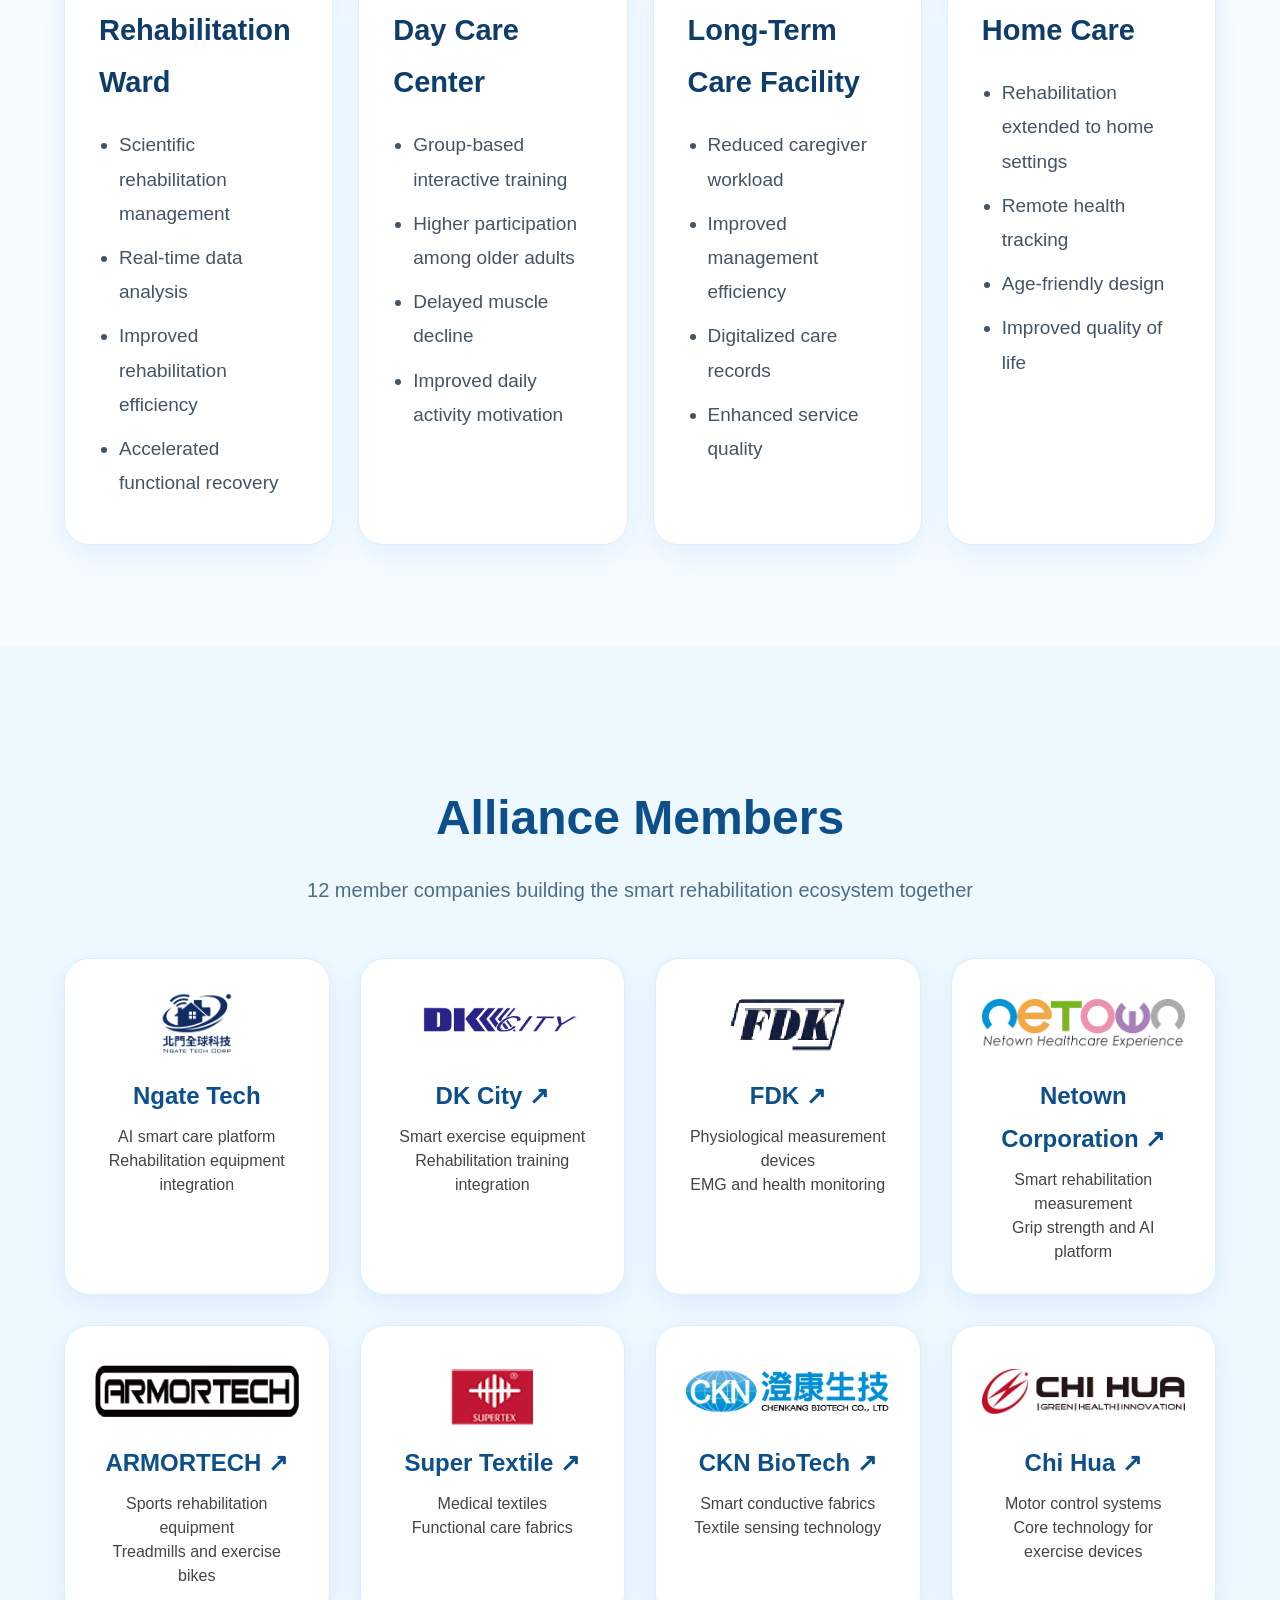
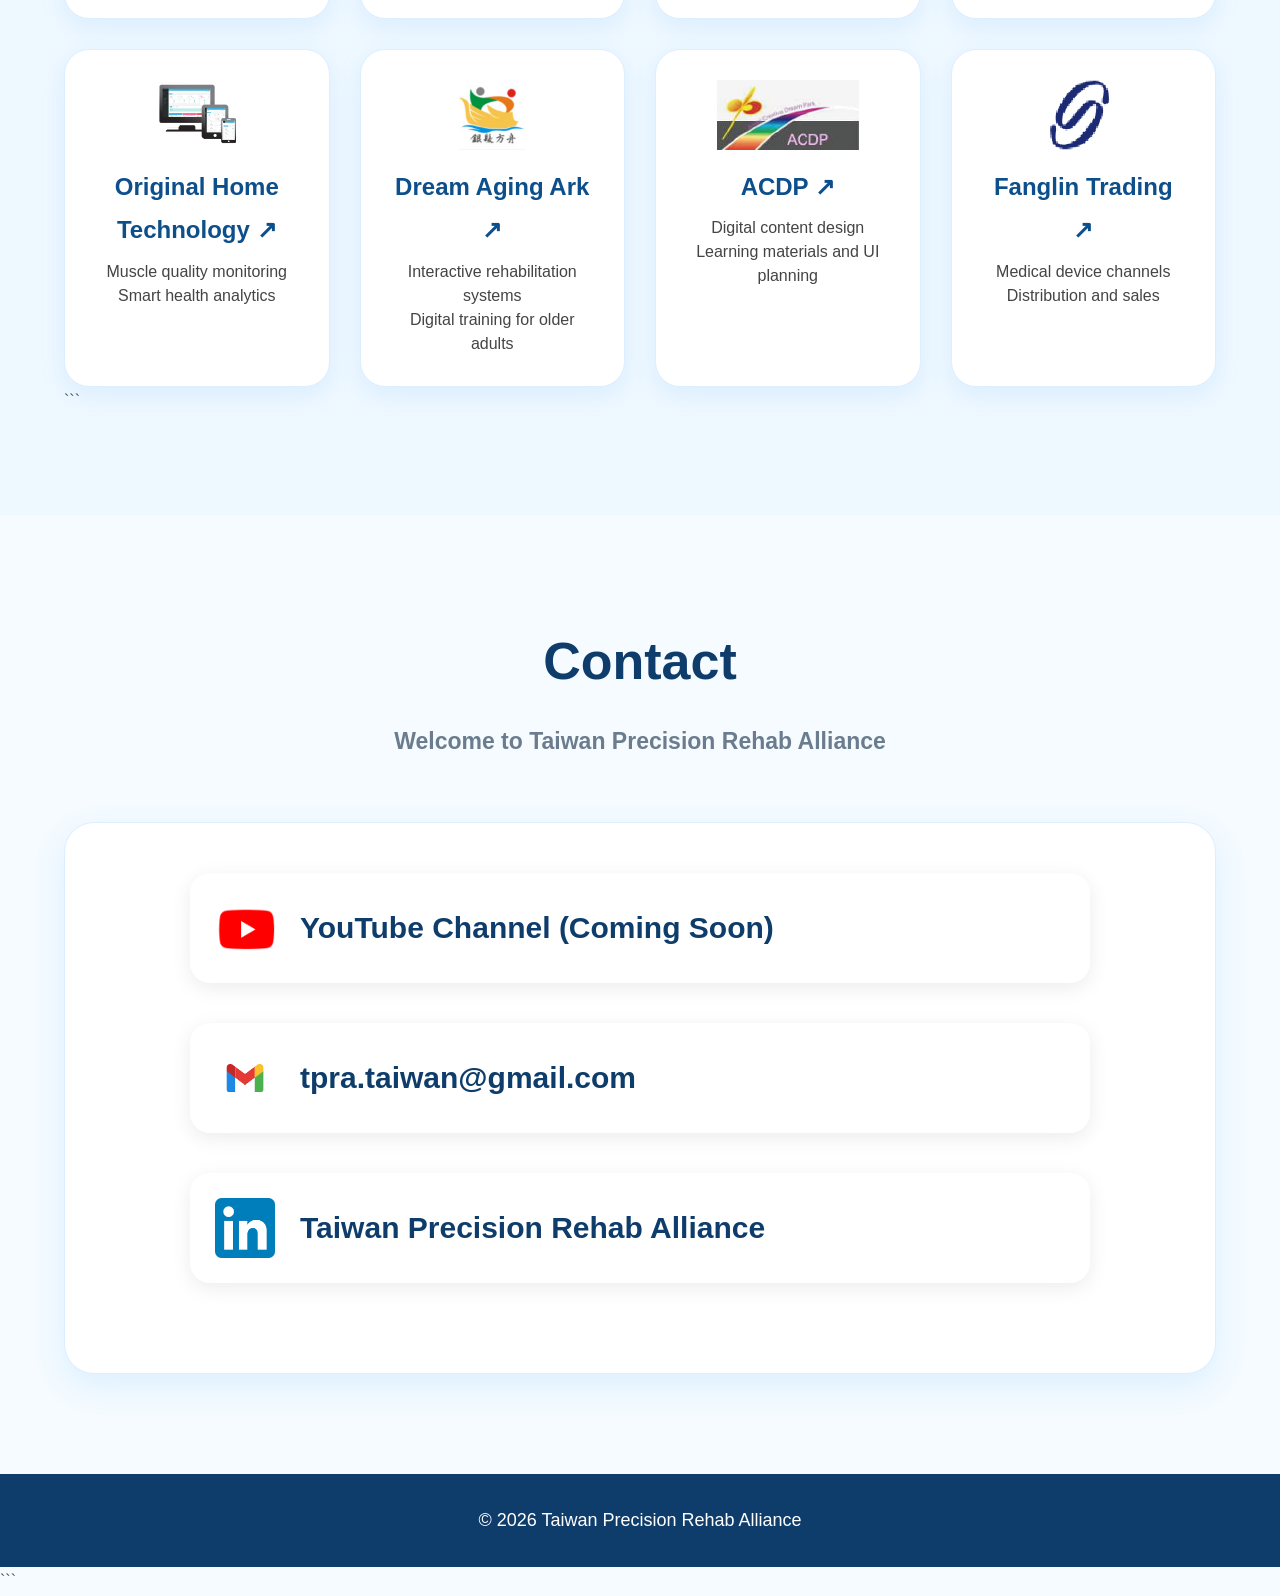
==== commit 3238c658: "Update alliance members website links" ====
--- a/en.html
+++ b/en.html
@@ -1,4 +1,3 @@
-```html
 <!DOCTYPE html>
 <html lang="en">
 <head>
@@ -265,7 +264,7 @@
       <h2>Alliance Members</h2>
       <p>12 member companies building the smart rehabilitation ecosystem together</p>
 
-      ```html
+      
 <div class="partner-grid">
 
   <div class="partner-card">
@@ -369,17 +368,17 @@
     <div class="contact-box">
 
       <div class="contact-social">
-          ```html
+          
           <div class="contact-item">
             <img src="images/icon-youtube.png" alt="YouTube">
 
-            <a href="#">
+            <a href="https://www.youtube.com/@TPRA-tw">
 
               YouTube Channel (Coming Soon)
 
             </a>
           </div>
-          ```
+          
 
 
         <div class="contact-item">
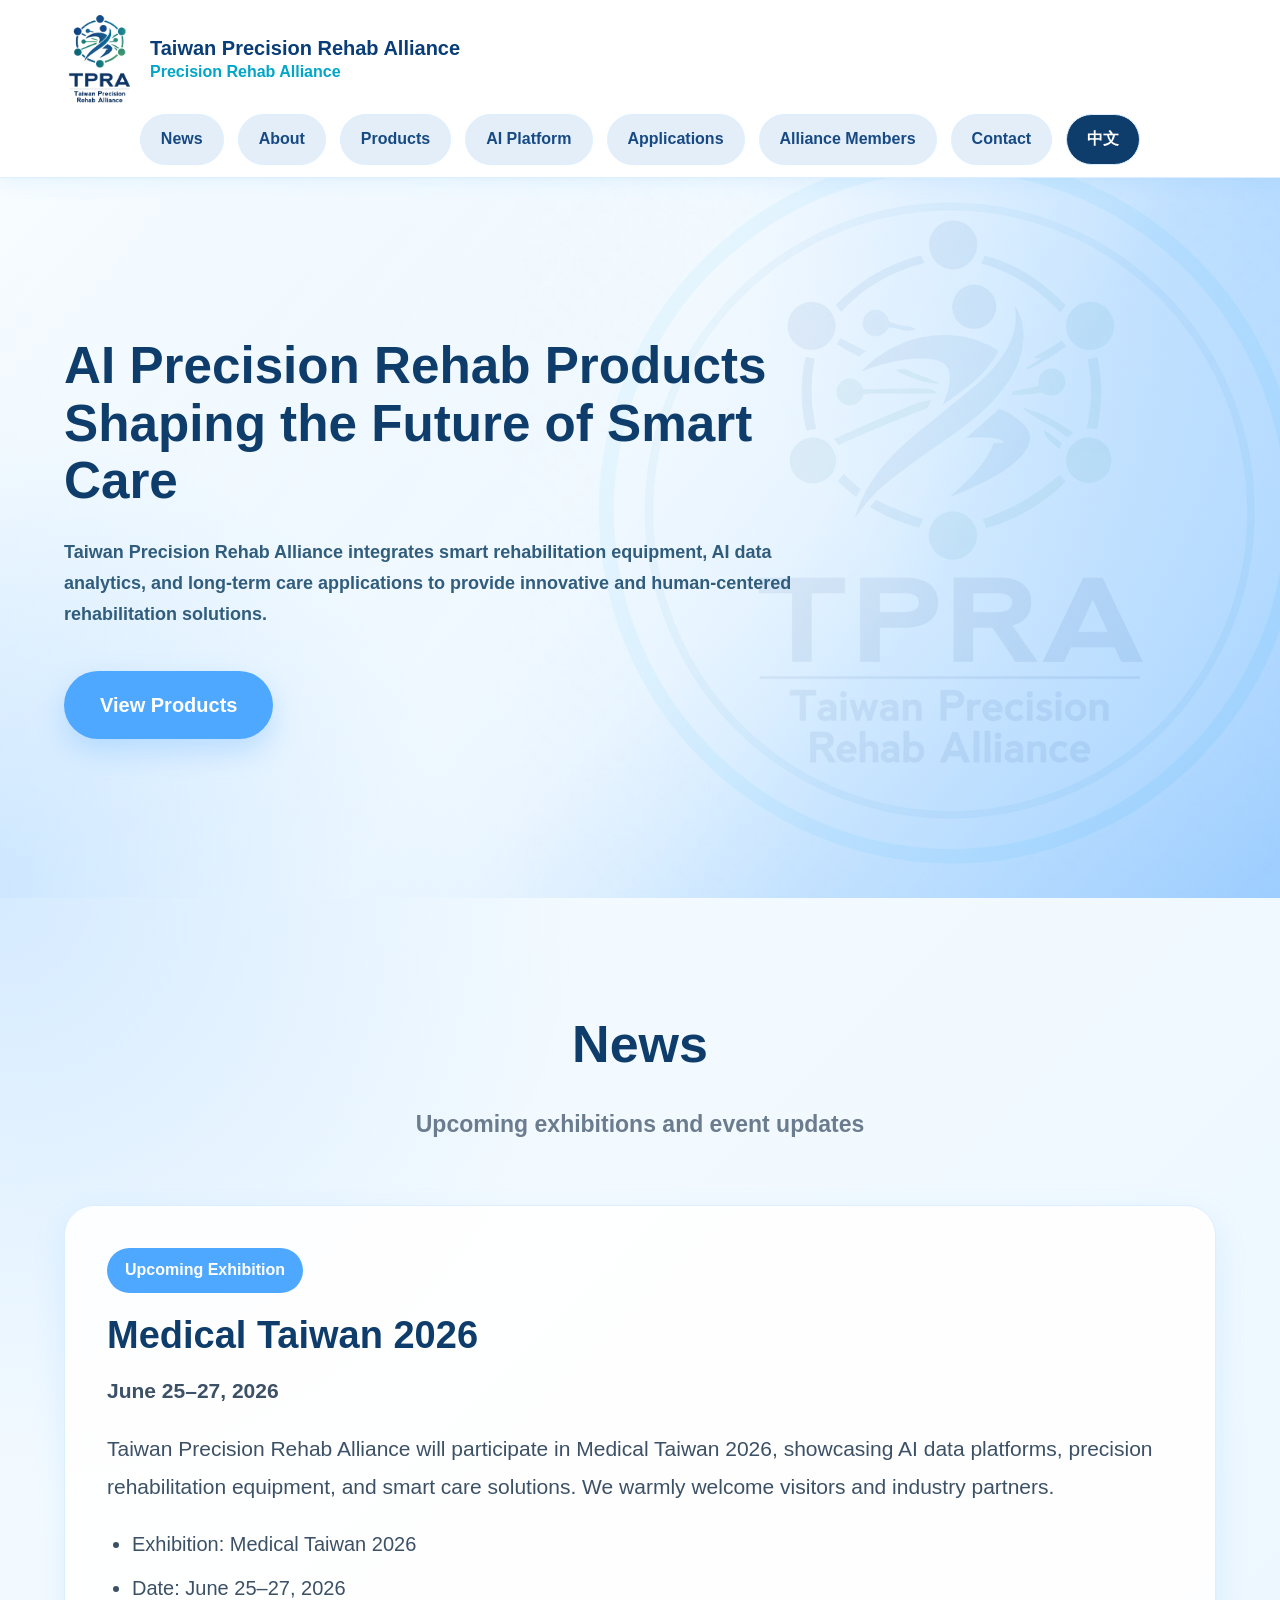
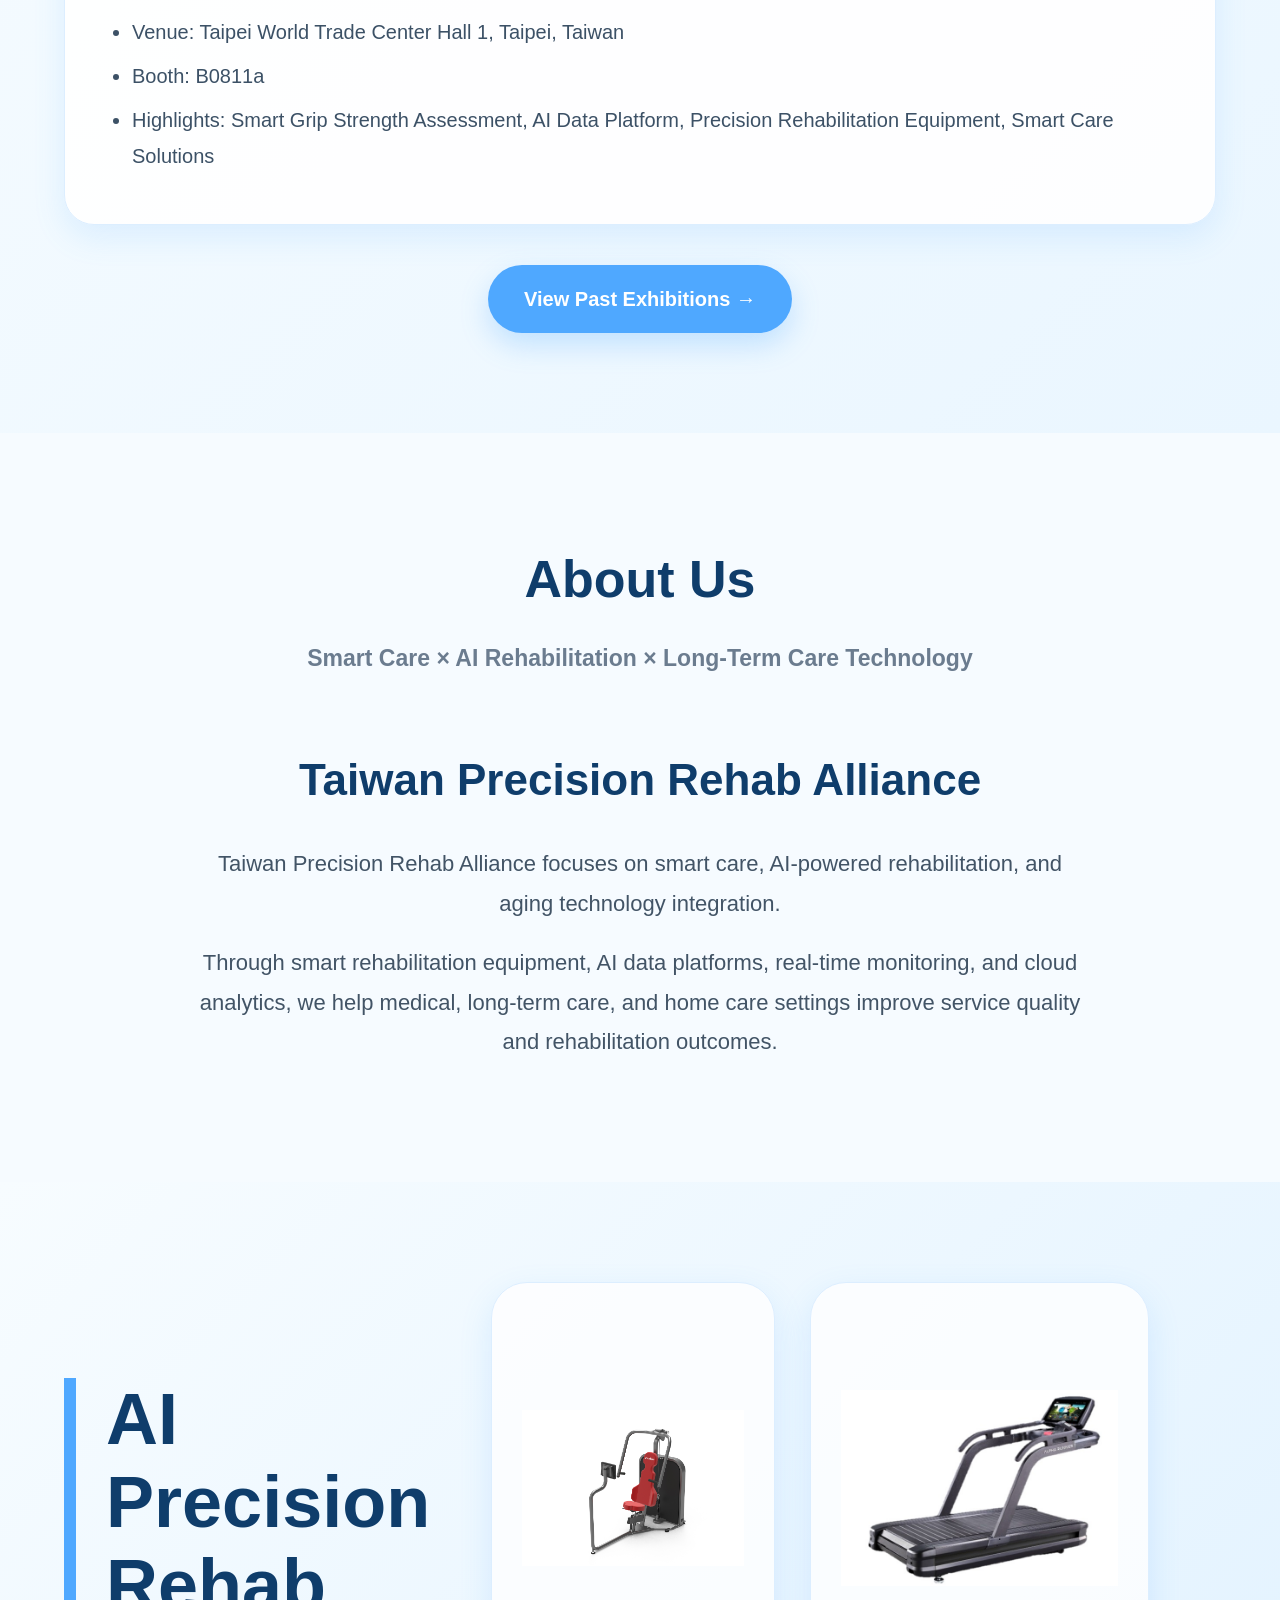
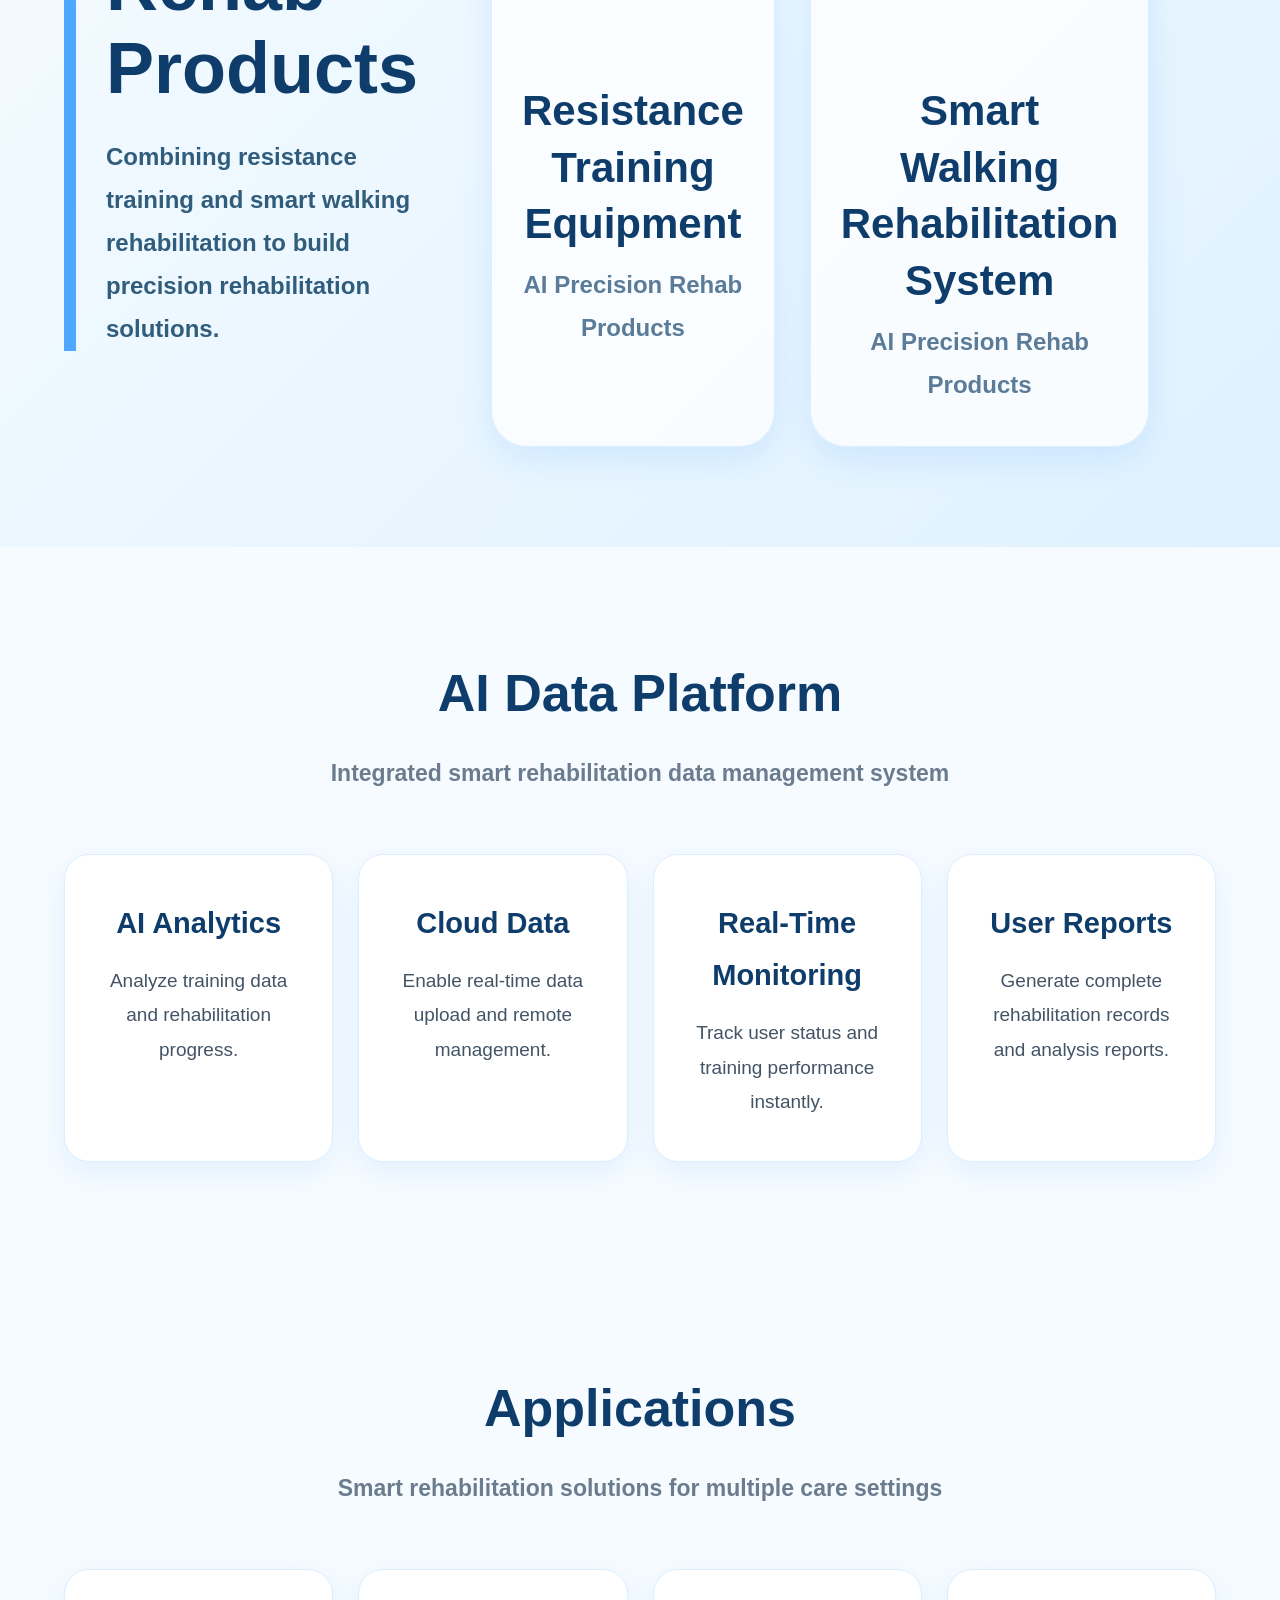
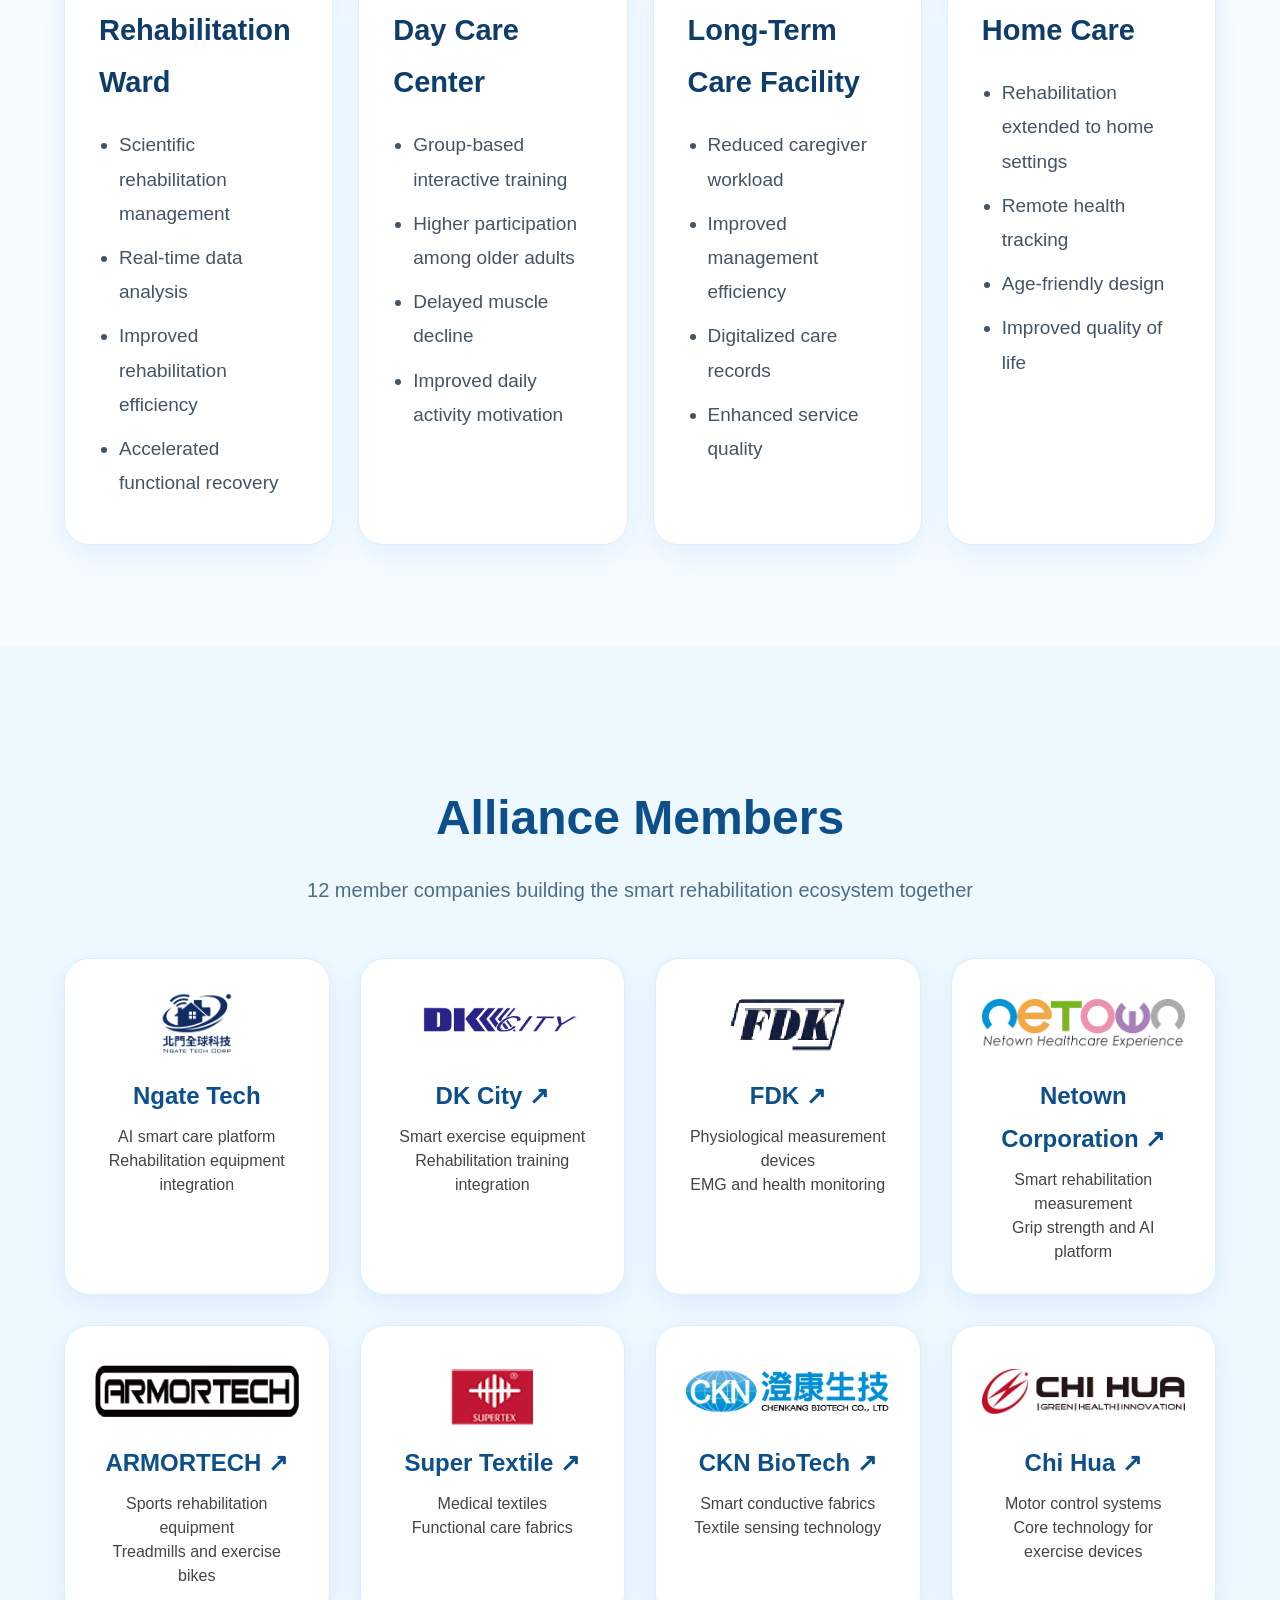
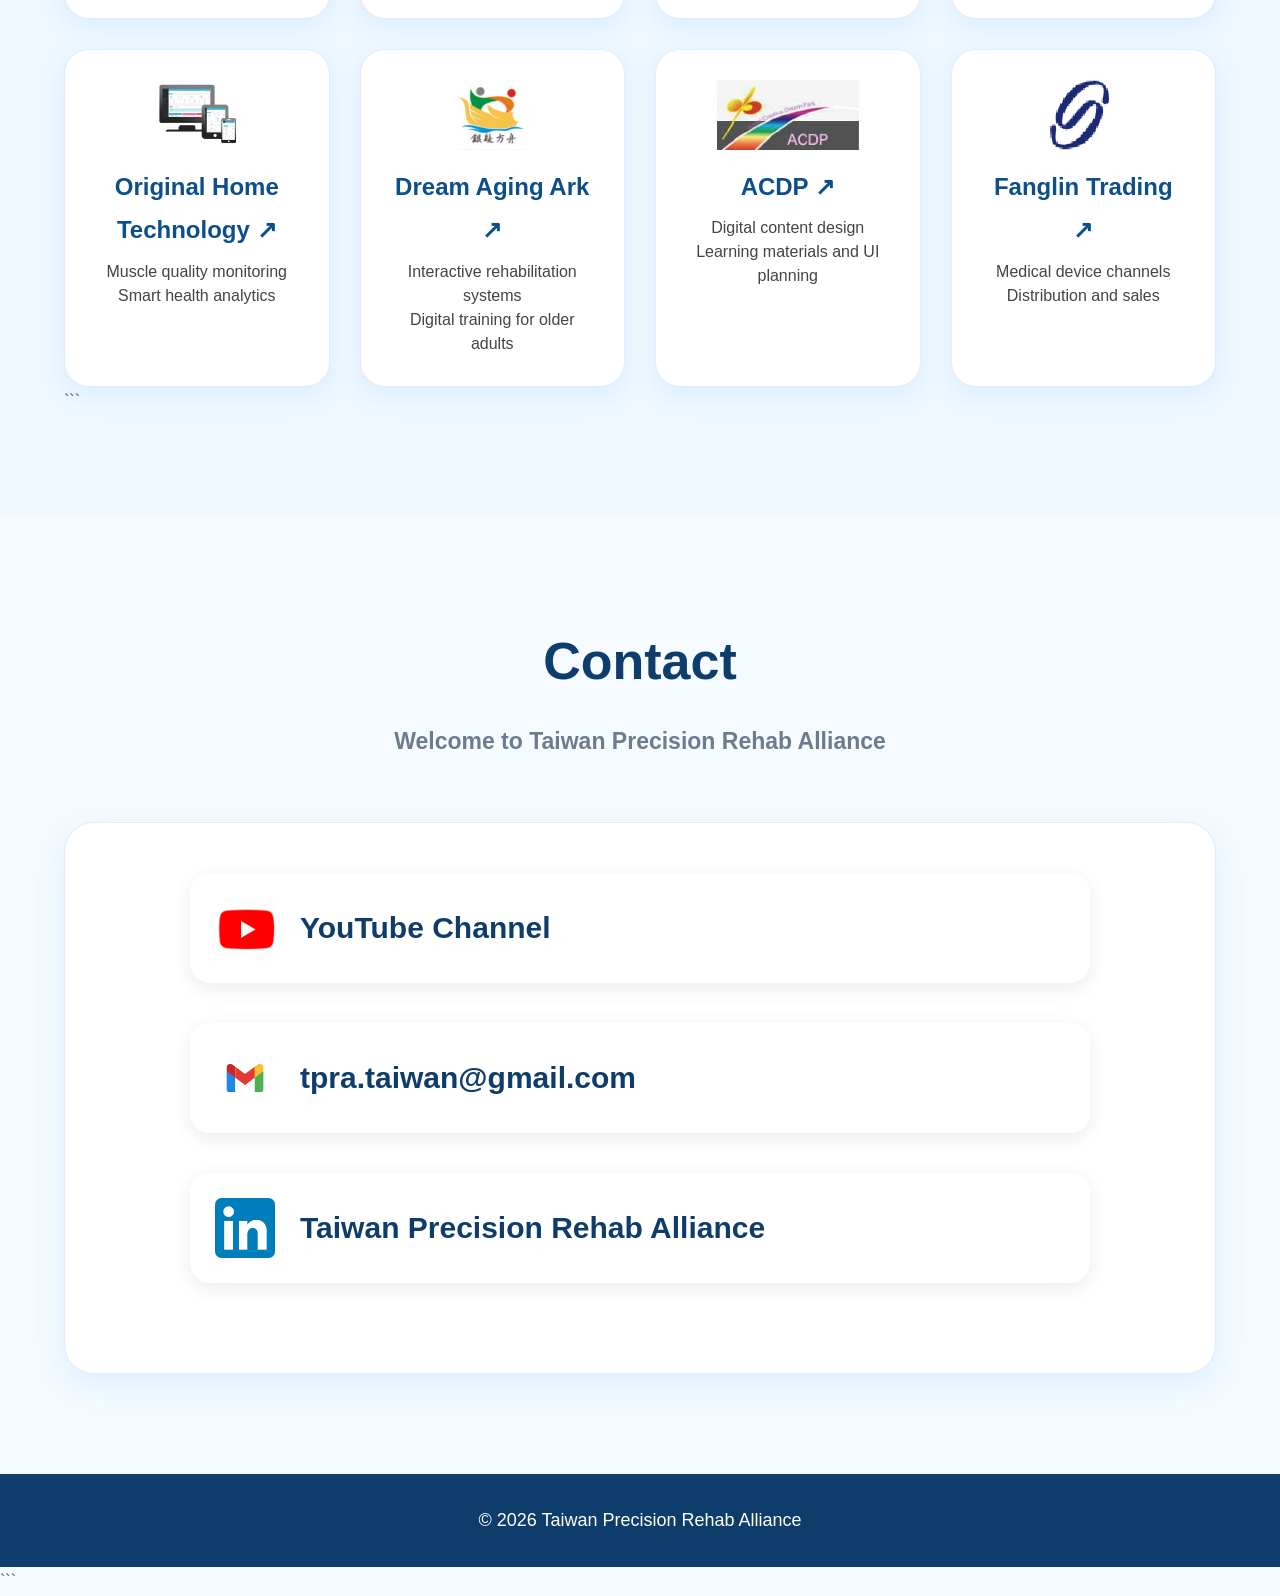
==== commit b3a2f540: "Update alliance members website links" ====
--- a/en.html
+++ b/en.html
@@ -374,7 +374,7 @@
 
             <a href="https://www.youtube.com/@TPRA-tw">
 
-              YouTube Channel (Coming Soon)
+              YouTube Channel
 
             </a>
           </div>
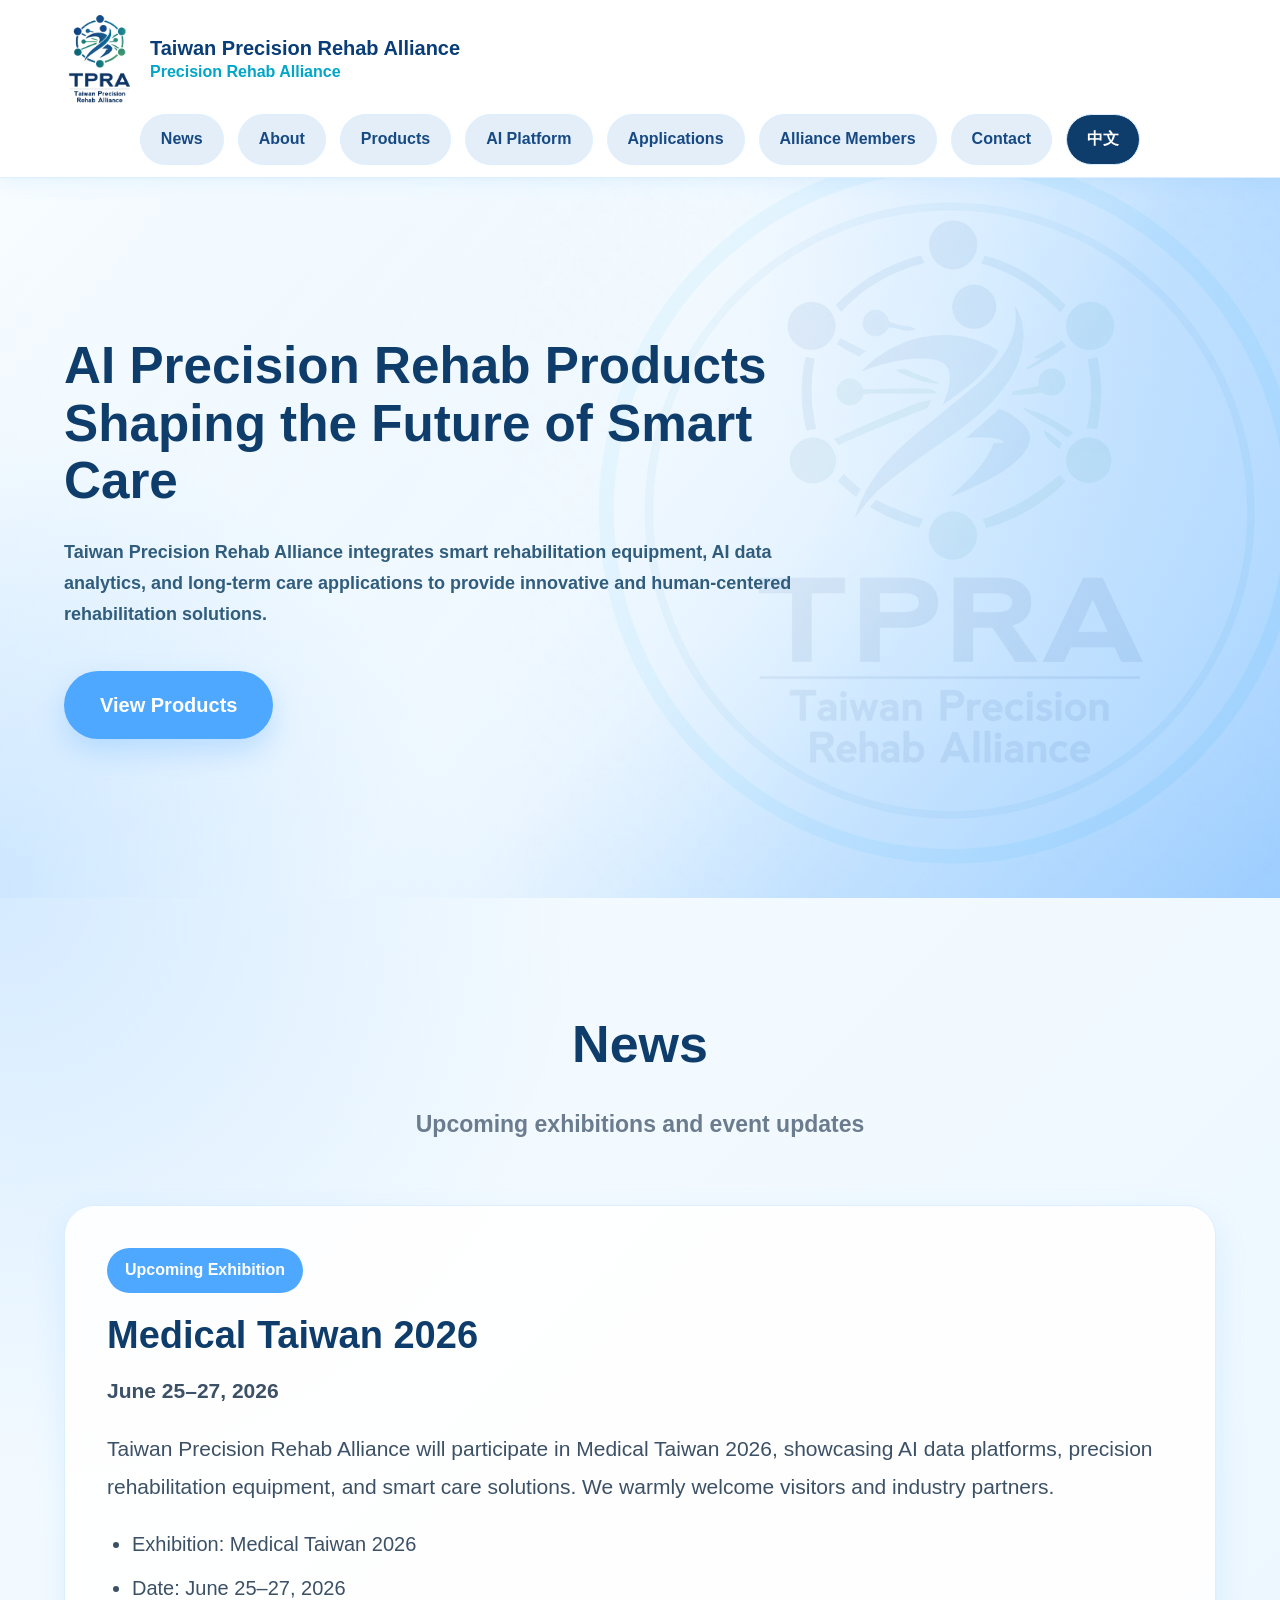
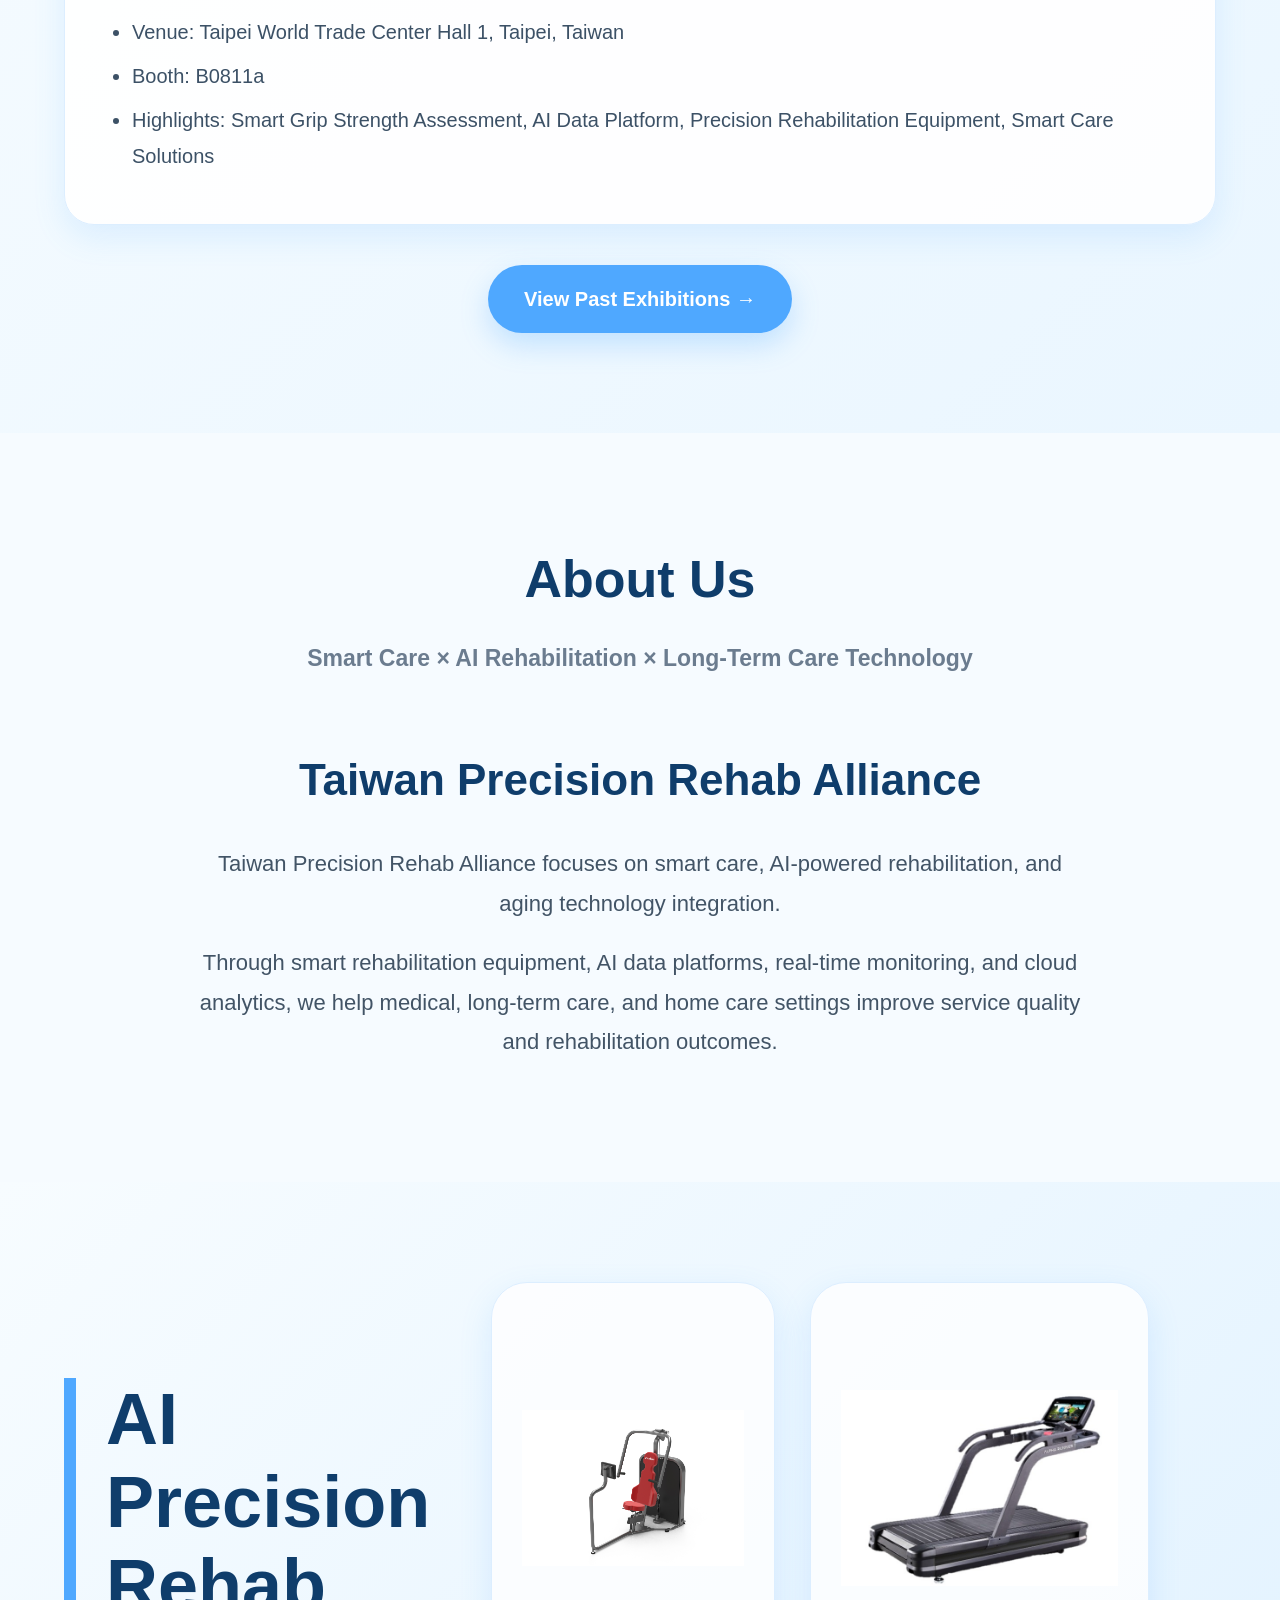
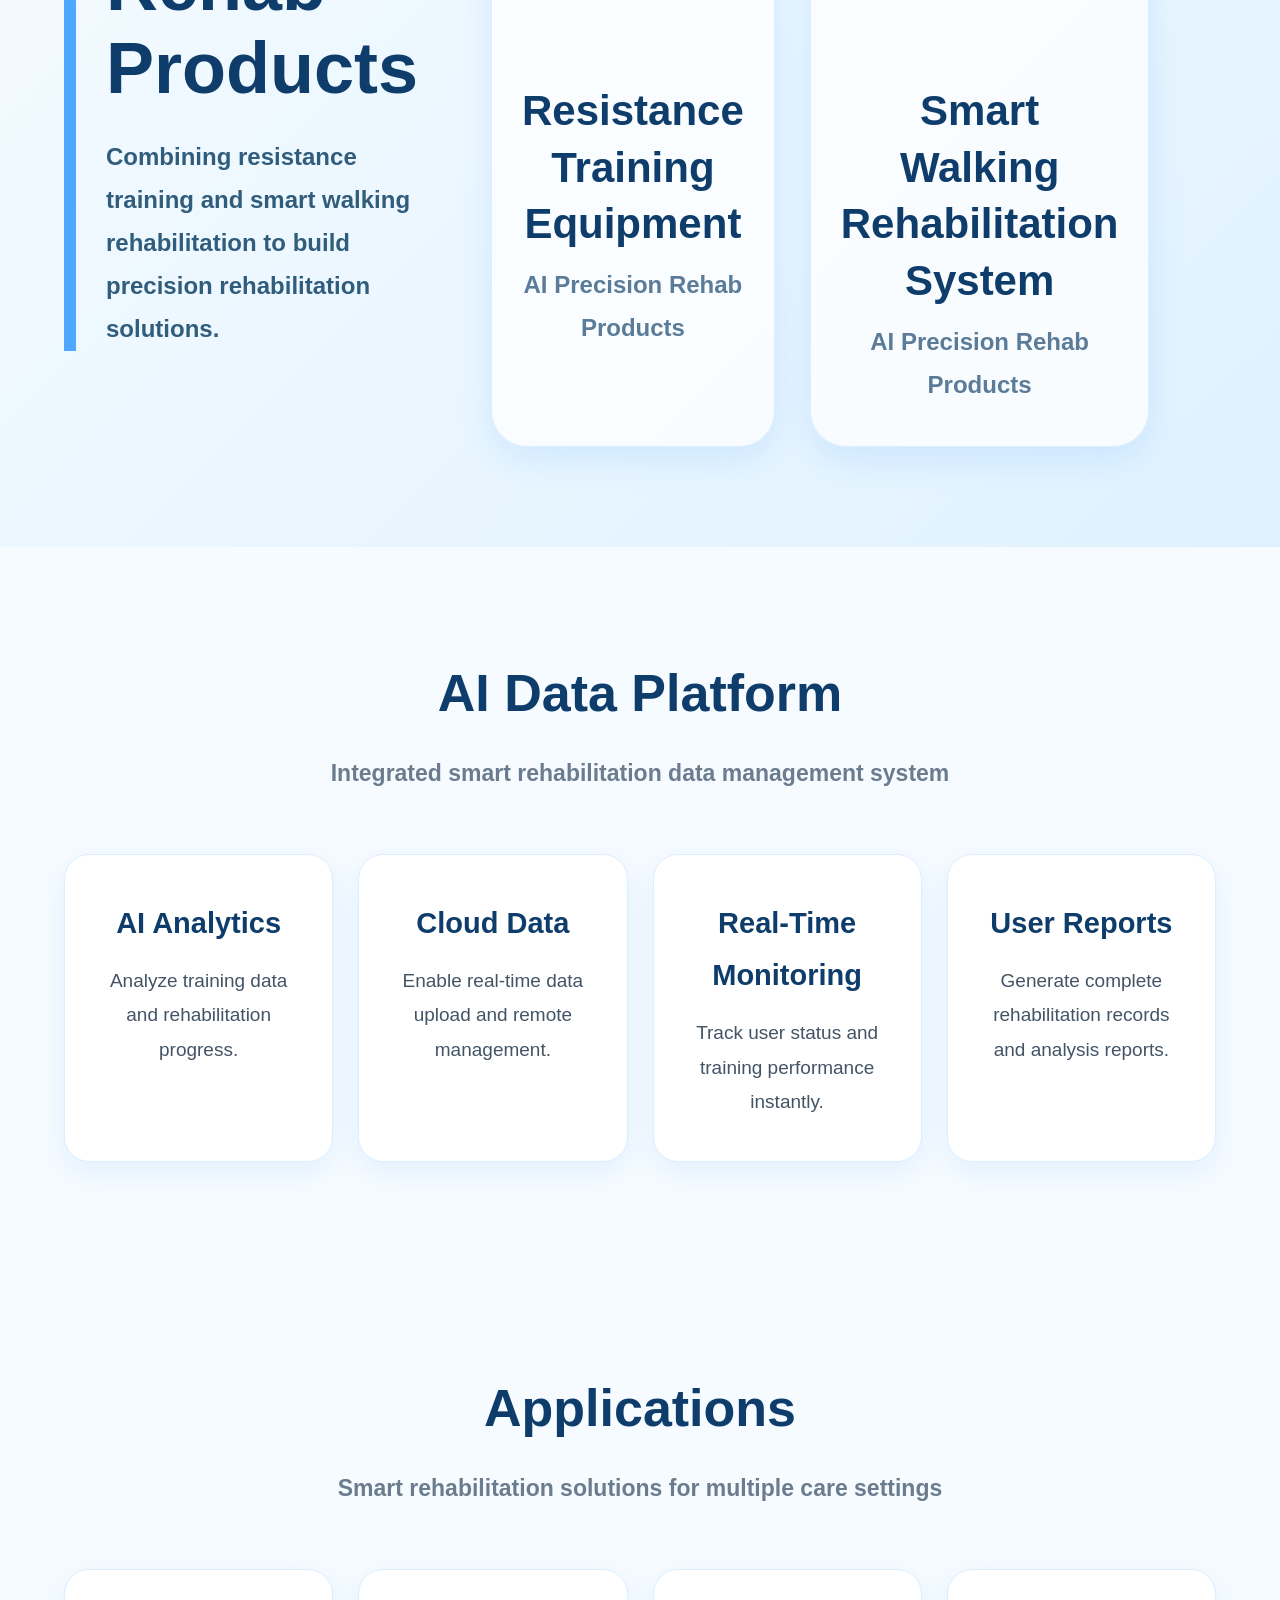
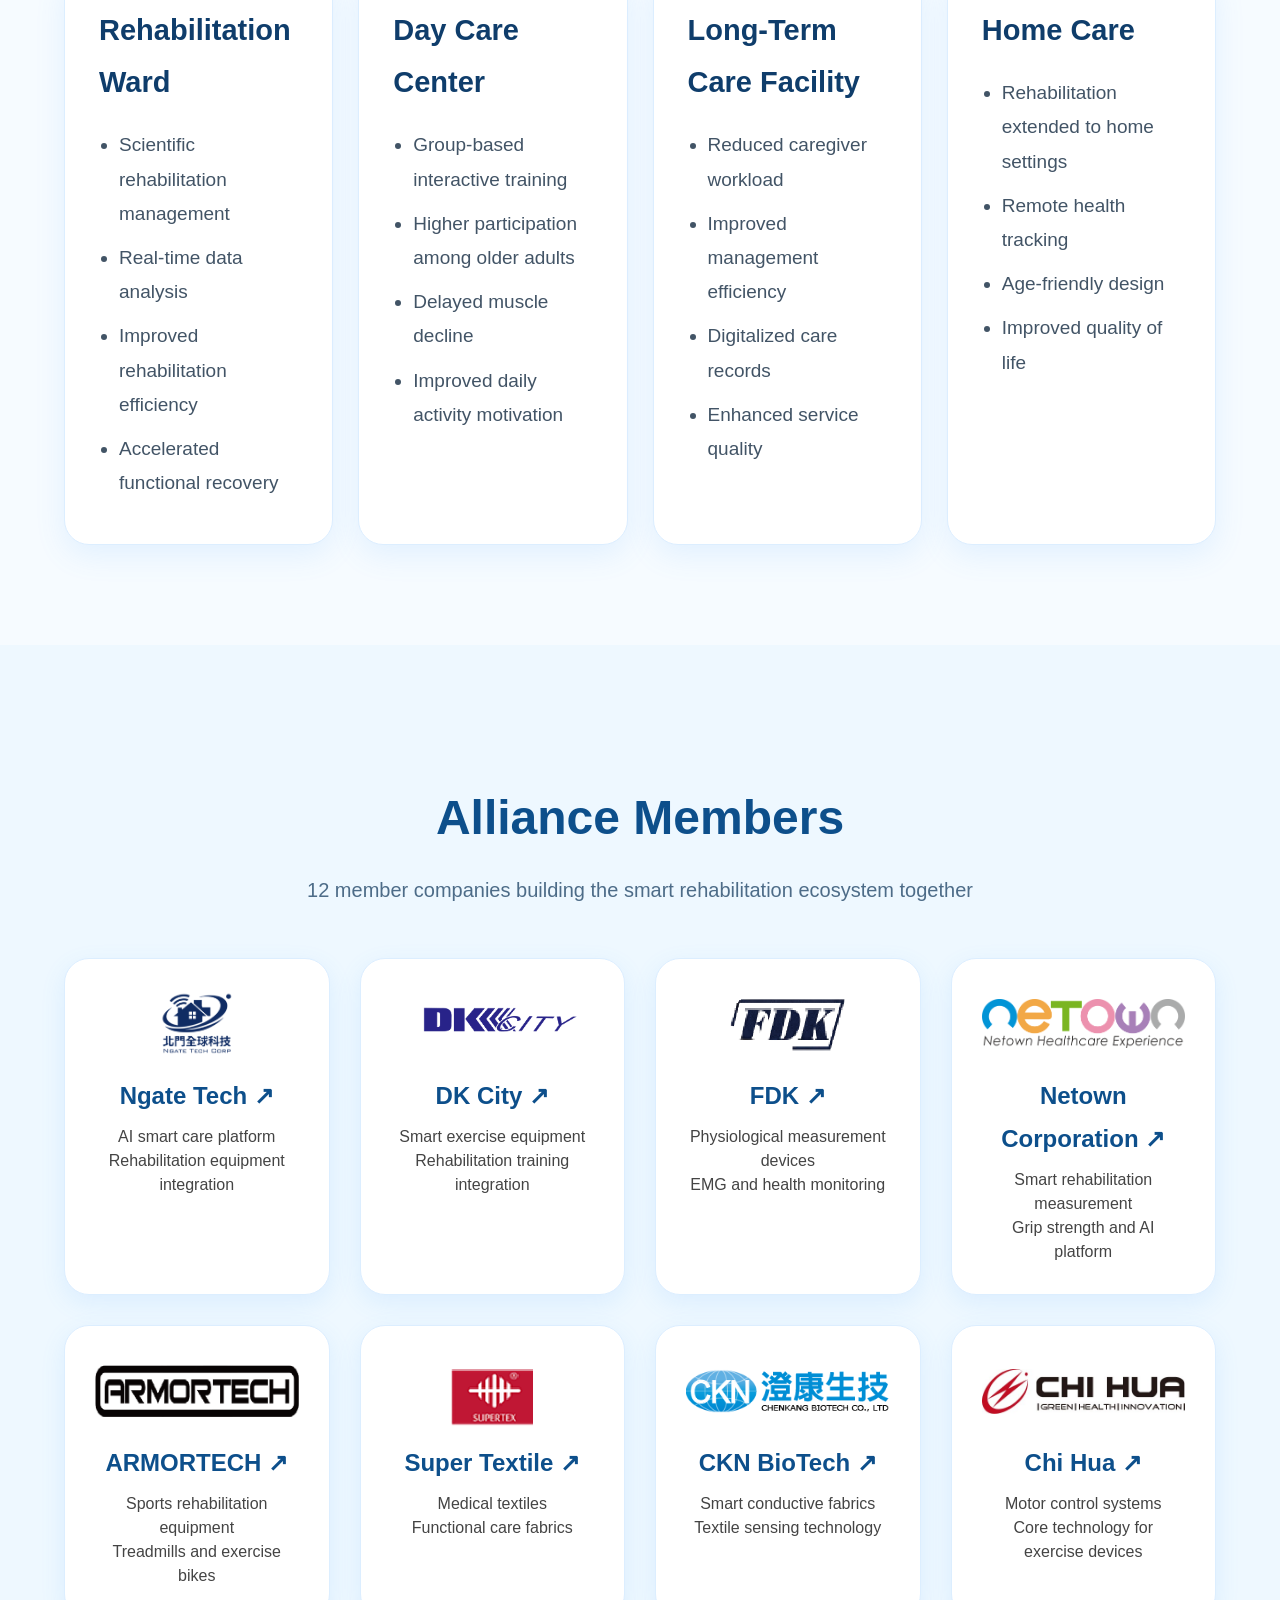
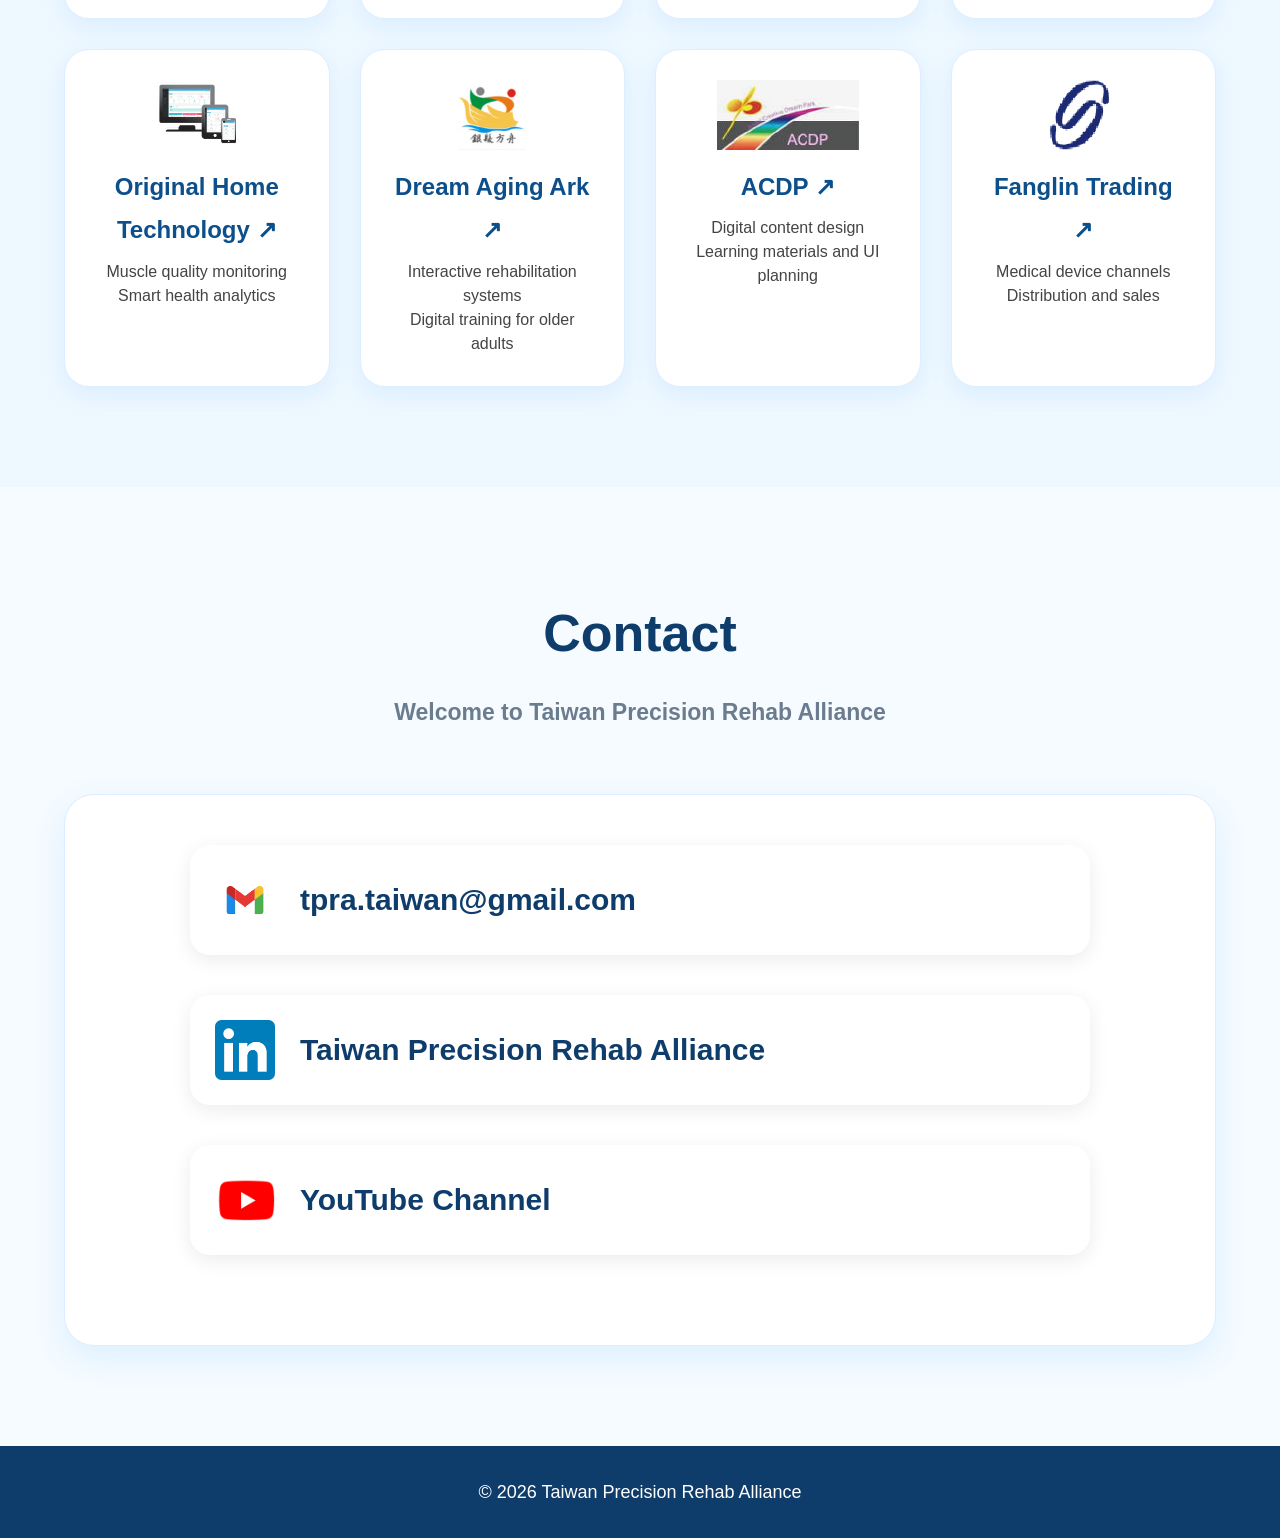
==== commit 860baf46: "Update English homepage links and contact section" ====
--- a/en.html
+++ b/en.html
@@ -264,93 +264,153 @@
       <h2>Alliance Members</h2>
       <p>12 member companies building the smart rehabilitation ecosystem together</p>
 
-      
-<div class="partner-grid">
-
-  <div class="partner-card">
-    <img src="images/partner-beimen.png" alt="Ngate Tech">
-    <h4>Ngate Tech</h4>
-    <p>AI smart care platform<br>Rehabilitation equipment integration</p>
-      </div>
-
-      <a href="https://www.dkcity.com" target="_blank" class="partner-card">
-        <img src="images/partner-dkcity.png" alt="DK City">
-        <h4>DK City ↗</h4>
-        <p>Smart exercise equipment<br>Rehabilitation training integration</p>
-      </a>
-
-      <a href="https://www.facebook.com/p/%E7%A6%8F%E9%81%94%E5%BA%B7%E7%A7%91%E6%8A%80%E6%9C%89%E9%99%90%E5%85%AC%E5%8F%B8-100057205220270/?locale=zh_TW"
-        target="_blank" class="partner-card">
-        <img src="images/partner-fdk.png" alt="FDK">
-        <h4>FDK ↗</h4>
-        <p>Physiological measurement devices<br>EMG and health monitoring</p>
-      </a>
-
-      <a href="https://netown.tw" target="_blank" class="partner-card">
-        <img src="images/partner-netown.png" alt="Netown Corporation">
-        <h4>Netown Corporation ↗</h4>
-        <p>Smart rehabilitation measurement<br>Grip strength and AI platform</p>
-      </a>
-
-      <a href="https://www.sports.org.tw/c/member_1.asp?m_table=1&sour=search&m_id=100"
-        target="_blank" class="partner-card">
-        <img src="images/partner-armortech.png" alt="ARMORTECH">
-        <h4>ARMORTECH ↗</h4>
-        <p>Sports rehabilitation equipment<br>Treadmills and exercise bikes</p>
-      </a>
-
-      <a href="https://www.supertextile.com/zh-tw/"
-        target="_blank" class="partner-card">
-        <img src="images/partner-supertex.png" alt="Super Textile">
-        <h4>Super Textile ↗</h4>
-        <p>Medical textiles<br>Functional care fabrics</p>
-      </a>
-
-      <a href="https://tn99.com.tw/product_list.php"
-        target="_blank" class="partner-card">
-        <img src="images/partner-ckn.png" alt="CKN BioTech">
-        <h4>CKN BioTech ↗</h4>
-        <p>Smart conductive fabrics<br>Textile sensing technology</p>
-      </a>
-
-      <a href="https://www.southbiz.com.tw/TWtrader/more?id=7cbcba03c6844fb8a45b2282aa2e427b"
-        target="_blank" class="partner-card">
-        <img src="images/partner-chihua.png" alt="Chi Hua">
-        <h4>Chi Hua ↗</h4>
-        <p>Motor control systems<br>Core technology for exercise devices</p>
-      </a>
-
-      <a href="https://twincn.com/item.aspx?no=27337914"
-        target="_blank" class="partner-card">
-        <img src="images/partner-originalhome.png" alt="Original Home Technology">
-        <h4>Original Home Technology ↗</h4>
-        <p>Muscle quality monitoring<br>Smart health analytics</p>
-      </a>
-
-      <a href="https://www.elderly-ark.com/"
-        target="_blank" class="partner-card">
-        <img src="images/partner-dream.png" alt="Dream Aging Ark">
-        <h4>Dream Aging Ark ↗</h4>
-        <p>Interactive rehabilitation systems<br>Digital training for older adults</p>
-      </a>
-
-      <a href="https://info.technews.tw/company/70489480-%E5%A4%A9%E4%BD%BF%E5%AD%B8%E5%9C%92%E7%B6%B2%E8%B7%AF%E8%82%A1%E4%BB%BD%E6%9C%89%E9%99%90%E5%85%AC%E5%8F%B8"
-        target="_blank" class="partner-card">
-        <img src="images/partner-acdp.png" alt="ACDP">
-        <h4>ACDP ↗</h4>
-        <p>Digital content design<br>Learning materials and UI planning</p>
-      </a>
-
-      <a href="https://sansome.com.tw/"
-        target="_blank" class="partner-card">
-        <img src="images/partner-fanglin.png" alt="Fanglin Trading">
-        <h4>Fanglin Trading ↗</h4>
-        <p>Medical device channels<br>Distribution and sales</p>
-      </a>
-
-    </div>
-    ```
-
+      <div class="partner-grid">
+
+        <a href="https://net.ucare.tw/"
+           target="_blank"
+           rel="noopener"
+           class="partner-card">
+          <img src="images/partner-beimen.png" alt="Ngate Tech">
+          <h4>Ngate Tech ↗</h4>
+          <p>
+            AI smart care platform<br>
+            Rehabilitation equipment integration
+          </p>
+        </a>
+
+        <a href="https://www.dkcity.com"
+           target="_blank"
+           rel="noopener"
+           class="partner-card">
+          <img src="images/partner-dkcity.png" alt="DK City">
+          <h4>DK City ↗</h4>
+          <p>
+            Smart exercise equipment<br>
+            Rehabilitation training integration
+          </p>
+        </a>
+
+        <a href="https://www.facebook.com/p/%E7%A6%8F%E9%81%94%E5%BA%B7%E7%A7%91%E6%8A%80%E6%9C%89%E9%99%90%E5%85%AC%E5%8F%B8-100057205220270/?locale=zh_TW"
+           target="_blank"
+           rel="noopener"
+           class="partner-card">
+          <img src="images/partner-fdk.png" alt="FDK">
+          <h4>FDK ↗</h4>
+          <p>
+            Physiological measurement devices<br>
+            EMG and health monitoring
+          </p>
+        </a>
+
+        <a href="https://netown.tw"
+           target="_blank"
+           rel="noopener"
+           class="partner-card">
+          <img src="images/partner-netown.png" alt="Netown Corporation">
+          <h4>Netown Corporation ↗</h4>
+          <p>
+            Smart rehabilitation measurement<br>
+            Grip strength and AI platform
+          </p>
+        </a>
+
+        <a href="https://www.sports.org.tw/c/member_1.asp?m_table=1&sour=search&m_id=100"
+           target="_blank"
+           rel="noopener"
+           class="partner-card">
+          <img src="images/partner-armortech.png" alt="ARMORTECH">
+          <h4>ARMORTECH ↗</h4>
+          <p>
+            Sports rehabilitation equipment<br>
+            Treadmills and exercise bikes
+          </p>
+        </a>
+
+        <a href="https://www.supertextile.com/zh-tw/"
+           target="_blank"
+           rel="noopener"
+           class="partner-card">
+          <img src="images/partner-supertex.png" alt="Super Textile">
+          <h4>Super Textile ↗</h4>
+          <p>
+            Medical textiles<br>
+            Functional care fabrics
+          </p>
+        </a>
+
+        <a href="https://tn99.com.tw/product_list.php"
+           target="_blank"
+           rel="noopener"
+           class="partner-card">
+          <img src="images/partner-ckn.png" alt="CKN BioTech">
+          <h4>CKN BioTech ↗</h4>
+          <p>
+            Smart conductive fabrics<br>
+            Textile sensing technology
+          </p>
+        </a>
+
+        <a href="https://www.southbiz.com.tw/TWtrader/more?id=7cbcba03c6844fb8a45b2282aa2e427b"
+           target="_blank"
+           rel="noopener"
+           class="partner-card">
+          <img src="images/partner-chihua.png" alt="Chi Hua">
+          <h4>Chi Hua ↗</h4>
+          <p>
+            Motor control systems<br>
+            Core technology for exercise devices
+          </p>
+        </a>
+
+        <a href="https://twincn.com/item.aspx?no=27337914"
+           target="_blank"
+           rel="noopener"
+           class="partner-card">
+          <img src="images/partner-originalhome.png" alt="Original Home Technology">
+          <h4>Original Home Technology ↗</h4>
+          <p>
+            Muscle quality monitoring<br>
+            Smart health analytics
+          </p>
+        </a>
+
+        <a href="https://www.elderly-ark.com/"
+           target="_blank"
+           rel="noopener"
+           class="partner-card">
+          <img src="images/partner-dream.png" alt="Dream Aging Ark">
+          <h4>Dream Aging Ark ↗</h4>
+          <p>
+            Interactive rehabilitation systems<br>
+            Digital training for older adults
+          </p>
+        </a>
+
+        <a href="https://info.technews.tw/company/70489480-%E5%A4%A9%E4%BD%BF%E5%AD%B8%E5%9C%92%E7%B6%B2%E8%B7%AF%E8%82%A1%E4%BB%BD%E6%9C%89%E9%99%90%E5%85%AC%E5%8F%B8"
+           target="_blank"
+           rel="noopener"
+           class="partner-card">
+          <img src="images/partner-acdp.png" alt="ACDP">
+          <h4>ACDP ↗</h4>
+          <p>
+            Digital content design<br>
+            Learning materials and UI planning
+          </p>
+        </a>
+
+        <a href="https://sansome.com.tw/"
+           target="_blank"
+           rel="noopener"
+           class="partner-card">
+          <img src="images/partner-fanglin.png" alt="Fanglin Trading">
+          <h4>Fanglin Trading ↗</h4>
+          <p>
+            Medical device channels<br>
+            Distribution and sales
+          </p>
+        </a>
+
+      </div>
 
     </div>
 
@@ -368,18 +428,6 @@
     <div class="contact-box">
 
       <div class="contact-social">
-          
-          <div class="contact-item">
-            <img src="images/icon-youtube.png" alt="YouTube">
-
-            <a href="https://www.youtube.com/@TPRA-tw">
-
-              YouTube Channel
-
-            </a>
-          </div>
-          
-
 
         <div class="contact-item">
           <img src="images/icon-mail.png" alt="Email">
@@ -390,11 +438,22 @@
 
         <div class="contact-item">
           <img src="images/icon-linkedin.png" alt="LinkedIn">
-          <a href="https://www.linkedin.com/company/tpra-tw/" target="_blank">
+          <a href="https://www.linkedin.com/company/tpra-tw/"
+             target="_blank"
+             rel="noopener">
             Taiwan Precision Rehab Alliance
           </a>
         </div>
 
+        <div class="contact-item">
+          <img src="images/icon-youtube.png" alt="YouTube">
+          <a href="https://www.youtube.com/@TPRA-tw"
+             target="_blank"
+             rel="noopener">
+            YouTube Channel
+          </a>
+        </div>
+
       </div>
 
     </div>
@@ -407,5 +466,4 @@
 </footer>
 
 </body>
-</html>
-```
+</html>
--- a/style.css
+++ b/style.css
@@ -964,3 +964,12 @@
     transform:translateY(-5px);
     box-shadow:0 10px 25px rgba(0,0,0,.15);
 }
+.partner-card{
+    text-decoration: none;
+    color: inherit;
+}
+
+.partner-card:hover{
+    transform: translateY(-5px);
+    box-shadow: 0 10px 25px rgba(0,0,0,0.15);
+}
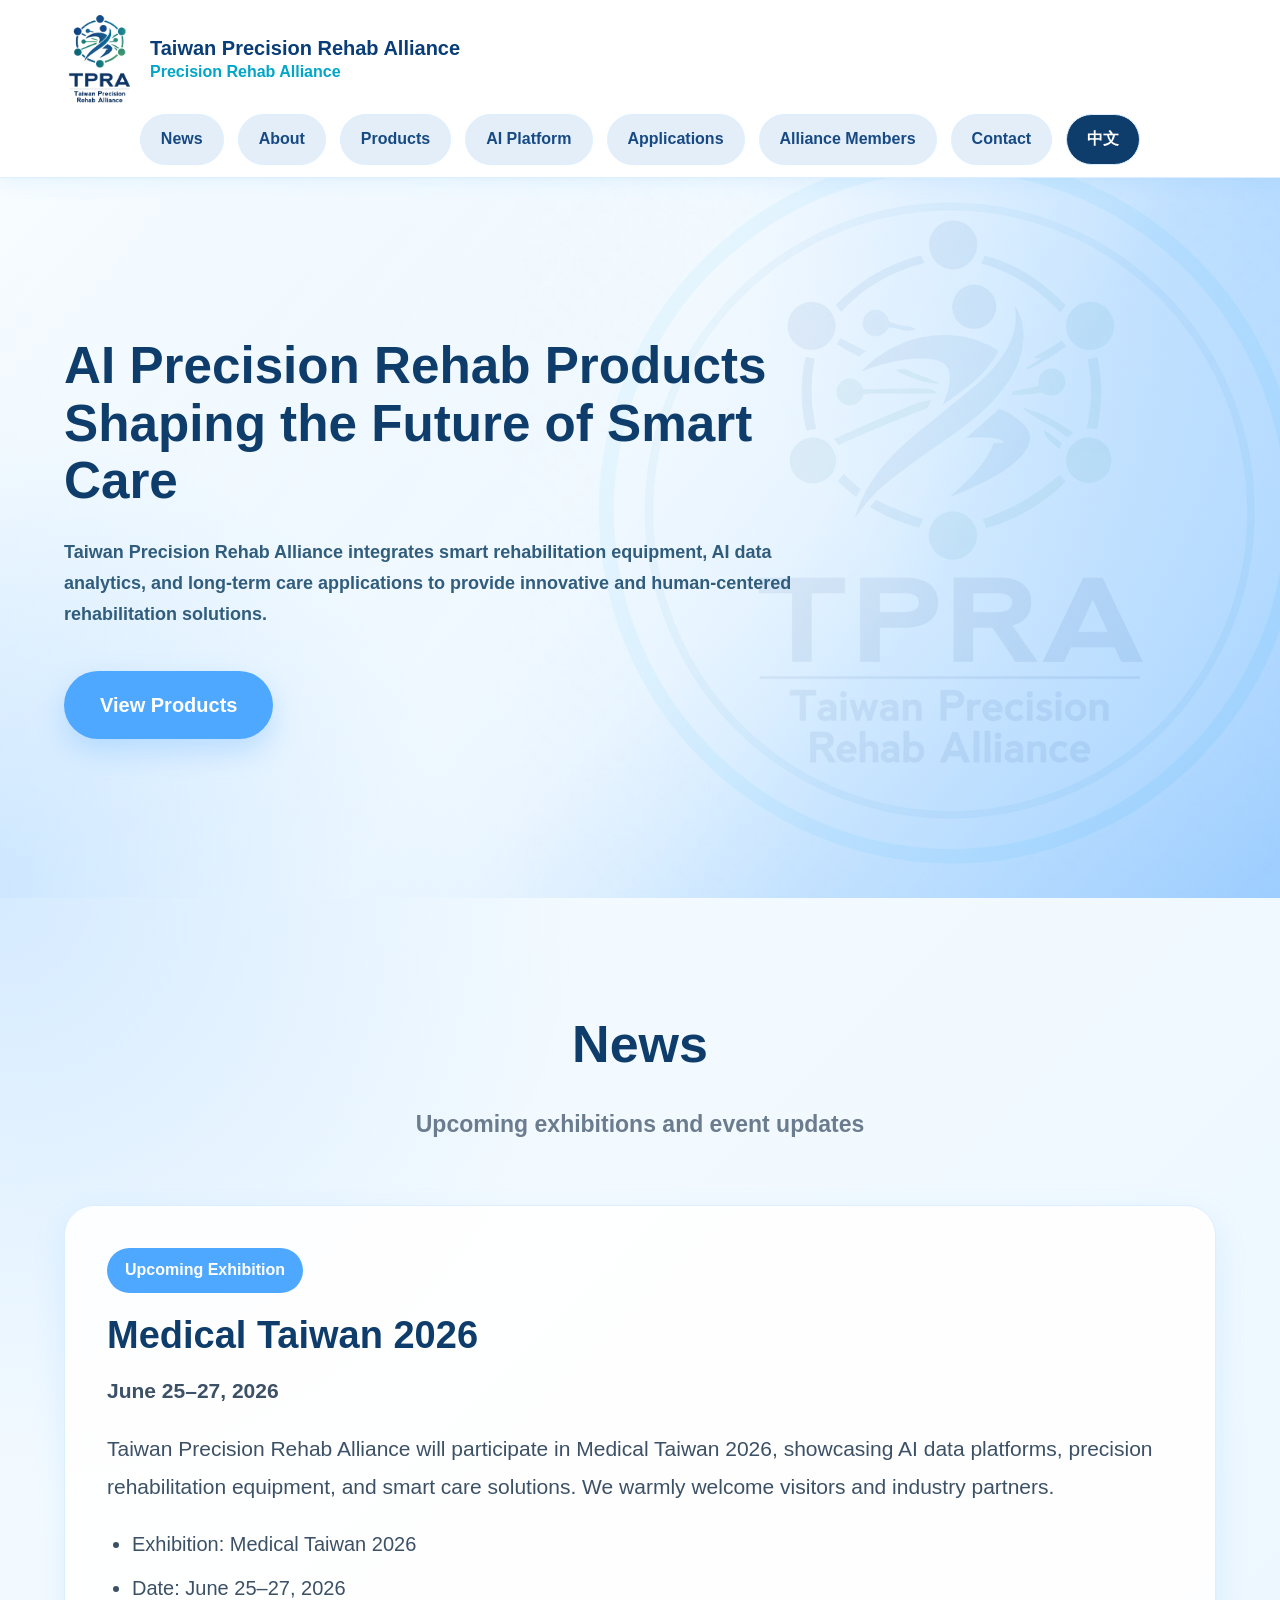
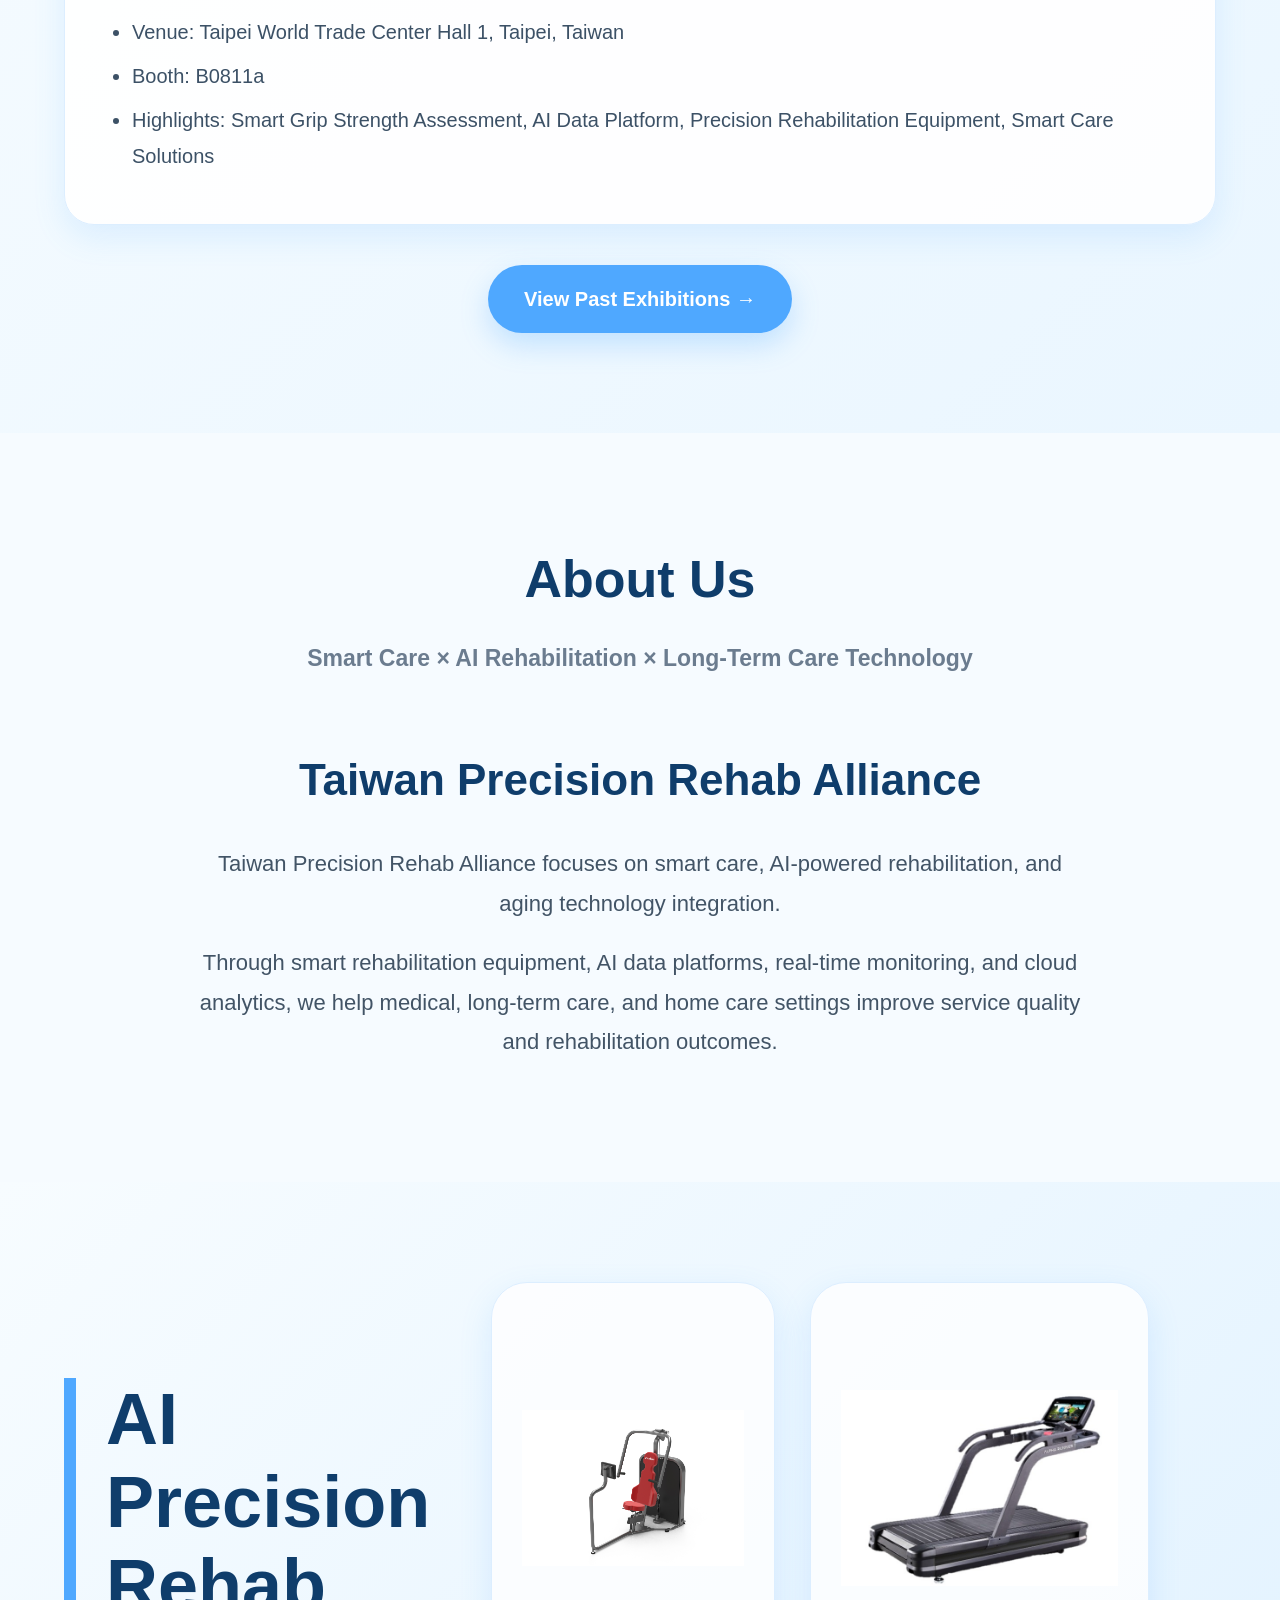
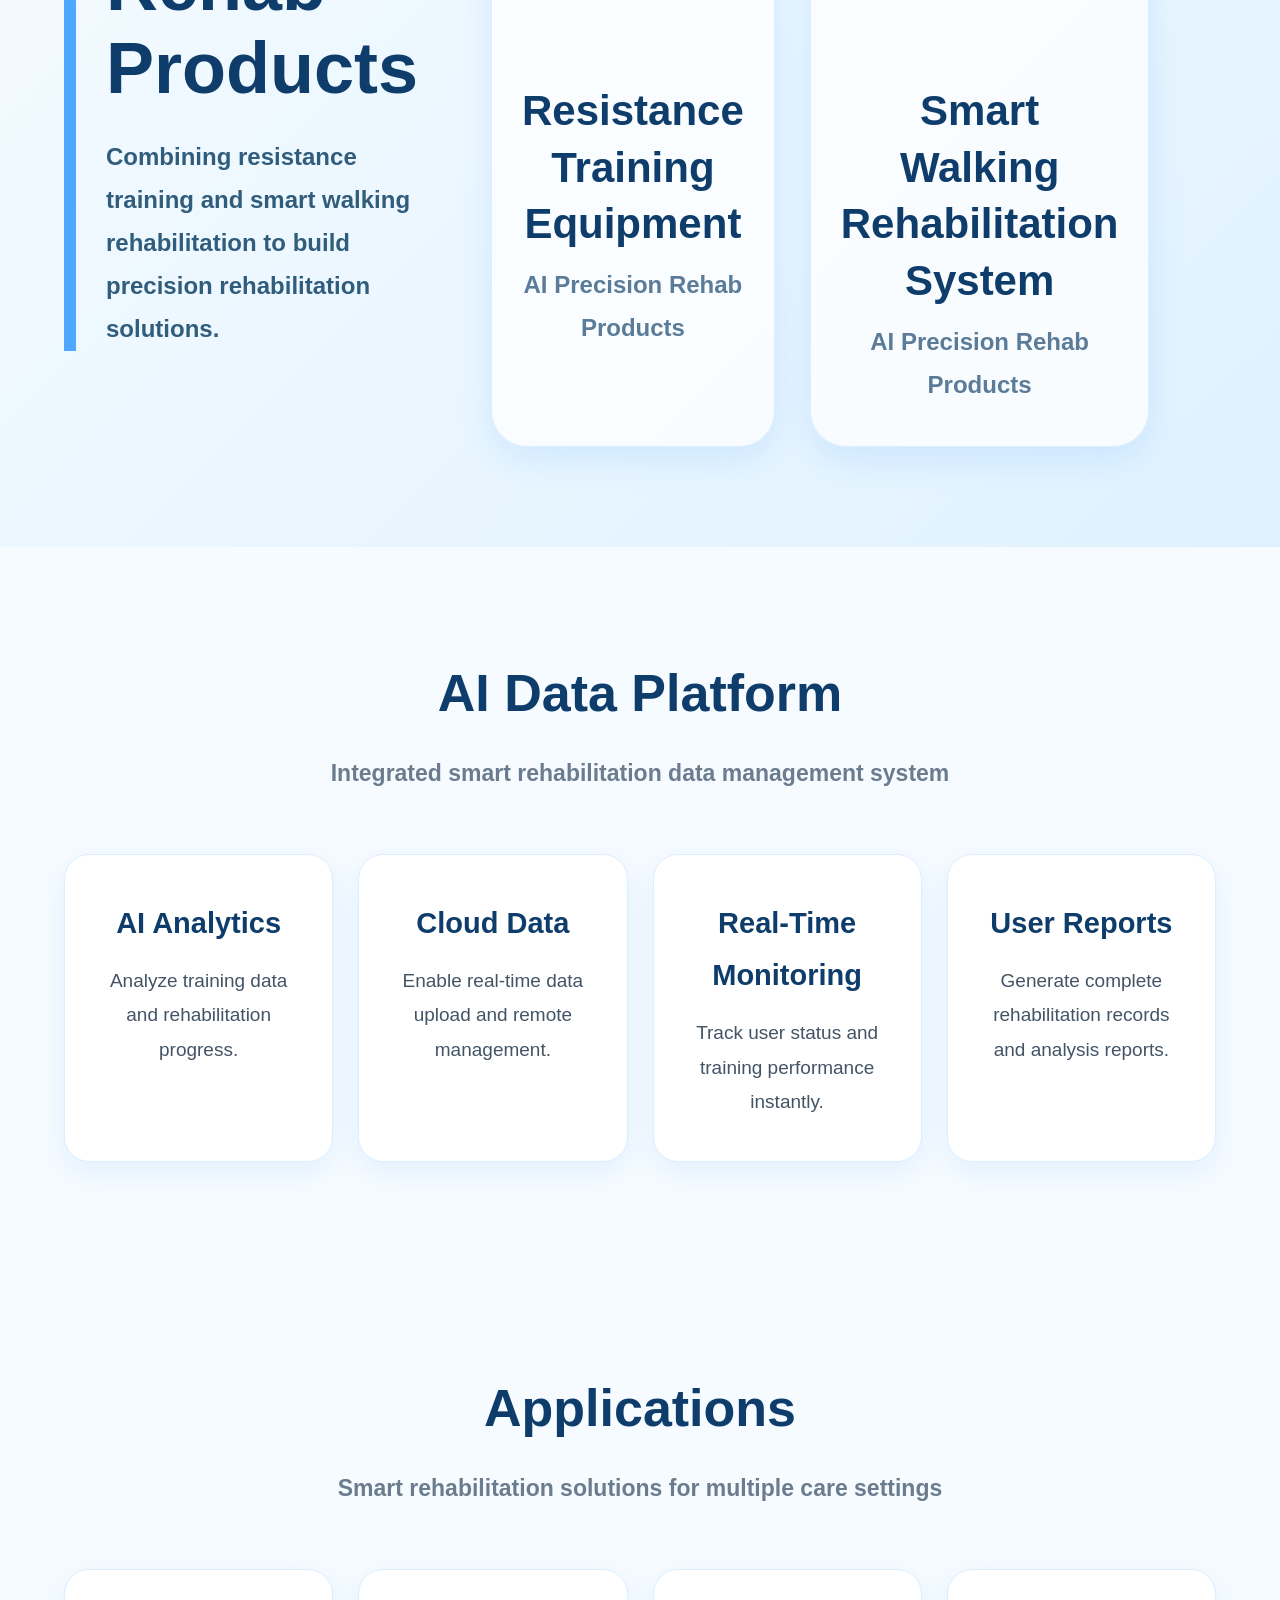
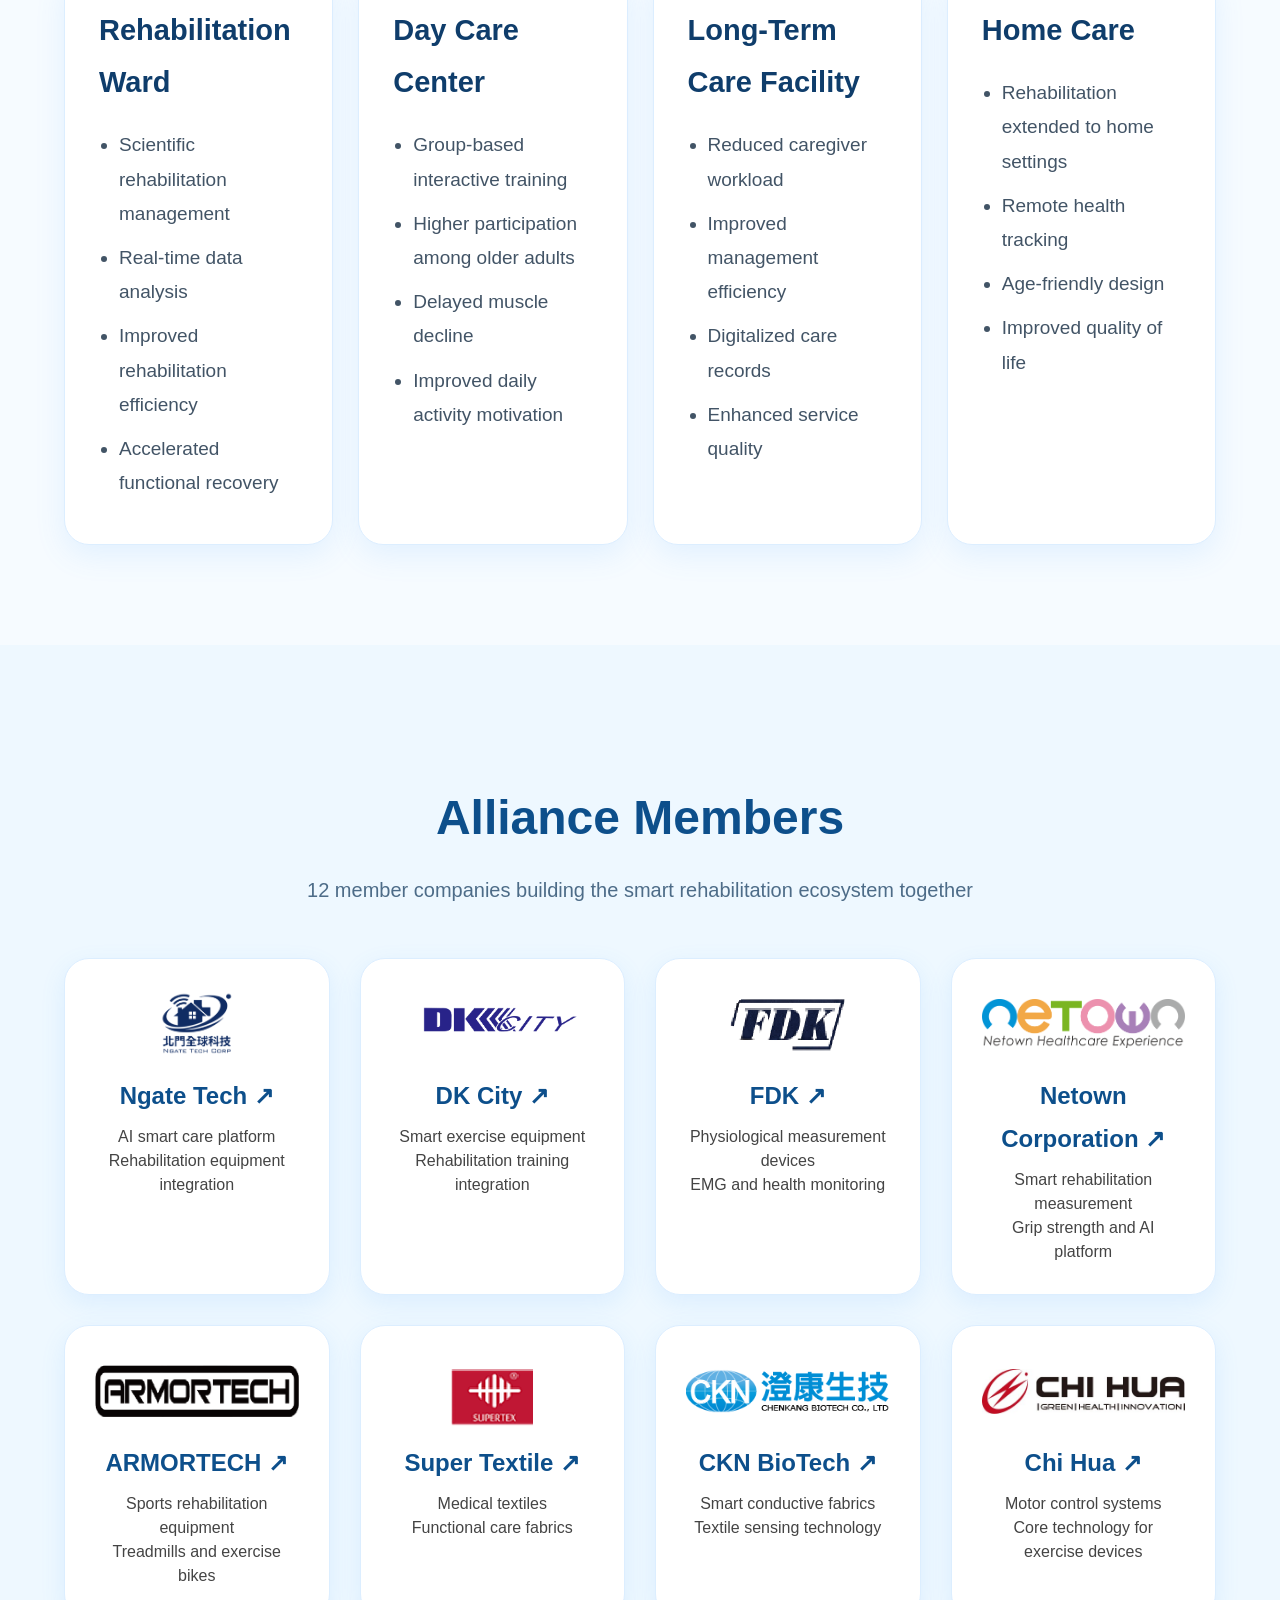
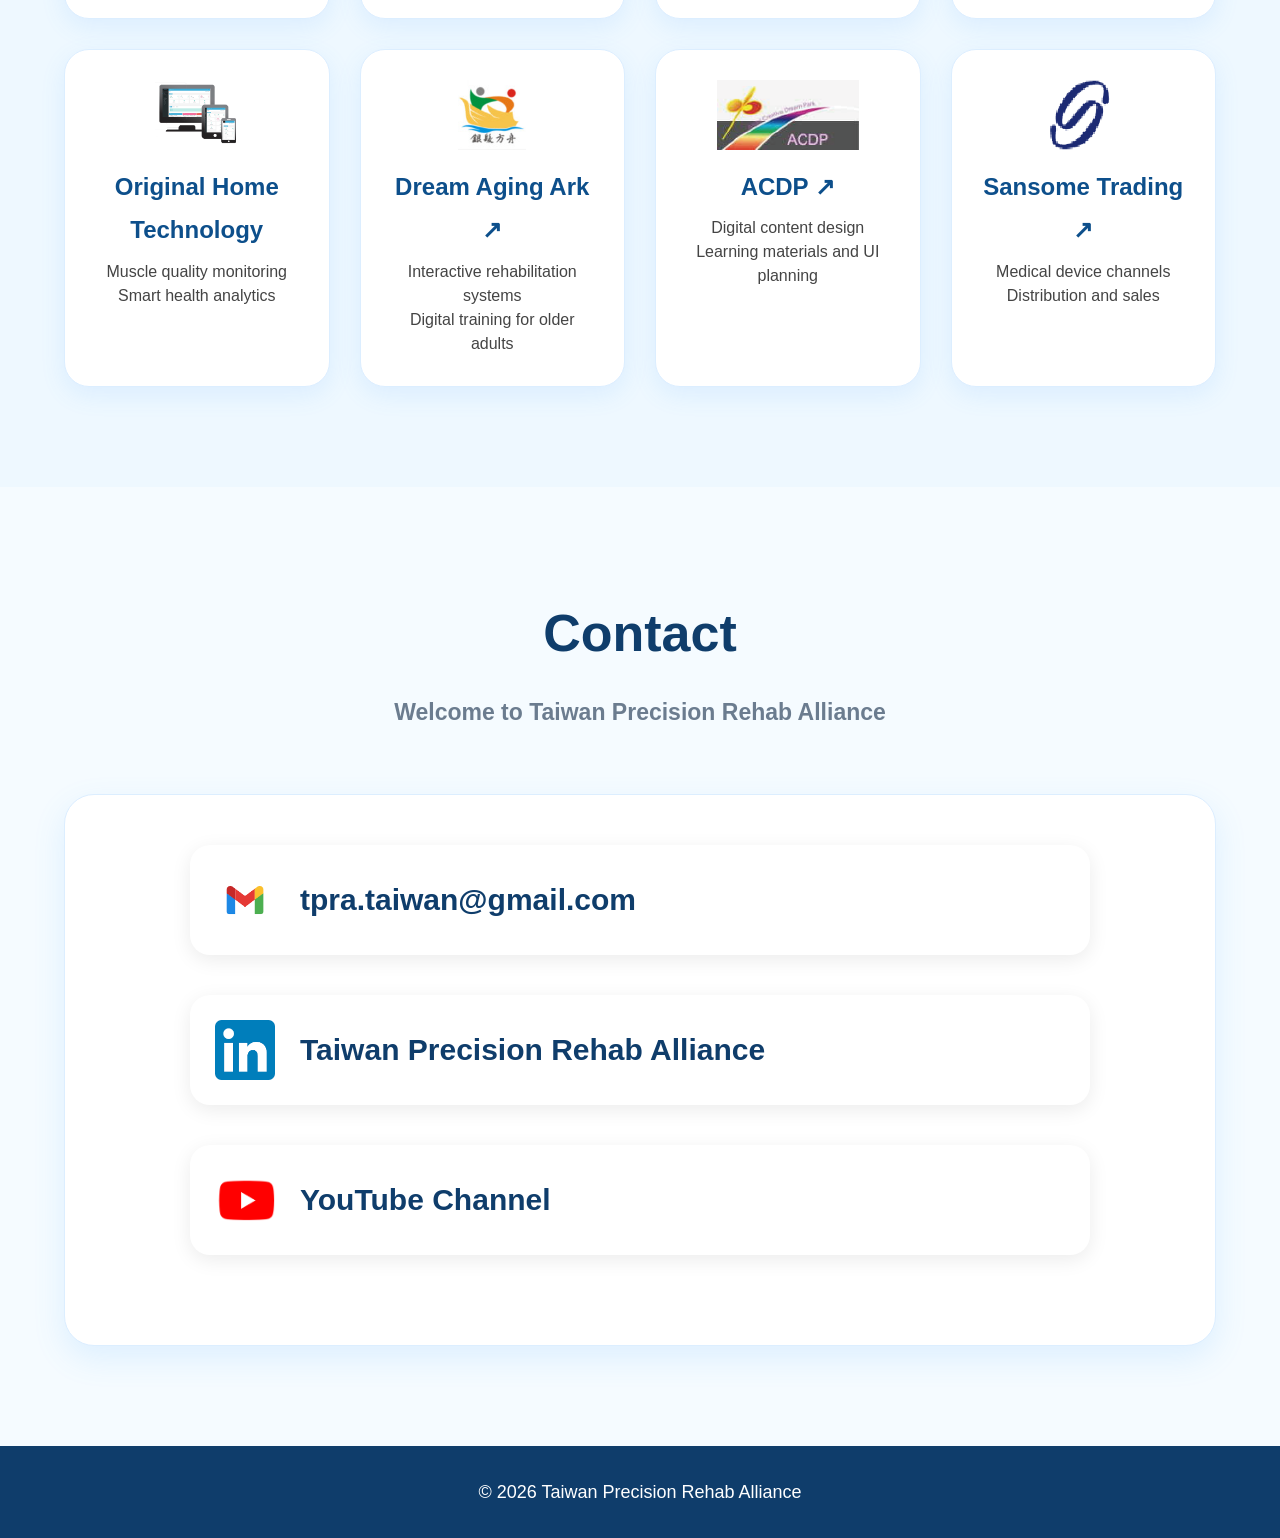
==== commit b031d94c: "Update Chinese and English alliance member links" ====
--- a/en.html
+++ b/en.html
@@ -314,7 +314,7 @@
           </p>
         </a>
 
-        <a href="https://www.sports.org.tw/c/member_1.asp?m_table=1&sour=search&m_id=100"
+        <a href="https://armortech.co/"
            target="_blank"
            rel="noopener"
            class="partner-card">
@@ -350,7 +350,7 @@
           </p>
         </a>
 
-        <a href="https://www.southbiz.com.tw/TWtrader/more?id=7cbcba03c6844fb8a45b2282aa2e427b"
+        <a href="https://chihua.com.tw/"
            target="_blank"
            rel="noopener"
            class="partner-card">
@@ -362,17 +362,14 @@
           </p>
         </a>
 
-        <a href="https://twincn.com/item.aspx?no=27337914"
-           target="_blank"
-           rel="noopener"
-           class="partner-card">
+        <div class="partner-card">
           <img src="images/partner-originalhome.png" alt="Original Home Technology">
-          <h4>Original Home Technology ↗</h4>
+          <h4>Original Home Technology</h4>
           <p>
             Muscle quality monitoring<br>
             Smart health analytics
           </p>
-        </a>
+        </div>
 
         <a href="https://www.elderly-ark.com/"
            target="_blank"
@@ -386,7 +383,7 @@
           </p>
         </a>
 
-        <a href="https://info.technews.tw/company/70489480-%E5%A4%A9%E4%BD%BF%E5%AD%B8%E5%9C%92%E7%B6%B2%E8%B7%AF%E8%82%A1%E4%BB%BD%E6%9C%89%E9%99%90%E5%85%AC%E5%8F%B8"
+        <a href="https://www.facebook.com/acdp.tw/"
            target="_blank"
            rel="noopener"
            class="partner-card">
@@ -403,7 +400,7 @@
            rel="noopener"
            class="partner-card">
           <img src="images/partner-fanglin.png" alt="Fanglin Trading">
-          <h4>Fanglin Trading ↗</h4>
+          <h4>Sansome Trading ↗</h4>
           <p>
             Medical device channels<br>
             Distribution and sales
